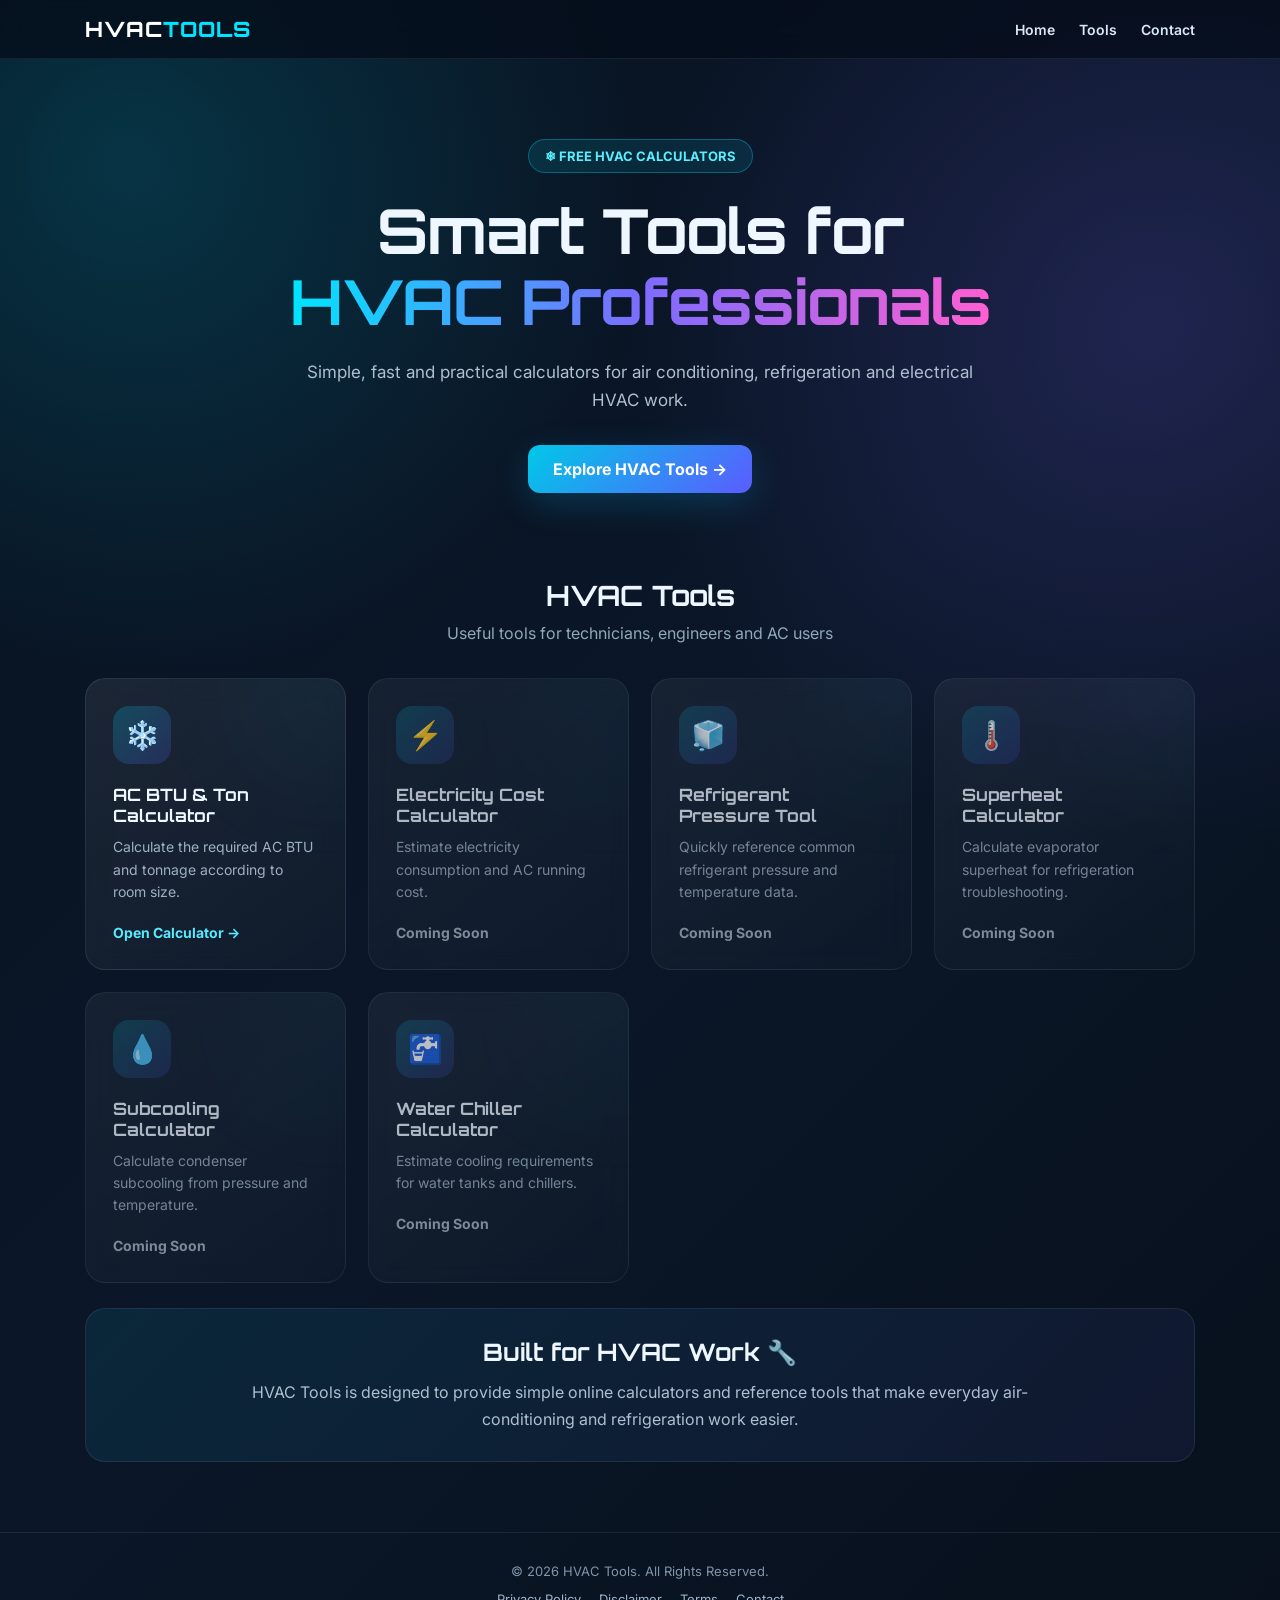
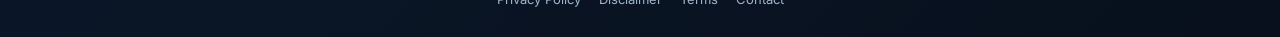
==== index.html @ 63aaee51 "Update index.html" ====
<!DOCTYPE html>
<html lang="en">
<head>
  <meta charset="UTF-8">
  <meta name="viewport" content="width=device-width, initial-scale=1.0">

  <title>HVAC Tools | Free AC & HVAC Calculators</title>
  <meta name="description" content="Free HVAC tools and AC calculators for BTU, tonnage, electricity cost and refrigeration calculations.">
  <meta name="keywords" content="HVAC tools, AC calculator, BTU calculator, ton calculator, refrigeration calculator">
  <meta name="author" content="HVAC Tools">

  <link rel="preconnect" href="https://fonts.googleapis.com">
  <link rel="preconnect" href="https://fonts.gstatic.com" crossorigin>
  <link href="https://fonts.googleapis.com/css2?family=Orbitron:wght@500;600;700;800&family=Inter:wght@400;500;600;700&display=swap" rel="stylesheet">

  <style>
    * {
      box-sizing: border-box;
      margin: 0;
      padding: 0;
    }

    body {
      font-family: "Inter", sans-serif;
      background:
        radial-gradient(circle at 10% 10%, rgba(0, 229, 255, .16), transparent 28%),
        radial-gradient(circle at 90% 20%, rgba(123, 97, 255, .18), transparent 30%),
        linear-gradient(135deg, #07111f, #0b1729 50%, #07101c);
      color: #eef7ff;
      min-height: 100vh;
    }

    /* NAVBAR */
    nav {
      position: sticky;
      top: 0;
      z-index: 100;
      backdrop-filter: blur(16px);
      background: rgba(5, 14, 27, .82);
      border-bottom: 1px solid rgba(255,255,255,.08);
    }

    .nav-container {
      max-width: 1150px;
      margin: auto;
      padding: 16px 20px;
      display: flex;
      align-items: center;
      justify-content: space-between;
    }

    .logo {
      font-family: "Orbitron", sans-serif;
      font-size: 21px;
      font-weight: 800;
      letter-spacing: 1px;
      color: #ffffff;
    }

    .logo span {
      color: #00e5ff;
    }

    nav a {
      color: #d9e8f5;
      text-decoration: none;
      margin-left: 20px;
      font-size: 14px;
      font-weight: 600;
      transition: .3s;
    }

    nav a:hover {
      color: #00e5ff;
    }

    /* HERO */
    .hero {
      max-width: 1150px;
      margin: auto;
      padding: 80px 20px 60px;
      text-align: center;
    }

    .hero-badge {
      display: inline-block;
      padding: 8px 16px;
      border-radius: 50px;
      background: rgba(0,229,255,.1);
      border: 1px solid rgba(0,229,255,.3);
      color: #5ceeff;
      font-size: 13px;
      font-weight: 700;
      margin-bottom: 22px;
    }

    .hero h1 {
      font-family: "Orbitron", sans-serif;
      font-size: clamp(32px, 6vw, 62px);
      line-height: 1.15;
      margin-bottom: 20px;
      letter-spacing: -1px;
    }

    .hero h1 span {
      background: linear-gradient(90deg, #00e5ff, #7c6cff, #ff5fd2);
      -webkit-background-clip: text;
      -webkit-text-fill-color: transparent;
    }

    .hero p {
      max-width: 680px;
      margin: auto;
      color: #aebfd0;
      font-size: 17px;
      line-height: 1.7;
    }

    .hero-buttons {
      margin-top: 30px;
    }

    .primary-btn {
      display: inline-block;
      padding: 14px 25px;
      border-radius: 12px;
      background: linear-gradient(135deg, #00c8e8, #5b5cff);
      color: white;
      text-decoration: none;
      font-weight: 700;
      box-shadow: 0 10px 35px rgba(0,190,255,.2);
      transition: .3s;
    }

    .primary-btn:hover {
      transform: translateY(-3px);
      box-shadow: 0 15px 40px rgba(0,190,255,.35);
    }

    /* SECTION */
    .section {
      max-width: 1150px;
      margin: auto;
      padding: 25px 20px 70px;
    }

    .section-title {
      text-align: center;
      margin-bottom: 35px;
    }

    .section-title h2 {
      font-family: "Orbitron", sans-serif;
      font-size: 28px;
      margin-bottom: 10px;
    }

    .section-title p {
      color: #91a7ba;
    }

    /* CARDS */
    .tools-grid {
      display: grid;
      grid-template-columns: repeat(auto-fit, minmax(250px, 1fr));
      gap: 22px;
    }

    .tool-card {
      position: relative;
      overflow: hidden;
      padding: 27px;
      border-radius: 20px;
      background: linear-gradient(
        145deg,
        rgba(255,255,255,.08),
        rgba(255,255,255,.025)
      );
      border: 1px solid rgba(255,255,255,.09);
      backdrop-filter: blur(12px);
      transition: .35s;
    }

    .tool-card::before {
      content: "";
      position: absolute;
      width: 120px;
      height: 120px;
      background: #00e5ff;
      filter: blur(70px);
      opacity: .08;
      top: -40px;
      right: -40px;
    }

    .tool-card:hover {
      transform: translateY(-7px);
      border-color: rgba(0,229,255,.4);
      box-shadow: 0 15px 40px rgba(0,0,0,.25);
    }

    .icon {
      width: 58px;
      height: 58px;
      display: flex;
      align-items: center;
      justify-content: center;
      border-radius: 16px;
      font-size: 28px;
      margin-bottom: 20px;
      background: linear-gradient(135deg, rgba(0,229,255,.2), rgba(91,92,255,.2));
    }

    .tool-card h3 {
      font-family: "Orbitron", sans-serif;
      font-size: 17px;
      margin-bottom: 10px;
    }

    .tool-card p {
      color: #9eb1c3;
      font-size: 14px;
      line-height: 1.6;
      min-height: 45px;
    }

    .card-btn {
      display: inline-block;
      margin-top: 20px;
      color: #55eaff;
      text-decoration: none;
      font-weight: 700;
      font-size: 14px;
    }

    .coming {
      opacity: .72;
    }

    .coming .card-btn {
      color: #aeb7c2;
    }

    /* INFO */
    .info-box {
      margin-top: 25px;
      padding: 28px;
      border-radius: 20px;
      background: linear-gradient(
        135deg,
        rgba(0,229,255,.08),
        rgba(124,108,255,.08)
      );
      border: 1px solid rgba(255,255,255,.08);
      text-align: center;
    }

    .info-box h2 {
      font-family: "Orbitron", sans-serif;
      margin-bottom: 12px;
    }

    .info-box p {
      color: #aebfd0;
      line-height: 1.7;
      max-width: 800px;
      margin: auto;
    }

    /* FOOTER */
    footer {
      border-top: 1px solid rgba(255,255,255,.08);
      padding: 30px 20px;
      text-align: center;
      color: #8195a8;
      font-size: 13px;
    }

    footer a {
      color: #9db4c8;
      text-decoration: none;
      margin: 0 7px;
    }

    footer a:hover {
      color: #00e5ff;
    }

    /* MOBILE */
    @media (max-width: 650px) {
      .nav-container {
        flex-direction: column;
        gap: 12px;
      }

      nav a {
        margin: 0 6px;
        font-size: 12px;
      }

      .hero {
        padding-top: 55px;
      }

      .hero p {
        font-size: 15px;
      }

      .tools-grid {
        grid-template-columns: 1fr;
      }

      .tool-card {
        padding: 23px;
      }
    }
  </style>
</head>

<body>

  <!-- NAVIGATION -->
  <nav>
    <div class="nav-container">
      <div class="logo">HVAC<span>TOOLS</span></div>

      <div>
        <a href="index.html">Home</a>
        <a href="#tools">Tools</a>
        <a href="contact.html">Contact</a>
      </div>
    </div>
  </nav>

  <!-- HERO -->
  <header class="hero">
    <div class="hero-badge">❄ FREE HVAC CALCULATORS</div>

    <h1>
      Smart Tools for<br>
      <span>HVAC Professionals</span>
    </h1>

    <p>
      Simple, fast and practical calculators for air conditioning,
      refrigeration and electrical HVAC work.
    </p>

    <div class="hero-buttons">
      <a href="#tools" class="primary-btn">Explore HVAC Tools →</a>
    </div>
  </header>

  <!-- TOOLS -->
  <section class="section" id="tools">

    <div class="section-title">
      <h2>HVAC Tools</h2>
      <p>Useful tools for technicians, engineers and AC users</p>
    </div>

    <div class="tools-grid">

      <!-- AC BTU -->
      <div class="tool-card">
        <div class="icon">❄️</div>
        <h3>AC BTU & Ton Calculator</h3>
        <p>
          Calculate the required AC BTU and tonnage according to room size.
        </p>
        <a href="ac-btu-calculator.html" class="card-btn">
          Open Calculator →
        </a>
      </div>

      <!-- ELECTRICITY -->
      <div class="tool-card coming">
        <div class="icon">⚡</div>
        <h3>Electricity Cost Calculator</h3>
        <p>
          Estimate electricity consumption and AC running cost.
        </p>
        <span class="card-btn">Coming Soon</span>
      </div>

      <!-- REFRIGERANT -->
      <div class="tool-card coming">
        <div class="icon">🧊</div>
        <h3>Refrigerant Pressure Tool</h3>
        <p>
          Quickly reference common refrigerant pressure and temperature data.
        </p>
        <span class="card-btn">Coming Soon</span>
      </div>

      <!-- SUPERHEAT -->
      <div class="tool-card coming">
        <div class="icon">🌡️</div>
        <h3>Superheat Calculator</h3>
        <p>
          Calculate evaporator superheat for refrigeration troubleshooting.
        </p>
        <span class="card-btn">Coming Soon</span>
      </div>

      <!-- SUBCOOLING -->
      <div class="tool-card coming">
        <div class="icon">💧</div>
        <h3>Subcooling Calculator</h3>
        <p>
          Calculate condenser subcooling from pressure and temperature.
        </p>
        <span class="card-btn">Coming Soon</span>
      </div>

      <!-- WATER CHILLER -->
      <div class="tool-card coming">
        <div class="icon">🚰</div>
        <h3>Water Chiller Calculator</h3>
        <p>
          Estimate cooling requirements for water tanks and chillers.
        </p>
        <span class="card-btn">Coming Soon</span>
      </div>

    </div>

    <div class="info-box">
      <h2>Built for HVAC Work 🔧</h2>
      <p>
        HVAC Tools is designed to provide simple online calculators
        and reference tools that make everyday air-conditioning and
        refrigeration work easier.
      </p>
    </div>

  </section>

  <!-- FOOTER -->
  <footer>
    <p>© 2026 HVAC Tools. All Rights Reserved.</p>

    <p style="margin-top:12px;">
      <a href="Privacy.html">Privacy Policy</a>
      <a href="Disclaimer.html">Disclaimer</a>
      <a href="Terms.html">Terms</a>
      <a href="contact.html">Contact</a>
    </p>
  </footer>

</body>
</html>
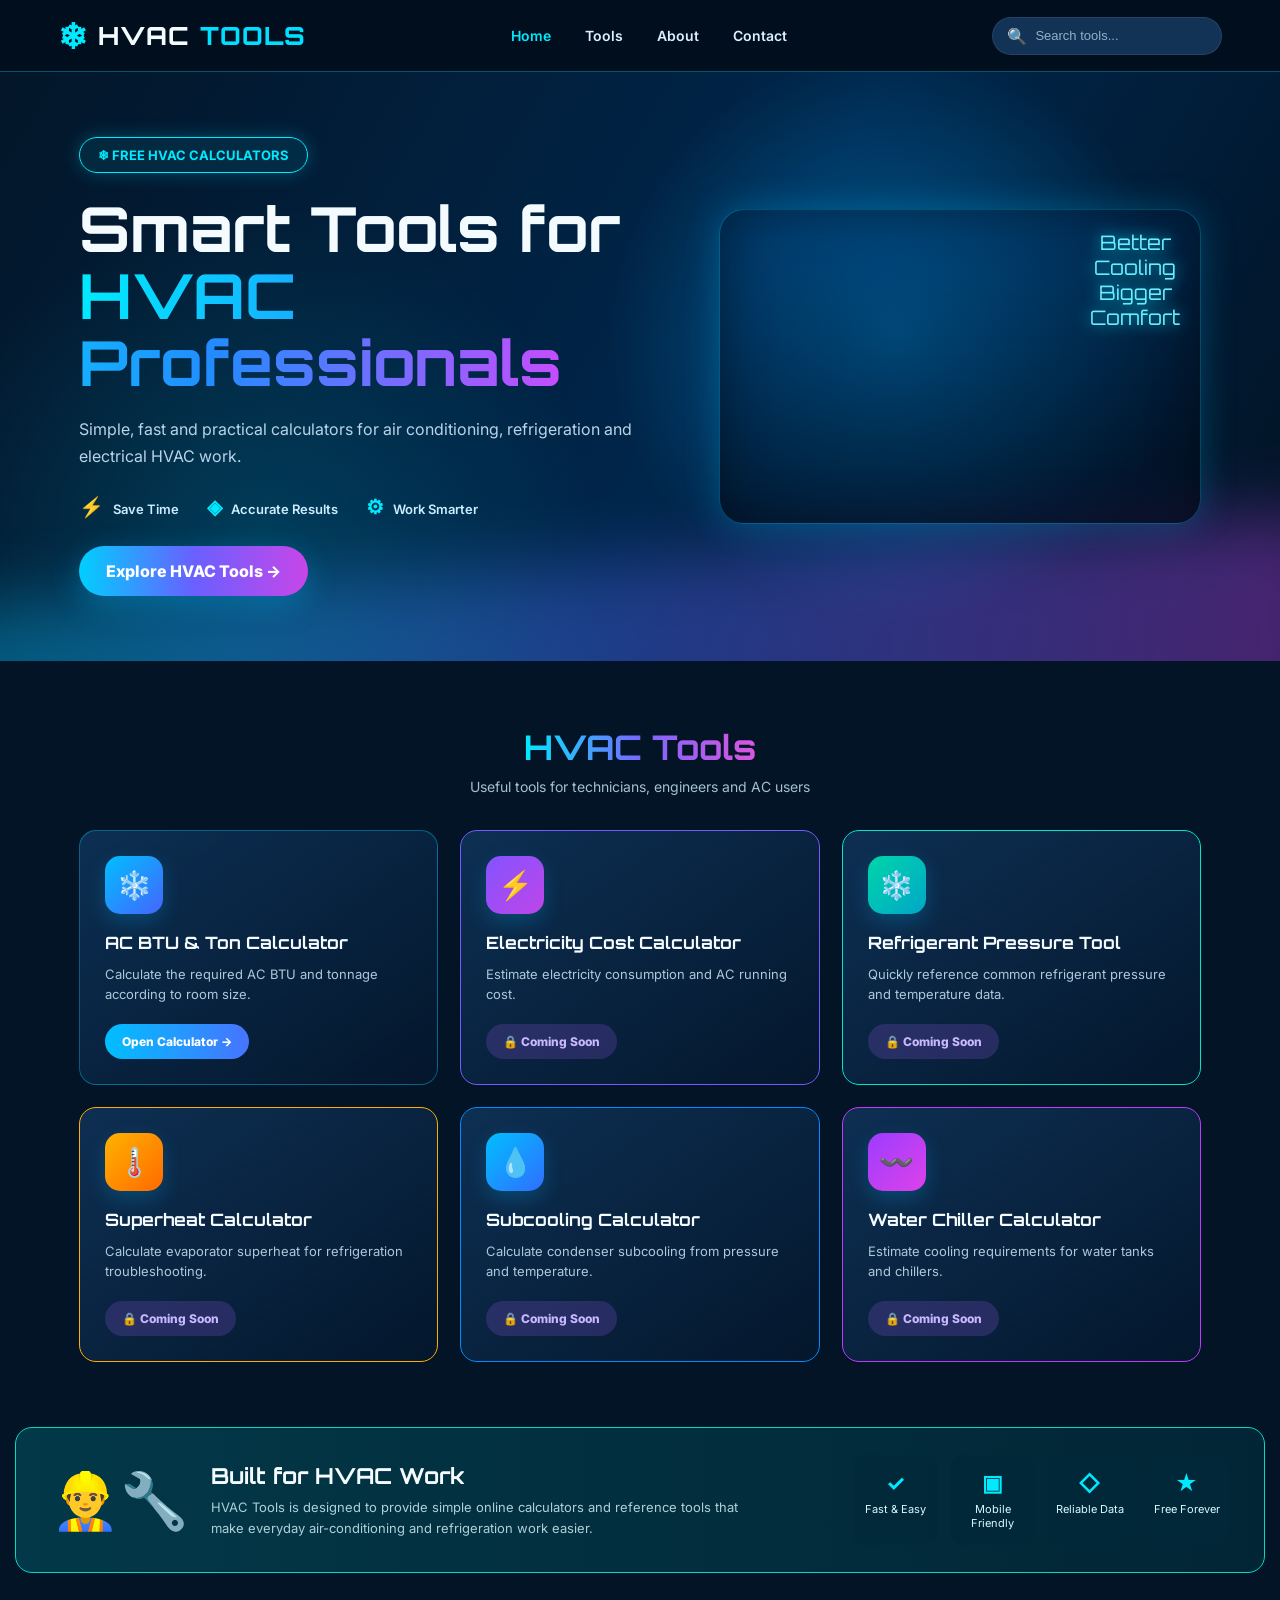
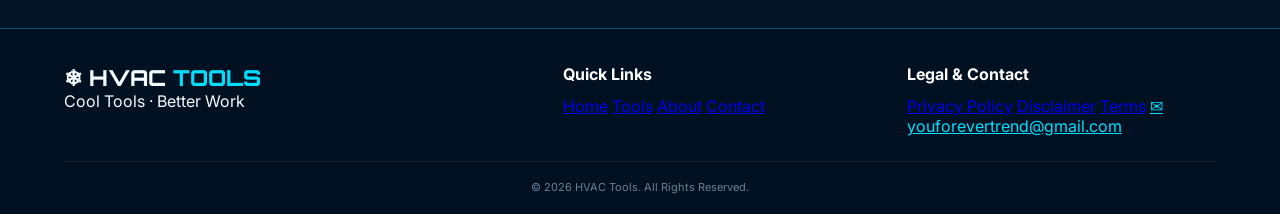
==== commit 979f6514: "Update index.html" ====
--- a/index.html
+++ b/index.html
@@ -1,452 +1,1011 @@
 <!DOCTYPE html>
 <html lang="en">
 <head>
-  <meta charset="UTF-8">
-  <meta name="viewport" content="width=device-width, initial-scale=1.0">
-
-  <title>HVAC Tools | Free AC & HVAC Calculators</title>
-  <meta name="description" content="Free HVAC tools and AC calculators for BTU, tonnage, electricity cost and refrigeration calculations.">
-  <meta name="keywords" content="HVAC tools, AC calculator, BTU calculator, ton calculator, refrigeration calculator">
-  <meta name="author" content="HVAC Tools">
-
-  <link rel="preconnect" href="https://fonts.googleapis.com">
-  <link rel="preconnect" href="https://fonts.gstatic.com" crossorigin>
-  <link href="https://fonts.googleapis.com/css2?family=Orbitron:wght@500;600;700;800&family=Inter:wght@400;500;600;700&display=swap" rel="stylesheet">
-
-  <style>
-    * {
-      box-sizing: border-box;
-      margin: 0;
-      padding: 0;
-    }
-
-    body {
-      font-family: "Inter", sans-serif;
-      background:
-        radial-gradient(circle at 10% 10%, rgba(0, 229, 255, .16), transparent 28%),
-        radial-gradient(circle at 90% 20%, rgba(123, 97, 255, .18), transparent 30%),
-        linear-gradient(135deg, #07111f, #0b1729 50%, #07101c);
-      color: #eef7ff;
-      min-height: 100vh;
-    }
-
-    /* NAVBAR */
-    nav {
-      position: sticky;
-      top: 0;
-      z-index: 100;
-      backdrop-filter: blur(16px);
-      background: rgba(5, 14, 27, .82);
-      border-bottom: 1px solid rgba(255,255,255,.08);
-    }
-
-    .nav-container {
-      max-width: 1150px;
-      margin: auto;
-      padding: 16px 20px;
-      display: flex;
-      align-items: center;
-      justify-content: space-between;
-    }
-
-    .logo {
-      font-family: "Orbitron", sans-serif;
-      font-size: 21px;
-      font-weight: 800;
-      letter-spacing: 1px;
-      color: #ffffff;
-    }
-
-    .logo span {
-      color: #00e5ff;
-    }
-
-    nav a {
-      color: #d9e8f5;
-      text-decoration: none;
-      margin-left: 20px;
-      font-size: 14px;
-      font-weight: 600;
-      transition: .3s;
-    }
-
-    nav a:hover {
-      color: #00e5ff;
-    }
-
-    /* HERO */
-    .hero {
-      max-width: 1150px;
-      margin: auto;
-      padding: 80px 20px 60px;
-      text-align: center;
-    }
-
-    .hero-badge {
-      display: inline-block;
-      padding: 8px 16px;
-      border-radius: 50px;
-      background: rgba(0,229,255,.1);
-      border: 1px solid rgba(0,229,255,.3);
-      color: #5ceeff;
-      font-size: 13px;
-      font-weight: 700;
-      margin-bottom: 22px;
-    }
-
-    .hero h1 {
-      font-family: "Orbitron", sans-serif;
-      font-size: clamp(32px, 6vw, 62px);
-      line-height: 1.15;
-      margin-bottom: 20px;
-      letter-spacing: -1px;
-    }
-
-    .hero h1 span {
-      background: linear-gradient(90deg, #00e5ff, #7c6cff, #ff5fd2);
-      -webkit-background-clip: text;
-      -webkit-text-fill-color: transparent;
-    }
-
-    .hero p {
-      max-width: 680px;
-      margin: auto;
-      color: #aebfd0;
-      font-size: 17px;
-      line-height: 1.7;
-    }
-
-    .hero-buttons {
-      margin-top: 30px;
-    }
-
-    .primary-btn {
-      display: inline-block;
-      padding: 14px 25px;
-      border-radius: 12px;
-      background: linear-gradient(135deg, #00c8e8, #5b5cff);
-      color: white;
-      text-decoration: none;
-      font-weight: 700;
-      box-shadow: 0 10px 35px rgba(0,190,255,.2);
-      transition: .3s;
-    }
-
-    .primary-btn:hover {
-      transform: translateY(-3px);
-      box-shadow: 0 15px 40px rgba(0,190,255,.35);
-    }
-
-    /* SECTION */
-    .section {
-      max-width: 1150px;
-      margin: auto;
-      padding: 25px 20px 70px;
-    }
-
-    .section-title {
-      text-align: center;
-      margin-bottom: 35px;
-    }
-
-    .section-title h2 {
-      font-family: "Orbitron", sans-serif;
-      font-size: 28px;
-      margin-bottom: 10px;
-    }
-
-    .section-title p {
-      color: #91a7ba;
-    }
-
-    /* CARDS */
-    .tools-grid {
-      display: grid;
-      grid-template-columns: repeat(auto-fit, minmax(250px, 1fr));
-      gap: 22px;
-    }
-
-    .tool-card {
-      position: relative;
-      overflow: hidden;
-      padding: 27px;
-      border-radius: 20px;
-      background: linear-gradient(
-        145deg,
-        rgba(255,255,255,.08),
-        rgba(255,255,255,.025)
-      );
-      border: 1px solid rgba(255,255,255,.09);
-      backdrop-filter: blur(12px);
-      transition: .35s;
-    }
-
-    .tool-card::before {
-      content: "";
-      position: absolute;
-      width: 120px;
-      height: 120px;
-      background: #00e5ff;
-      filter: blur(70px);
-      opacity: .08;
-      top: -40px;
-      right: -40px;
-    }
-
-    .tool-card:hover {
-      transform: translateY(-7px);
-      border-color: rgba(0,229,255,.4);
-      box-shadow: 0 15px 40px rgba(0,0,0,.25);
-    }
-
-    .icon {
-      width: 58px;
-      height: 58px;
-      display: flex;
-      align-items: center;
-      justify-content: center;
-      border-radius: 16px;
-      font-size: 28px;
-      margin-bottom: 20px;
-      background: linear-gradient(135deg, rgba(0,229,255,.2), rgba(91,92,255,.2));
-    }
-
-    .tool-card h3 {
-      font-family: "Orbitron", sans-serif;
-      font-size: 17px;
-      margin-bottom: 10px;
-    }
-
-    .tool-card p {
-      color: #9eb1c3;
-      font-size: 14px;
-      line-height: 1.6;
-      min-height: 45px;
-    }
-
-    .card-btn {
-      display: inline-block;
-      margin-top: 20px;
-      color: #55eaff;
-      text-decoration: none;
-      font-weight: 700;
-      font-size: 14px;
-    }
-
-    .coming {
-      opacity: .72;
-    }
-
-    .coming .card-btn {
-      color: #aeb7c2;
-    }
-
-    /* INFO */
-    .info-box {
-      margin-top: 25px;
-      padding: 28px;
-      border-radius: 20px;
-      background: linear-gradient(
-        135deg,
-        rgba(0,229,255,.08),
-        rgba(124,108,255,.08)
-      );
-      border: 1px solid rgba(255,255,255,.08);
-      text-align: center;
-    }
-
-    .info-box h2 {
-      font-family: "Orbitron", sans-serif;
-      margin-bottom: 12px;
-    }
-
-    .info-box p {
-      color: #aebfd0;
-      line-height: 1.7;
-      max-width: 800px;
-      margin: auto;
-    }
-
-    /* FOOTER */
-    footer {
-      border-top: 1px solid rgba(255,255,255,.08);
-      padding: 30px 20px;
-      text-align: center;
-      color: #8195a8;
-      font-size: 13px;
-    }
-
-    footer a {
-      color: #9db4c8;
-      text-decoration: none;
-      margin: 0 7px;
-    }
-
-    footer a:hover {
-      color: #00e5ff;
-    }
-
-    /* MOBILE */
-    @media (max-width: 650px) {
-      .nav-container {
-        flex-direction: column;
-        gap: 12px;
-      }
-
-      nav a {
-        margin: 0 6px;
-        font-size: 12px;
-      }
-
-      .hero {
-        padding-top: 55px;
-      }
-
-      .hero p {
-        font-size: 15px;
-      }
-
-      .tools-grid {
-        grid-template-columns: 1fr;
-      }
-
-      .tool-card {
-        padding: 23px;
-      }
-    }
-  </style>
+<meta charset="UTF-8">
+<meta name="viewport" content="width=device-width, initial-scale=1.0">
+
+<title>HVAC Tools | Free AC & HVAC Calculators</title>
+
+<meta name="description" content="Free HVAC tools and calculators for AC technicians, engineers and refrigeration professionals.">
+<meta name="keywords" content="HVAC tools, AC calculator, BTU calculator, refrigeration calculator, HVAC calculator">
+<meta name="author" content="HVAC Tools">
+
+<link rel="preconnect" href="https://fonts.googleapis.com">
+<link rel="preconnect" href="https://fonts.gstatic.com" crossorigin>
+
+<link href="https://fonts.googleapis.com/css2?family=Orbitron:wght@500;600;700;800&family=Inter:wght@400;500;600;700;800&display=swap" rel="stylesheet">
+
+<style>
+
+*{
+    margin:0;
+    padding:0;
+    box-sizing:border-box;
+}
+
+html{
+    scroll-behavior:smooth;
+}
+
+body{
+    font-family:"Inter",sans-serif;
+    color:#f4fbff;
+    background:#031426;
+    overflow-x:hidden;
+}
+
+/* ================= NAVBAR ================= */
+
+.navbar{
+    height:72px;
+    display:flex;
+    align-items:center;
+    justify-content:space-between;
+    padding:0 4.5%;
+    background:rgba(2,14,29,.94);
+    border-bottom:1px solid rgba(0,220,255,.35);
+    position:sticky;
+    top:0;
+    z-index:1000;
+    backdrop-filter:blur(15px);
+}
+
+.logo{
+    display:flex;
+    align-items:center;
+    gap:10px;
+    font-family:"Orbitron",sans-serif;
+    font-size:25px;
+    font-weight:800;
+    letter-spacing:1px;
+}
+
+.logo-icon{
+    font-size:35px;
+    color:#00eaff;
+}
+
+.logo span{
+    color:#00dfff;
+}
+
+.nav-links{
+    display:flex;
+    gap:34px;
+    align-items:center;
+}
+
+.nav-links a{
+    color:#dceeff;
+    text-decoration:none;
+    font-size:14px;
+    font-weight:600;
+    transition:.3s;
+}
+
+.nav-links a:hover,
+.nav-links a.active{
+    color:#00eaff;
+}
+
+.search{
+    width:230px;
+    height:38px;
+    border-radius:20px;
+    background:rgba(28,69,112,.7);
+    border:1px solid rgba(255,255,255,.08);
+    display:flex;
+    align-items:center;
+    padding:0 14px;
+    gap:8px;
+}
+
+.search input{
+    width:100%;
+    border:none;
+    outline:none;
+    color:white;
+    background:transparent;
+    font-size:13px;
+}
+
+.search input::placeholder{
+    color:#91b1ca;
+}
+
+/* ================= HERO ================= */
+
+.hero{
+    min-height:465px;
+    position:relative;
+    overflow:hidden;
+    background:
+        radial-gradient(circle at 70% 45%,rgba(0,168,255,.42),transparent 30%),
+        radial-gradient(circle at 20% 80%,rgba(0,230,255,.15),transparent 30%),
+        linear-gradient(120deg,#031629,#00264b 55%,#021222);
+}
+
+.hero:after{
+    content:"";
+    position:absolute;
+    left:-5%;
+    bottom:-120px;
+    width:110%;
+    height:220px;
+    background:linear-gradient(90deg,#00cfff,#5967ff,#cf42ff);
+    filter:blur(35px);
+    opacity:.35;
+    transform:rotate(-4deg);
+}
+
+.hero-content{
+    max-width:1250px;
+    min-height:465px;
+    margin:auto;
+    padding:65px 5%;
+    display:flex;
+    align-items:center;
+    justify-content:space-between;
+    position:relative;
+    z-index:2;
+}
+
+.hero-left{
+    width:54%;
+}
+
+.badge{
+    display:inline-flex;
+    align-items:center;
+    gap:8px;
+    padding:9px 18px;
+    border:1px solid #00eaff;
+    border-radius:30px;
+    color:#00eaff;
+    background:rgba(0,225,255,.08);
+    box-shadow:0 0 18px rgba(0,225,255,.25);
+    font-size:13px;
+    font-weight:700;
+    margin-bottom:22px;
+}
+
+.hero h1{
+    font-family:"Orbitron",sans-serif;
+    font-size:clamp(35px,5vw,62px);
+    line-height:1.08;
+    margin-bottom:20px;
+}
+
+.hero h1 span{
+    background:linear-gradient(90deg,#00eaff,#228cff,#c64dff);
+    -webkit-background-clip:text;
+    -webkit-text-fill-color:transparent;
+}
+
+.hero-text{
+    color:#b9d4e8;
+    font-size:16px;
+    line-height:1.7;
+    max-width:650px;
+}
+
+.hero-features{
+    display:flex;
+    gap:28px;
+    margin-top:25px;
+    flex-wrap:wrap;
+}
+
+.hero-features div{
+    color:#ccecff;
+    font-size:13px;
+    font-weight:600;
+}
+
+.hero-features span{
+    color:#00eaff;
+    font-size:20px;
+    margin-right:6px;
+}
+
+.hero-button{
+    display:inline-flex;
+    align-items:center;
+    gap:10px;
+    margin-top:27px;
+    padding:15px 27px;
+    border-radius:30px;
+    background:linear-gradient(90deg,#00cfff,#6960ff,#c846e9);
+    color:white;
+    text-decoration:none;
+    font-weight:800;
+    box-shadow:0 10px 30px rgba(0,185,255,.3);
+    transition:.3s;
+}
+
+.hero-button:hover{
+    transform:translateY(-3px) scale(1.02);
+}
+
+/* HVAC IMAGE */
+
+.hero-image{
+    width:43%;
+    display:flex;
+    justify-content:center;
+    align-items:center;
+}
+
+.hvac-equipment{
+    width:100%;
+    max-width:520px;
+    height:315px;
+    border-radius:25px;
+    position:relative;
+    overflow:hidden;
+    background:
+        linear-gradient(rgba(0,65,130,.25),rgba(0,10,25,.5)),
+        url("https://images.unsplash.com/photo-1631545806609-0c2e7c2c2b0b?auto=format&fit=crop&w=1000&q=85")
+        center/cover;
+    box-shadow:
+        0 0 35px rgba(0,190,255,.25),
+        inset 0 0 50px rgba(0,0,0,.4);
+    border:1px solid rgba(0,220,255,.25);
+}
+
+.hvac-label{
+    position:absolute;
+    right:20px;
+    top:20px;
+    font-family:"Orbitron",sans-serif;
+    color:#6beeff;
+    font-size:20px;
+    text-align:center;
+    text-shadow:0 0 15px #00dfff;
+}
+
+/* ================= TOOLS ================= */
+
+.tools-section{
+    max-width:1250px;
+    margin:auto;
+    padding:65px 5%;
+}
+
+.section-heading{
+    text-align:center;
+    margin-bottom:35px;
+}
+
+.section-heading h2{
+    font-family:"Orbitron",sans-serif;
+    font-size:34px;
+}
+
+.section-heading h2 span{
+    background:linear-gradient(90deg,#00eaff,#7867ff,#db55df);
+    -webkit-background-clip:text;
+    -webkit-text-fill-color:transparent;
+}
+
+.section-heading p{
+    color:#a5bfd3;
+    margin-top:10px;
+    font-size:14px;
+}
+
+.tools-grid{
+    display:grid;
+    grid-template-columns:repeat(3,1fr);
+    gap:22px;
+}
+
+/* CARD */
+
+.tool-card{
+    min-height:255px;
+    padding:25px;
+    border-radius:17px;
+    position:relative;
+    overflow:hidden;
+    background:linear-gradient(145deg,rgba(17,58,100,.72),rgba(4,23,45,.88));
+    border:1px solid rgba(0,200,255,.4);
+    transition:.35s;
+}
+
+.tool-card:hover{
+    transform:translateY(-8px);
+    box-shadow:0 15px 40px rgba(0,180,255,.18);
+}
+
+.tool-card:nth-child(2){
+    border-color:#7659ff;
+}
+
+.tool-card:nth-child(3){
+    border-color:#00e5c5;
+}
+
+.tool-card:nth-child(4){
+    border-color:#ffae00;
+}
+
+.tool-card:nth-child(5){
+    border-color:#008cff;
+}
+
+.tool-card:nth-child(6){
+    border-color:#bf39ff;
+}
+
+.tool-icon{
+    width:58px;
+    height:58px;
+    border-radius:15px;
+    display:flex;
+    align-items:center;
+    justify-content:center;
+    font-size:28px;
+    background:linear-gradient(135deg,#00bfff,#4565ff);
+    margin-bottom:18px;
+    box-shadow:0 8px 20px rgba(0,180,255,.22);
+}
+
+.tool-card:nth-child(2) .tool-icon{
+    background:linear-gradient(135deg,#8354ff,#be45e9);
+}
+
+.tool-card:nth-child(3) .tool-icon{
+    background:linear-gradient(135deg,#00d5aa,#00a7c7);
+}
+
+.tool-card:nth-child(4) .tool-icon{
+    background:linear-gradient(135deg,#ffb300,#ff6900);
+}
+
+.tool-card:nth-child(5) .tool-icon{
+    background:linear-gradient(135deg,#00bfff,#316eff);
+}
+
+.tool-card:nth-child(6) .tool-icon{
+    background:linear-gradient(135deg,#9c3cff,#dd42e9);
+}
+
+.tool-card h3{
+    font-family:"Orbitron",sans-serif;
+    font-size:17px;
+    margin-bottom:11px;
+}
+
+.tool-card p{
+    color:#aec8db;
+    line-height:1.55;
+    font-size:13px;
+    min-height:42px;
+}
+
+.card-button{
+    display:inline-flex;
+    align-items:center;
+    gap:7px;
+    margin-top:18px;
+    padding:10px 17px;
+    border-radius:22px;
+    color:white;
+    background:linear-gradient(90deg,#00bfff,#4774ff);
+    text-decoration:none;
+    font-size:12px;
+    font-weight:800;
+}
+
+.coming{
+    color:#c7b8ff;
+    background:rgba(91,66,160,.38);
+}
+
+/* ================= FEATURE BOX ================= */
+
+.feature-box{
+    max-width:1250px;
+    margin:0 auto 55px;
+    padding:27px 35px;
+    border:1px solid #00dbc8;
+    border-radius:17px;
+    background:linear-gradient(90deg,rgba(0,164,175,.25),rgba(0,70,80,.35));
+    display:flex;
+    align-items:center;
+    justify-content:space-between;
+    gap:25px;
+}
+
+.feature-main{
+    display:flex;
+    align-items:center;
+    gap:22px;
+}
+
+.feature-icon{
+    font-size:55px;
+}
+
+.feature-main h2{
+    font-family:"Orbitron",sans-serif;
+    margin-bottom:8px;
+    font-size:22px;
+}
+
+.feature-main p{
+    color:#afd0d8;
+    font-size:13px;
+    line-height:1.6;
+    max-width:550px;
+}
+
+.feature-points{
+    display:flex;
+    gap:12px;
+}
+
+.feature-point{
+    width:85px;
+    padding:15px 8px;
+    text-align:center;
+    border-radius:13px;
+    background:rgba(1,40,58,.7);
+    color:#d8f9ff;
+    font-size:11px;
+}
+
+.feature-point b{
+    display:block;
+    color:#00eaff;
+    font-size:22px;
+    margin-bottom:6px;
+}
+
+/* ================= FOOTER ================= */
+
+footer{
+    border-top:1px solid rgba(0,200,255,.35);
+    background:#021121;
+    padding:35px 5% 20px;
+}
+
+.footer-container{
+    max-width:1250px;
+    margin:auto;
+    display:grid;
+    grid-template-columns:1.5fr 1fr 1fr;
+    gap:35px;
+}
+
+.footer-logo{
+    font-family:"Orbitron",sans-serif;
+    font-size:22px;
+    font-weight:800;
+}
+
+.footer-logo span{
+    color:#00dfff;
+}
+
+.footer p{
+    color:#829eb4;
+    font-size:12px;
+    margin-top:8px;
+}
+
+.footer-title{
+    color:white;
+    font-weight:700;
+    margin-bottom:12px;
+}
+
+.footer a{
+    display:block;
+    color:#88aec6;
+    text-decoration:none;
+    font-size:12px;
+    margin:8px 0;
+}
+
+.footer a:hover{
+    color:#00eaff;
+}
+
+.email{
+    color:#00dfff!important;
+}
+
+.copyright{
+    max-width:1250px;
+    margin:25px auto 0;
+    padding-top:18px;
+    border-top:1px solid rgba(255,255,255,.07);
+    text-align:center;
+    color:#668096;
+    font-size:11px;
+}
+
+/* ================= MOBILE ================= */
+
+@media(max-width:900px){
+
+    .nav-links{
+        gap:14px;
+    }
+
+    .search{
+        display:none;
+    }
+
+    .hero-content{
+        flex-direction:column;
+        text-align:center;
+    }
+
+    .hero-left{
+        width:100%;
+    }
+
+    .hero-features{
+        justify-content:center;
+    }
+
+    .hero-image{
+        width:100%;
+        margin-top:35px;
+    }
+
+    .tools-grid{
+        grid-template-columns:repeat(2,1fr);
+    }
+
+    .feature-box{
+        flex-direction:column;
+        text-align:center;
+    }
+
+    .feature-main{
+        flex-direction:column;
+    }
+}
+
+@media(max-width:600px){
+
+    .navbar{
+        height:auto;
+        padding:13px 15px;
+        flex-direction:column;
+        gap:12px;
+    }
+
+    .logo{
+        font-size:20px;
+    }
+
+    .logo-icon{
+        font-size:28px;
+    }
+
+    .nav-links{
+        gap:13px;
+    }
+
+    .nav-links a{
+        font-size:12px;
+    }
+
+    .hero-content{
+        padding:50px 20px;
+    }
+
+    .hero h1{
+        font-size:34px;
+    }
+
+    .hero-text{
+        font-size:14px;
+    }
+
+    .hvac-equipment{
+        height:230px;
+    }
+
+    .tools-section{
+        padding:50px 18px;
+    }
+
+    .section-heading h2{
+        font-size:27px;
+    }
+
+    .tools-grid{
+        grid-template-columns:1fr;
+    }
+
+    .feature-box{
+        margin:0 18px 45px;
+        padding:25px 18px;
+    }
+
+    .feature-points{
+        flex-wrap:wrap;
+        justify-content:center;
+    }
+
+    .footer-container{
+        grid-template-columns:1fr;
+        text-align:center;
+    }
+}
+
+</style>
 </head>
 
 <body>
 
-  <!-- NAVIGATION -->
-  <nav>
-    <div class="nav-container">
-      <div class="logo">HVAC<span>TOOLS</span></div>
-
-      <div>
-        <a href="index.html">Home</a>
+<!-- ================= NAVBAR ================= -->
+
+<nav class="navbar">
+
+    <div class="logo">
+        <div class="logo-icon">❄</div>
+        HVAC <span>TOOLS</span>
+    </div>
+
+    <div class="nav-links">
+        <a href="index.html" class="active">Home</a>
         <a href="#tools">Tools</a>
+        <a href="#about">About</a>
         <a href="contact.html">Contact</a>
-      </div>
     </div>
-  </nav>
-
-  <!-- HERO -->
-  <header class="hero">
-    <div class="hero-badge">❄ FREE HVAC CALCULATORS</div>
-
-    <h1>
-      Smart Tools for<br>
-      <span>HVAC Professionals</span>
-    </h1>
-
-    <p>
-      Simple, fast and practical calculators for air conditioning,
-      refrigeration and electrical HVAC work.
-    </p>
-
-    <div class="hero-buttons">
-      <a href="#tools" class="primary-btn">Explore HVAC Tools →</a>
+
+    <div class="search">
+        🔍
+        <input type="text" id="searchInput" placeholder="Search tools...">
     </div>
-  </header>
-
-  <!-- TOOLS -->
-  <section class="section" id="tools">
-
-    <div class="section-title">
-      <h2>HVAC Tools</h2>
-      <p>Useful tools for technicians, engineers and AC users</p>
+
+</nav>
+
+
+<!-- ================= HERO ================= -->
+
+<section class="hero">
+
+    <div class="hero-content">
+
+        <div class="hero-left">
+
+            <div class="badge">
+                ❄ FREE HVAC CALCULATORS
+            </div>
+
+            <h1>
+                Smart Tools for<br>
+                <span>HVAC Professionals</span>
+            </h1>
+
+            <p class="hero-text">
+                Simple, fast and practical calculators for air conditioning,
+                refrigeration and electrical HVAC work.
+            </p>
+
+            <div class="hero-features">
+
+                <div>
+                    <span>⚡</span>
+                    Save Time
+                </div>
+
+                <div>
+                    <span>◈</span>
+                    Accurate Results
+                </div>
+
+                <div>
+                    <span>⚙</span>
+                    Work Smarter
+                </div>
+
+            </div>
+
+            <a href="#tools" class="hero-button">
+                Explore HVAC Tools →
+            </a>
+
+        </div>
+
+
+        <div class="hero-image">
+
+            <div class="hvac-equipment">
+
+                <div class="hvac-label">
+                    Better<br>
+                    Cooling<br>
+                    Bigger<br>
+                    Comfort
+                </div>
+
+            </div>
+
+        </div>
+
     </div>
 
-    <div class="tools-grid">
-
-      <!-- AC BTU -->
-      <div class="tool-card">
-        <div class="icon">❄️</div>
-        <h3>AC BTU & Ton Calculator</h3>
+</section>
+
+
+<!-- ================= TOOLS ================= -->
+
+<section class="tools-section" id="tools">
+
+    <div class="section-heading">
+
+        <h2>
+            <span>HVAC Tools</span>
+        </h2>
+
         <p>
-          Calculate the required AC BTU and tonnage according to room size.
+            Useful tools for technicians, engineers and AC users
         </p>
-        <a href="ac-btu-calculator.html" class="card-btn">
-          Open Calculator →
-        </a>
-      </div>
-
-      <!-- ELECTRICITY -->
-      <div class="tool-card coming">
-        <div class="icon">⚡</div>
-        <h3>Electricity Cost Calculator</h3>
-        <p>
-          Estimate electricity consumption and AC running cost.
-        </p>
-        <span class="card-btn">Coming Soon</span>
-      </div>
-
-      <!-- REFRIGERANT -->
-      <div class="tool-card coming">
-        <div class="icon">🧊</div>
-        <h3>Refrigerant Pressure Tool</h3>
-        <p>
-          Quickly reference common refrigerant pressure and temperature data.
-        </p>
-        <span class="card-btn">Coming Soon</span>
-      </div>
-
-      <!-- SUPERHEAT -->
-      <div class="tool-card coming">
-        <div class="icon">🌡️</div>
-        <h3>Superheat Calculator</h3>
-        <p>
-          Calculate evaporator superheat for refrigeration troubleshooting.
-        </p>
-        <span class="card-btn">Coming Soon</span>
-      </div>
-
-      <!-- SUBCOOLING -->
-      <div class="tool-card coming">
-        <div class="icon">💧</div>
-        <h3>Subcooling Calculator</h3>
-        <p>
-          Calculate condenser subcooling from pressure and temperature.
-        </p>
-        <span class="card-btn">Coming Soon</span>
-      </div>
-
-      <!-- WATER CHILLER -->
-      <div class="tool-card coming">
-        <div class="icon">🚰</div>
-        <h3>Water Chiller Calculator</h3>
-        <p>
-          Estimate cooling requirements for water tanks and chillers.
-        </p>
-        <span class="card-btn">Coming Soon</span>
-      </div>
 
     </div>
 
-    <div class="info-box">
-      <h2>Built for HVAC Work 🔧</h2>
-      <p>
-        HVAC Tools is designed to provide simple online calculators
-        and reference tools that make everyday air-conditioning and
-        refrigeration work easier.
-      </p>
+
+    <div class="tools-grid" id="toolsGrid">
+
+
+        <!-- BTU -->
+
+        <div class="tool-card">
+
+            <div class="tool-icon">❄️</div>
+
+            <h3>AC BTU & Ton Calculator</h3>
+
+            <p>
+                Calculate the required AC BTU and tonnage according to room size.
+            </p>
+
+            <a href="ac-btu-calculator.html" class="card-button">
+                Open Calculator →
+            </a>
+
+        </div>
+
+
+        <!-- ELECTRICITY -->
+
+        <div class="tool-card">
+
+            <div class="tool-icon">⚡</div>
+
+            <h3>Electricity Cost Calculator</h3>
+
+            <p>
+                Estimate electricity consumption and AC running cost.
+            </p>
+
+            <span class="card-button coming">
+                🔒 Coming Soon
+            </span>
+
+        </div>
+
+
+        <!-- REFRIGERANT -->
+
+        <div class="tool-card">
+
+            <div class="tool-icon">❄️</div>
+
+            <h3>Refrigerant Pressure Tool</h3>
+
+            <p>
+                Quickly reference common refrigerant pressure and temperature data.
+            </p>
+
+            <span class="card-button coming">
+                🔒 Coming Soon
+            </span>
+
+        </div>
+
+
+        <!-- SUPERHEAT -->
+
+        <div class="tool-card">
+
+            <div class="tool-icon">🌡️</div>
+
+            <h3>Superheat Calculator</h3>
+
+            <p>
+                Calculate evaporator superheat for refrigeration troubleshooting.
+            </p>
+
+            <span class="card-button coming">
+                🔒 Coming Soon
+            </span>
+
+        </div>
+
+
+        <!-- SUBCOOLING -->
+
+        <div class="tool-card">
+
+            <div class="tool-icon">💧</div>
+
+            <h3>Subcooling Calculator</h3>
+
+            <p>
+                Calculate condenser subcooling from pressure and temperature.
+            </p>
+
+            <span class="card-button coming">
+                🔒 Coming Soon
+            </span>
+
+        </div>
+
+
+        <!-- WATER CHILLER -->
+
+        <div class="tool-card">
+
+            <div class="tool-icon">〰️</div>
+
+            <h3>Water Chiller Calculator</h3>
+
+            <p>
+                Estimate cooling requirements for water tanks and chillers.
+            </p>
+
+            <span class="card-button coming">
+                🔒 Coming Soon
+            </span>
+
+        </div>
+
     </div>
 
-  </section>
-
-  <!-- FOOTER -->
-  <footer>
-    <p>© 2026 HVAC Tools. All Rights Reserved.</p>
-
-    <p style="margin-top:12px;">
-      <a href="Privacy.html">Privacy Policy</a>
-      <a href="Disclaimer.html">Disclaimer</a>
-      <a href="Terms.html">Terms</a>
-      <a href="contact.html">Contact</a>
-    </p>
-  </footer>
+</section>
+
+
+<!-- ================= ABOUT / FEATURE ================= -->
+
+<section id="about" class="feature-box">
+
+    <div class="feature-main">
+
+        <div class="feature-icon">👷‍♂️🔧</div>
+
+        <div>
+
+            <h2>Built for HVAC Work</h2>
+
+            <p>
+                HVAC Tools is designed to provide simple online calculators
+                and reference tools that make everyday air-conditioning
+                and refrigeration work easier.
+            </p>
+
+        </div>
+
+    </div>
+
+
+    <div class="feature-points">
+
+        <div class="feature-point">
+            <b>✓</b>
+            Fast & Easy
+        </div>
+
+        <div class="feature-point">
+            <b>▣</b>
+            Mobile Friendly
+        </div>
+
+        <div class="feature-point">
+            <b>◇</b>
+            Reliable Data
+        </div>
+
+        <div class="feature-point">
+            <b>★</b>
+            Free Forever
+        </div>
+
+    </div>
+
+</section>
+
+
+<!-- ================= FOOTER ================= -->
+
+<footer>
+
+    <div class="footer-container">
+
+        <div>
+
+            <div class="footer-logo">
+                ❄ HVAC <span>TOOLS</span>
+            </div>
+
+            <p>
+                Cool Tools · Better Work
+            </p>
+
+        </div>
+
+
+        <div>
+
+            <div class="footer-title">Quick Links</div>
+
+            <a href="index.html">Home</a>
+            <a href="#tools">Tools</a>
+            <a href="#about">About</a>
+            <a href="contact.html">Contact</a>
+
+        </div>
+
+
+        <div>
+
+            <div class="footer-title">Legal & Contact</div>
+
+            <a href="Privacy.html">Privacy Policy</a>
+            <a href="Disclaimer.html">Disclaimer</a>
+            <a href="Terms.html">Terms</a>
+
+            <a class="email" href="mailto:youforevertrend@gmail.com">
+                ✉ youforevertrend@gmail.com
+            </a>
+
+        </div>
+
+    </div>
+
+
+    <div class="copyright">
+        © 2026 HVAC Tools. All Rights Reserved.
+    </div>
+
+</footer>
+
+
+<!-- ================= SEARCH ================= -->
+
+<script>
+
+const searchInput = document.getElementById("searchInput");
+const cards = document.querySelectorAll(".tool-card");
+
+searchInput.addEventListener("input", function(){
+
+    const search = this.value.toLowerCase();
+
+    cards.forEach(card => {
+
+        const text = card.innerText.toLowerCase();
+
+        if(text.includes(search)){
+            card.style.display = "";
+        }else{
+            card.style.display = "none";
+        }
+
+    });
+
+});
+
+</script>
 
 </body>
 </html>
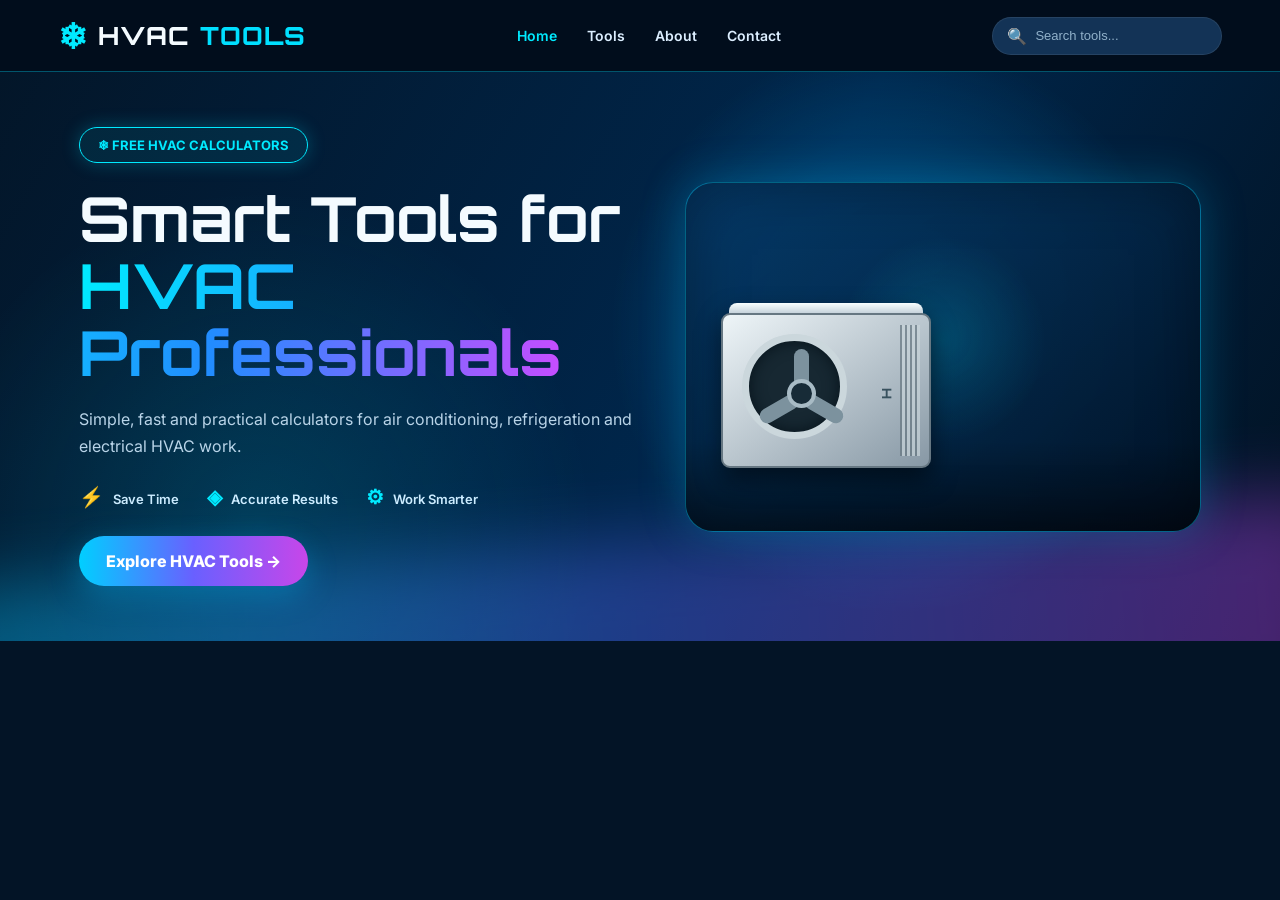
==== commit 8e4e2711: "Update index.html" ====
--- a/index.html
+++ b/index.html
@@ -12,7 +12,6 @@
 
 <link rel="preconnect" href="https://fonts.googleapis.com">
 <link rel="preconnect" href="https://fonts.gstatic.com" crossorigin>
-
 <link href="https://fonts.googleapis.com/css2?family=Orbitron:wght@500;600;700;800&family=Inter:wght@400;500;600;700;800&display=swap" rel="stylesheet">
 
 <style>
@@ -37,12 +36,12 @@
 /* ================= NAVBAR ================= */
 
 .navbar{
-    height:72px;
+    min-height:72px;
     display:flex;
     align-items:center;
     justify-content:space-between;
-    padding:0 4.5%;
-    background:rgba(2,14,29,.94);
+    padding:13px 4.5%;
+    background:rgba(2,14,29,.96);
     border-bottom:1px solid rgba(0,220,255,.35);
     position:sticky;
     top:0;
@@ -71,7 +70,7 @@
 
 .nav-links{
     display:flex;
-    gap:34px;
+    gap:30px;
     align-items:center;
 }
 
@@ -116,7 +115,7 @@
 /* ================= HERO ================= */
 
 .hero{
-    min-height:465px;
+    min-height:520px;
     position:relative;
     overflow:hidden;
     background:
@@ -140,9 +139,9 @@
 
 .hero-content{
     max-width:1250px;
-    min-height:465px;
+    min-height:520px;
     margin:auto;
-    padding:65px 5%;
+    padding:55px 5%;
     display:flex;
     align-items:center;
     justify-content:space-between;
@@ -151,7 +150,7 @@
 }
 
 .hero-left{
-    width:54%;
+    width:52%;
 }
 
 .badge{
@@ -227,30 +226,379 @@
     transform:translateY(-3px) scale(1.02);
 }
 
-/* HVAC IMAGE */
+/* ================= CSS HVAC SCENE ================= */
 
 .hero-image{
-    width:43%;
+    width:46%;
     display:flex;
     justify-content:center;
     align-items:center;
 }
 
-.hvac-equipment{
-    width:100%;
-    max-width:520px;
-    height:315px;
-    border-radius:25px;
+.hvac-scene{
+    width:540px;
+    max-width:100%;
+    height:350px;
     position:relative;
+    border-radius:28px;
     overflow:hidden;
     background:
-        linear-gradient(rgba(0,65,130,.25),rgba(0,10,25,.5)),
-        url("https://images.unsplash.com/photo-1631545806609-0c2e7c2c2b0b?auto=format&fit=crop&w=1000&q=85")
-        center/cover;
+        radial-gradient(circle at 50% 45%,rgba(0,220,255,.18),transparent 32%),
+        linear-gradient(145deg,rgba(5,58,105,.9),rgba(1,18,37,.95));
+    border:1px solid rgba(0,220,255,.35);
     box-shadow:
-        0 0 35px rgba(0,190,255,.25),
-        inset 0 0 50px rgba(0,0,0,.4);
-    border:1px solid rgba(0,220,255,.25);
+        0 0 45px rgba(0,200,255,.25),
+        inset 0 0 60px rgba(0,0,0,.35);
+}
+
+/* FLOOR */
+
+.hvac-scene:before{
+    content:"";
+    position:absolute;
+    bottom:0;
+    left:0;
+    width:100%;
+    height:90px;
+    background:linear-gradient(180deg,transparent,rgba(0,0,0,.45));
+}
+
+/* OUTDOOR UNIT */
+
+.outdoor-unit{
+    position:absolute;
+    left:35px;
+    bottom:58px;
+    width:210px;
+    height:170px;
+    filter:drop-shadow(0 12px 12px rgba(0,0,0,.5));
+}
+
+.unit-top{
+    position:absolute;
+    top:0;
+    left:8px;
+    width:194px;
+    height:15px;
+    border-radius:8px 8px 2px 2px;
+    background:linear-gradient(180deg,#f8ffff,#aebdca);
+}
+
+.unit-body{
+    position:absolute;
+    top:10px;
+    width:210px;
+    height:155px;
+    border-radius:9px;
+    background:linear-gradient(145deg,#eef5f8,#8798a5);
+    border:2px solid #667782;
+    overflow:hidden;
+}
+
+.unit-body:after{
+    content:"";
+    position:absolute;
+    right:9px;
+    top:10px;
+    bottom:10px;
+    width:20px;
+    background:repeating-linear-gradient(
+        90deg,
+        #63747e 0px,
+        #63747e 2px,
+        #c8d4d9 2px,
+        #c8d4d9 5px
+    );
+    opacity:.7;
+}
+
+.fan{
+    position:absolute;
+    left:19px;
+    top:19px;
+    width:105px;
+    height:105px;
+    border-radius:50%;
+    background:radial-gradient(circle,#263c48 0 8%,#172832 9% 100%);
+    border:7px solid #cbd7dc;
+    box-shadow:inset 0 0 15px #07131b;
+}
+
+.fan-blade{
+    position:absolute;
+    left:45px;
+    top:8px;
+    width:15px;
+    height:42px;
+    border-radius:12px;
+    background:#7c929e;
+    transform-origin:50% 47px;
+}
+
+.b1{transform:rotate(0deg);}
+.b2{transform:rotate(120deg);}
+.b3{transform:rotate(240deg);}
+
+.fan-center{
+    position:absolute;
+    left:38px;
+    top:38px;
+    width:29px;
+    height:29px;
+    border-radius:50%;
+    background:#172b37;
+    border:4px solid #a8bbc5;
+}
+
+.unit-brand{
+    position:absolute;
+    right:37px;
+    top:70px;
+    font-family:"Orbitron",sans-serif;
+    font-size:13px;
+    font-weight:800;
+    color:#38515e;
+    transform:rotate(90deg);
+}
+
+.unit-lines{
+    position:absolute;
+    bottom:12px;
+    left:10px;
+    width:185px;
+    height:7px;
+    background:repeating-linear-gradient(
+        90deg,
+        #63747d 0 3px,
+        transparent 3px 8px
+    );
+}
+
+.unit-feet{
+    position:absolute;
+    bottom:-8px;
+    left:18px;
+    width:170px;
+    height:12px;
+    border-radius:5px;
+    background:#263b47;
+}
+
+/* CYLINDER */
+
+.gas-cylinder{
+    position:absolute;
+    right:92px;
+    bottom:55px;
+    width:78px;
+    height:170px;
+    filter:drop-shadow(0 12px 10px rgba(0,0,0,.45));
+}
+
+.cylinder-body{
+    position:absolute;
+    bottom:0;
+    width:78px;
+    height:145px;
+    border-radius:25px 25px 13px 13px;
+    background:
+        linear-gradient(90deg,#6d0808,#e32222 30%,#a70d0d 72%,#560606);
+    border:2px solid #ff4a4a;
+}
+
+.cylinder-ring{
+    position:absolute;
+    top:12px;
+    left:7px;
+    width:60px;
+    height:7px;
+    border-radius:5px;
+    background:#520505;
+}
+
+.cylinder-label{
+    position:absolute;
+    top:55px;
+    left:8px;
+    width:58px;
+    padding:7px 3px;
+    text-align:center;
+    border-radius:4px;
+    background:#f4f7f7;
+    color:#202b31;
+    font-family:"Orbitron",sans-serif;
+    font-size:12px;
+    font-weight:800;
+}
+
+.cylinder-label small{
+    display:block;
+    font-family:"Inter",sans-serif;
+    font-size:5px;
+    margin-top:3px;
+}
+
+.cylinder-valve{
+    position:absolute;
+    top:0;
+    left:25px;
+    width:28px;
+    height:34px;
+}
+
+.valve-neck{
+    position:absolute;
+    bottom:0;
+    left:7px;
+    width:14px;
+    height:23px;
+    background:#9aa8ad;
+    border-radius:3px;
+}
+
+.valve-top{
+    position:absolute;
+    top:0;
+    left:2px;
+    width:24px;
+    height:10px;
+    border-radius:4px;
+    background:#d4dfe2;
+}
+
+/* MANIFOLD */
+
+.manifold{
+    position:absolute;
+    left:265px;
+    bottom:35px;
+    width:190px;
+    height:230px;
+    transform:rotate(-7deg);
+}
+
+.gauge{
+    position:absolute;
+    width:82px;
+    height:82px;
+    border-radius:50%;
+    background:#dce5e8;
+    border:7px solid #364952;
+    box-shadow:0 7px 15px rgba(0,0,0,.4);
+}
+
+.red-gauge{
+    right:0;
+    top:0;
+    border-color:#b72c35;
+}
+
+.blue-gauge{
+    left:0;
+    top:0;
+    border-color:#2463a0;
+}
+
+.gauge-face{
+    position:absolute;
+    inset:7px;
+    border-radius:50%;
+    background:#f8faf9;
+    color:#27343a;
+    text-align:center;
+    padding-top:20px;
+    font-size:9px;
+}
+
+.gauge-face span{
+    display:block;
+    font-size:7px;
+    font-weight:800;
+}
+
+.gauge-face b{
+    font-size:13px;
+}
+
+.needle{
+    position:absolute;
+    left:38px;
+    top:17px;
+    width:2px;
+    height:30px;
+    background:#111;
+    transform:rotate(35deg);
+    transform-origin:bottom;
+}
+
+.manifold-body{
+    position:absolute;
+    top:83px;
+    left:63px;
+    width:64px;
+    height:75px;
+    border-radius:8px;
+    background:linear-gradient(90deg,#aab7bb,#e0e7e8,#89989d);
+    border:2px solid #63757b;
+}
+
+.knob{
+    position:absolute;
+    width:30px;
+    height:30px;
+    border-radius:50%;
+    top:20px;
+    border:4px solid #26373e;
+}
+
+.red-knob{
+    right:-20px;
+    background:#d92832;
+}
+
+.blue-knob{
+    left:-20px;
+    background:#2372c2;
+}
+
+.hose{
+    position:absolute;
+    width:5px;
+    height:80px;
+    border-radius:5px;
+    top:145px;
+    transform-origin:top;
+}
+
+.red-hose{
+    right:38px;
+    background:#e8323a;
+    transform:rotate(18deg);
+}
+
+.blue-hose{
+    left:38px;
+    background:#2980d9;
+    transform:rotate(-18deg);
+}
+
+/* COOLING EFFECT */
+
+.cooling-effect{
+    position:absolute;
+    left:85px;
+    top:42px;
+    color:#7cf4ff;
+    font-size:25px;
+    letter-spacing:8px;
+    opacity:.75;
+    text-shadow:0 0 15px #00eaff;
+    animation:floatCooling 3s ease-in-out infinite;
+}
+
+@keyframes floatCooling{
+    0%,100%{transform:translateY(0);opacity:.55;}
+    50%{transform:translateY(-10px);opacity:1;}
 }
 
 .hvac-label{
@@ -259,9 +607,14 @@
     top:20px;
     font-family:"Orbitron",sans-serif;
     color:#6beeff;
-    font-size:20px;
+    font-size:15px;
+    line-height:1.35;
     text-align:center;
     text-shadow:0 0 15px #00dfff;
+}
+
+.hvac-label span{
+    color:white;
 }
 
 /* ================= TOOLS ================= */
@@ -299,8 +652,6 @@
     grid-template-columns:repeat(3,1fr);
     gap:22px;
 }
-
-/* CARD */
 
 .tool-card{
     min-height:255px;
@@ -318,25 +669,11 @@
     box-shadow:0 15px 40px rgba(0,180,255,.18);
 }
 
-.tool-card:nth-child(2){
-    border-color:#7659ff;
-}
-
-.tool-card:nth-child(3){
-    border-color:#00e5c5;
-}
-
-.tool-card:nth-child(4){
-    border-color:#ffae00;
-}
-
-.tool-card:nth-child(5){
-    border-color:#008cff;
-}
-
-.tool-card:nth-child(6){
-    border-color:#bf39ff;
-}
+.tool-card:nth-child(2){border-color:#7659ff;}
+.tool-card:nth-child(3){border-color:#00e5c5;}
+.tool-card:nth-child(4){border-color:#ffae00;}
+.tool-card:nth-child(5){border-color:#008cff;}
+.tool-card:nth-child(6){border-color:#bf39ff;}
 
 .tool-icon{
     width:58px;
@@ -403,7 +740,7 @@
     background:rgba(91,66,160,.38);
 }
 
-/* ================= FEATURE BOX ================= */
+/* ================= FEATURE ================= */
 
 .feature-box{
     max-width:1250px;
@@ -596,8 +933,13 @@
         font-size:12px;
     }
 
+    .hero{
+        min-height:auto;
+    }
+
     .hero-content{
         padding:50px 20px;
+        min-height:auto;
     }
 
     .hero h1{
@@ -608,8 +950,36 @@
         font-size:14px;
     }
 
-    .hvac-equipment{
-        height:230px;
+    .hero-image{
+        margin-top:35px;
+    }
+
+    .hvac-scene{
+        height:310px;
+        transform:scale(.9);
+        transform-origin:center;
+    }
+
+    .outdoor-unit{
+        left:12px;
+        transform:scale(.78);
+        transform-origin:bottom left;
+    }
+
+    .gas-cylinder{
+        right:28px;
+        transform:scale(.75);
+        transform-origin:bottom right;
+    }
+
+    .manifold{
+        left:150px;
+        transform:scale(.7);
+        transform-origin:bottom left;
+    }
+
+    .cooling-effect{
+        left:45px;
     }
 
     .tools-section{
@@ -717,295 +1087,23 @@
         </div>
 
 
+        <!-- CSS HVAC EQUIPMENT -->
+
         <div class="hero-image">
 
-            <div class="hvac-equipment">
-
-                <div class="hvac-label">
-                    Better<br>
-                    Cooling<br>
-                    Bigger<br>
-                    Comfort
-                </div>
-
-            </div>
-
-        </div>
-
-    </div>
-
-</section>
-
-
-<!-- ================= TOOLS ================= -->
-
-<section class="tools-section" id="tools">
-
-    <div class="section-heading">
-
-        <h2>
-            <span>HVAC Tools</span>
-        </h2>
-
-        <p>
-            Useful tools for technicians, engineers and AC users
-        </p>
-
-    </div>
-
-
-    <div class="tools-grid" id="toolsGrid">
-
-
-        <!-- BTU -->
-
-        <div class="tool-card">
-
-            <div class="tool-icon">❄️</div>
-
-            <h3>AC BTU & Ton Calculator</h3>
-
-            <p>
-                Calculate the required AC BTU and tonnage according to room size.
-            </p>
-
-            <a href="ac-btu-calculator.html" class="card-button">
-                Open Calculator →
-            </a>
-
-        </div>
-
-
-        <!-- ELECTRICITY -->
-
-        <div class="tool-card">
-
-            <div class="tool-icon">⚡</div>
-
-            <h3>Electricity Cost Calculator</h3>
-
-            <p>
-                Estimate electricity consumption and AC running cost.
-            </p>
-
-            <span class="card-button coming">
-                🔒 Coming Soon
-            </span>
-
-        </div>
-
-
-        <!-- REFRIGERANT -->
-
-        <div class="tool-card">
-
-            <div class="tool-icon">❄️</div>
-
-            <h3>Refrigerant Pressure Tool</h3>
-
-            <p>
-                Quickly reference common refrigerant pressure and temperature data.
-            </p>
-
-            <span class="card-button coming">
-                🔒 Coming Soon
-            </span>
-
-        </div>
-
-
-        <!-- SUPERHEAT -->
-
-        <div class="tool-card">
-
-            <div class="tool-icon">🌡️</div>
-
-            <h3>Superheat Calculator</h3>
-
-            <p>
-                Calculate evaporator superheat for refrigeration troubleshooting.
-            </p>
-
-            <span class="card-button coming">
-                🔒 Coming Soon
-            </span>
-
-        </div>
-
-
-        <!-- SUBCOOLING -->
-
-        <div class="tool-card">
-
-            <div class="tool-icon">💧</div>
-
-            <h3>Subcooling Calculator</h3>
-
-            <p>
-                Calculate condenser subcooling from pressure and temperature.
-            </p>
-
-            <span class="card-button coming">
-                🔒 Coming Soon
-            </span>
-
-        </div>
-
-
-        <!-- WATER CHILLER -->
-
-        <div class="tool-card">
-
-            <div class="tool-icon">〰️</div>
-
-            <h3>Water Chiller Calculator</h3>
-
-            <p>
-                Estimate cooling requirements for water tanks and chillers.
-            </p>
-
-            <span class="card-button coming">
-                🔒 Coming Soon
-            </span>
-
-        </div>
-
-    </div>
-
-</section>
-
-
-<!-- ================= ABOUT / FEATURE ================= -->
-
-<section id="about" class="feature-box">
-
-    <div class="feature-main">
-
-        <div class="feature-icon">👷‍♂️🔧</div>
-
-        <div>
-
-            <h2>Built for HVAC Work</h2>
-
-            <p>
-                HVAC Tools is designed to provide simple online calculators
-                and reference tools that make everyday air-conditioning
-                and refrigeration work easier.
-            </p>
-
-        </div>
-
-    </div>
-
-
-    <div class="feature-points">
-
-        <div class="feature-point">
-            <b>✓</b>
-            Fast & Easy
-        </div>
-
-        <div class="feature-point">
-            <b>▣</b>
-            Mobile Friendly
-        </div>
-
-        <div class="feature-point">
-            <b>◇</b>
-            Reliable Data
-        </div>
-
-        <div class="feature-point">
-            <b>★</b>
-            Free Forever
-        </div>
-
-    </div>
-
-</section>
-
-
-<!-- ================= FOOTER ================= -->
-
-<footer>
-
-    <div class="footer-container">
-
-        <div>
-
-            <div class="footer-logo">
-                ❄ HVAC <span>TOOLS</span>
-            </div>
-
-            <p>
-                Cool Tools · Better Work
-            </p>
-
-        </div>
-
-
-        <div>
-
-            <div class="footer-title">Quick Links</div>
-
-            <a href="index.html">Home</a>
-            <a href="#tools">Tools</a>
-            <a href="#about">About</a>
-            <a href="contact.html">Contact</a>
-
-        </div>
-
-
-        <div>
-
-            <div class="footer-title">Legal & Contact</div>
-
-            <a href="Privacy.html">Privacy Policy</a>
-            <a href="Disclaimer.html">Disclaimer</a>
-            <a href="Terms.html">Terms</a>
-
-            <a class="email" href="mailto:youforevertrend@gmail.com">
-                ✉ youforevertrend@gmail.com
-            </a>
-
-        </div>
-
-    </div>
-
-
-    <div class="copyright">
-        © 2026 HVAC Tools. All Rights Reserved.
-    </div>
-
-</footer>
-
-
-<!-- ================= SEARCH ================= -->
-
-<script>
-
-const searchInput = document.getElementById("searchInput");
-const cards = document.querySelectorAll(".tool-card");
-
-searchInput.addEventListener("input", function(){
-
-    const search = this.value.toLowerCase();
-
-    cards.forEach(card => {
-
-        const text = card.innerText.toLowerCase();
-
-        if(text.includes(search)){
-            card.style.display = "";
-        }else{
-            card.style.display = "none";
-        }
-
-    });
-
-});
-
-</script>
-
-</body>
-</html>
+            <div class="hvac-scene">
+
+                <div class="outdoor-unit">
+
+                    <div class="unit-top"></div>
+
+                    <div class="unit-body">
+
+                        <div class="fan">
+                            <div class="fan-blade b1"></div>
+                            <div class="fan-blade b2"></div>
+                            <div class="fan-blade b3"></div>
+                            <div class="fan-center"></div>
+                        </div>
+
+                        <div class="unit-brand">H
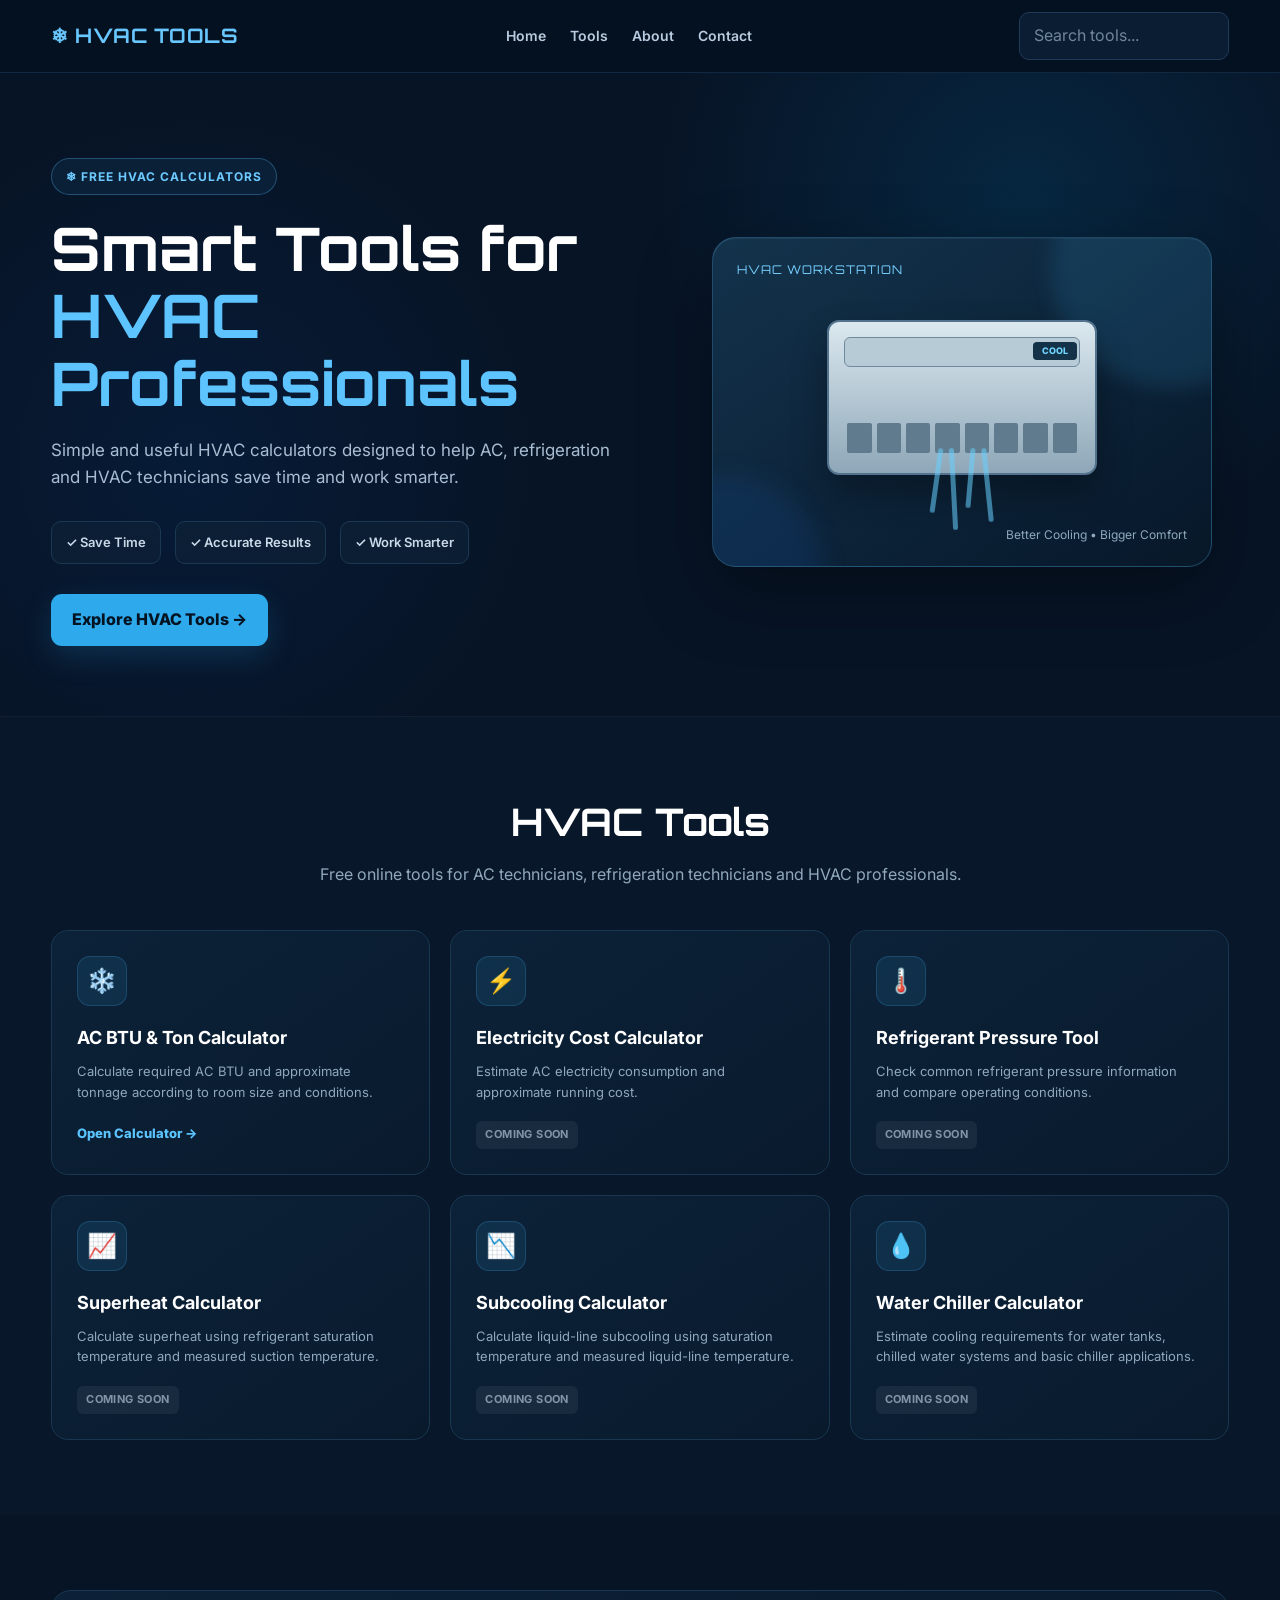
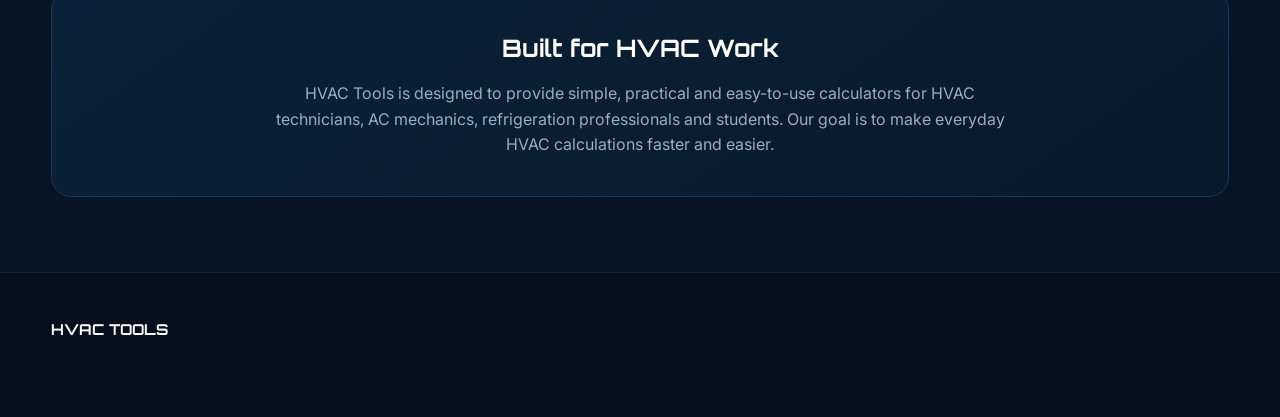
==== commit 31873a7a: "Update index.html" ====
--- a/index.html
+++ b/index.html
@@ -1,1109 +1,997 @@
-<!DOCTYPE html>
+<!doctype html>
 <html lang="en">
 <head>
-<meta charset="UTF-8">
-<meta name="viewport" content="width=device-width, initial-scale=1.0">
-
-<title>HVAC Tools | Free AC & HVAC Calculators</title>
-
-<meta name="description" content="Free HVAC tools and calculators for AC technicians, engineers and refrigeration professionals.">
-<meta name="keywords" content="HVAC tools, AC calculator, BTU calculator, refrigeration calculator, HVAC calculator">
-<meta name="author" content="HVAC Tools">
-
-<link rel="preconnect" href="https://fonts.googleapis.com">
-<link rel="preconnect" href="https://fonts.gstatic.com" crossorigin>
-<link href="https://fonts.googleapis.com/css2?family=Orbitron:wght@500;600;700;800&family=Inter:wght@400;500;600;700;800&display=swap" rel="stylesheet">
-
-<style>
-
-*{
-    margin:0;
-    padding:0;
-    box-sizing:border-box;
-}
-
-html{
-    scroll-behavior:smooth;
-}
-
-body{
-    font-family:"Inter",sans-serif;
-    color:#f4fbff;
-    background:#031426;
-    overflow-x:hidden;
-}
-
-/* ================= NAVBAR ================= */
-
-.navbar{
-    min-height:72px;
-    display:flex;
-    align-items:center;
-    justify-content:space-between;
-    padding:13px 4.5%;
-    background:rgba(2,14,29,.96);
-    border-bottom:1px solid rgba(0,220,255,.35);
-    position:sticky;
-    top:0;
-    z-index:1000;
-    backdrop-filter:blur(15px);
-}
-
-.logo{
-    display:flex;
-    align-items:center;
-    gap:10px;
-    font-family:"Orbitron",sans-serif;
-    font-size:25px;
-    font-weight:800;
-    letter-spacing:1px;
-}
-
-.logo-icon{
-    font-size:35px;
-    color:#00eaff;
-}
-
-.logo span{
-    color:#00dfff;
-}
-
-.nav-links{
-    display:flex;
-    gap:30px;
-    align-items:center;
-}
-
-.nav-links a{
-    color:#dceeff;
-    text-decoration:none;
-    font-size:14px;
-    font-weight:600;
-    transition:.3s;
-}
-
-.nav-links a:hover,
-.nav-links a.active{
-    color:#00eaff;
-}
-
-.search{
-    width:230px;
-    height:38px;
-    border-radius:20px;
-    background:rgba(28,69,112,.7);
-    border:1px solid rgba(255,255,255,.08);
-    display:flex;
-    align-items:center;
-    padding:0 14px;
-    gap:8px;
-}
-
-.search input{
-    width:100%;
-    border:none;
-    outline:none;
-    color:white;
-    background:transparent;
-    font-size:13px;
-}
-
-.search input::placeholder{
-    color:#91b1ca;
-}
-
-/* ================= HERO ================= */
-
-.hero{
-    min-height:520px;
-    position:relative;
-    overflow:hidden;
-    background:
-        radial-gradient(circle at 70% 45%,rgba(0,168,255,.42),transparent 30%),
-        radial-gradient(circle at 20% 80%,rgba(0,230,255,.15),transparent 30%),
-        linear-gradient(120deg,#031629,#00264b 55%,#021222);
-}
-
-.hero:after{
-    content:"";
-    position:absolute;
-    left:-5%;
-    bottom:-120px;
-    width:110%;
-    height:220px;
-    background:linear-gradient(90deg,#00cfff,#5967ff,#cf42ff);
-    filter:blur(35px);
-    opacity:.35;
-    transform:rotate(-4deg);
-}
-
-.hero-content{
-    max-width:1250px;
-    min-height:520px;
-    margin:auto;
-    padding:55px 5%;
-    display:flex;
-    align-items:center;
-    justify-content:space-between;
-    position:relative;
-    z-index:2;
-}
-
-.hero-left{
-    width:52%;
-}
-
-.badge{
-    display:inline-flex;
-    align-items:center;
-    gap:8px;
-    padding:9px 18px;
-    border:1px solid #00eaff;
-    border-radius:30px;
-    color:#00eaff;
-    background:rgba(0,225,255,.08);
-    box-shadow:0 0 18px rgba(0,225,255,.25);
-    font-size:13px;
-    font-weight:700;
-    margin-bottom:22px;
-}
-
-.hero h1{
-    font-family:"Orbitron",sans-serif;
-    font-size:clamp(35px,5vw,62px);
-    line-height:1.08;
-    margin-bottom:20px;
-}
-
-.hero h1 span{
-    background:linear-gradient(90deg,#00eaff,#228cff,#c64dff);
-    -webkit-background-clip:text;
-    -webkit-text-fill-color:transparent;
-}
-
-.hero-text{
-    color:#b9d4e8;
-    font-size:16px;
-    line-height:1.7;
-    max-width:650px;
-}
-
-.hero-features{
-    display:flex;
-    gap:28px;
-    margin-top:25px;
-    flex-wrap:wrap;
-}
-
-.hero-features div{
-    color:#ccecff;
-    font-size:13px;
-    font-weight:600;
-}
-
-.hero-features span{
-    color:#00eaff;
-    font-size:20px;
-    margin-right:6px;
-}
-
-.hero-button{
-    display:inline-flex;
-    align-items:center;
-    gap:10px;
-    margin-top:27px;
-    padding:15px 27px;
-    border-radius:30px;
-    background:linear-gradient(90deg,#00cfff,#6960ff,#c846e9);
-    color:white;
-    text-decoration:none;
-    font-weight:800;
-    box-shadow:0 10px 30px rgba(0,185,255,.3);
-    transition:.3s;
-}
-
-.hero-button:hover{
-    transform:translateY(-3px) scale(1.02);
-}
-
-/* ================= CSS HVAC SCENE ================= */
-
-.hero-image{
-    width:46%;
-    display:flex;
-    justify-content:center;
-    align-items:center;
-}
-
-.hvac-scene{
-    width:540px;
-    max-width:100%;
-    height:350px;
-    position:relative;
-    border-radius:28px;
-    overflow:hidden;
-    background:
-        radial-gradient(circle at 50% 45%,rgba(0,220,255,.18),transparent 32%),
-        linear-gradient(145deg,rgba(5,58,105,.9),rgba(1,18,37,.95));
-    border:1px solid rgba(0,220,255,.35);
-    box-shadow:
-        0 0 45px rgba(0,200,255,.25),
-        inset 0 0 60px rgba(0,0,0,.35);
-}
-
-/* FLOOR */
-
-.hvac-scene:before{
-    content:"";
-    position:absolute;
-    bottom:0;
-    left:0;
-    width:100%;
-    height:90px;
-    background:linear-gradient(180deg,transparent,rgba(0,0,0,.45));
-}
-
-/* OUTDOOR UNIT */
-
-.outdoor-unit{
-    position:absolute;
-    left:35px;
-    bottom:58px;
-    width:210px;
-    height:170px;
-    filter:drop-shadow(0 12px 12px rgba(0,0,0,.5));
-}
-
-.unit-top{
-    position:absolute;
-    top:0;
-    left:8px;
-    width:194px;
-    height:15px;
-    border-radius:8px 8px 2px 2px;
-    background:linear-gradient(180deg,#f8ffff,#aebdca);
-}
-
-.unit-body{
-    position:absolute;
-    top:10px;
-    width:210px;
-    height:155px;
-    border-radius:9px;
-    background:linear-gradient(145deg,#eef5f8,#8798a5);
-    border:2px solid #667782;
-    overflow:hidden;
-}
-
-.unit-body:after{
-    content:"";
-    position:absolute;
-    right:9px;
-    top:10px;
-    bottom:10px;
-    width:20px;
-    background:repeating-linear-gradient(
-        90deg,
-        #63747e 0px,
-        #63747e 2px,
-        #c8d4d9 2px,
-        #c8d4d9 5px
-    );
-    opacity:.7;
-}
-
-.fan{
-    position:absolute;
-    left:19px;
-    top:19px;
-    width:105px;
-    height:105px;
-    border-radius:50%;
-    background:radial-gradient(circle,#263c48 0 8%,#172832 9% 100%);
-    border:7px solid #cbd7dc;
-    box-shadow:inset 0 0 15px #07131b;
-}
-
-.fan-blade{
-    position:absolute;
-    left:45px;
-    top:8px;
-    width:15px;
-    height:42px;
-    border-radius:12px;
-    background:#7c929e;
-    transform-origin:50% 47px;
-}
-
-.b1{transform:rotate(0deg);}
-.b2{transform:rotate(120deg);}
-.b3{transform:rotate(240deg);}
-
-.fan-center{
-    position:absolute;
-    left:38px;
-    top:38px;
-    width:29px;
-    height:29px;
-    border-radius:50%;
-    background:#172b37;
-    border:4px solid #a8bbc5;
-}
-
-.unit-brand{
-    position:absolute;
-    right:37px;
-    top:70px;
-    font-family:"Orbitron",sans-serif;
-    font-size:13px;
-    font-weight:800;
-    color:#38515e;
-    transform:rotate(90deg);
-}
-
-.unit-lines{
-    position:absolute;
-    bottom:12px;
-    left:10px;
-    width:185px;
-    height:7px;
-    background:repeating-linear-gradient(
-        90deg,
-        #63747d 0 3px,
-        transparent 3px 8px
-    );
-}
-
-.unit-feet{
-    position:absolute;
-    bottom:-8px;
-    left:18px;
-    width:170px;
-    height:12px;
-    border-radius:5px;
-    background:#263b47;
-}
-
-/* CYLINDER */
-
-.gas-cylinder{
-    position:absolute;
-    right:92px;
-    bottom:55px;
-    width:78px;
-    height:170px;
-    filter:drop-shadow(0 12px 10px rgba(0,0,0,.45));
-}
-
-.cylinder-body{
-    position:absolute;
-    bottom:0;
-    width:78px;
-    height:145px;
-    border-radius:25px 25px 13px 13px;
-    background:
-        linear-gradient(90deg,#6d0808,#e32222 30%,#a70d0d 72%,#560606);
-    border:2px solid #ff4a4a;
-}
-
-.cylinder-ring{
-    position:absolute;
-    top:12px;
-    left:7px;
-    width:60px;
-    height:7px;
-    border-radius:5px;
-    background:#520505;
-}
-
-.cylinder-label{
-    position:absolute;
-    top:55px;
-    left:8px;
-    width:58px;
-    padding:7px 3px;
-    text-align:center;
-    border-radius:4px;
-    background:#f4f7f7;
-    color:#202b31;
-    font-family:"Orbitron",sans-serif;
-    font-size:12px;
-    font-weight:800;
-}
-
-.cylinder-label small{
-    display:block;
-    font-family:"Inter",sans-serif;
-    font-size:5px;
-    margin-top:3px;
-}
-
-.cylinder-valve{
-    position:absolute;
-    top:0;
-    left:25px;
-    width:28px;
-    height:34px;
-}
-
-.valve-neck{
-    position:absolute;
-    bottom:0;
-    left:7px;
-    width:14px;
-    height:23px;
-    background:#9aa8ad;
-    border-radius:3px;
-}
-
-.valve-top{
-    position:absolute;
-    top:0;
-    left:2px;
-    width:24px;
-    height:10px;
-    border-radius:4px;
-    background:#d4dfe2;
-}
-
-/* MANIFOLD */
-
-.manifold{
-    position:absolute;
-    left:265px;
-    bottom:35px;
-    width:190px;
-    height:230px;
-    transform:rotate(-7deg);
-}
-
-.gauge{
-    position:absolute;
-    width:82px;
-    height:82px;
-    border-radius:50%;
-    background:#dce5e8;
-    border:7px solid #364952;
-    box-shadow:0 7px 15px rgba(0,0,0,.4);
-}
-
-.red-gauge{
-    right:0;
-    top:0;
-    border-color:#b72c35;
-}
-
-.blue-gauge{
-    left:0;
-    top:0;
-    border-color:#2463a0;
-}
-
-.gauge-face{
-    position:absolute;
-    inset:7px;
-    border-radius:50%;
-    background:#f8faf9;
-    color:#27343a;
-    text-align:center;
-    padding-top:20px;
-    font-size:9px;
-}
-
-.gauge-face span{
-    display:block;
-    font-size:7px;
-    font-weight:800;
-}
-
-.gauge-face b{
-    font-size:13px;
-}
-
-.needle{
-    position:absolute;
-    left:38px;
-    top:17px;
-    width:2px;
-    height:30px;
-    background:#111;
-    transform:rotate(35deg);
-    transform-origin:bottom;
-}
-
-.manifold-body{
-    position:absolute;
-    top:83px;
-    left:63px;
-    width:64px;
-    height:75px;
-    border-radius:8px;
-    background:linear-gradient(90deg,#aab7bb,#e0e7e8,#89989d);
-    border:2px solid #63757b;
-}
-
-.knob{
-    position:absolute;
-    width:30px;
-    height:30px;
-    border-radius:50%;
-    top:20px;
-    border:4px solid #26373e;
-}
-
-.red-knob{
-    right:-20px;
-    background:#d92832;
-}
-
-.blue-knob{
-    left:-20px;
-    background:#2372c2;
-}
-
-.hose{
-    position:absolute;
-    width:5px;
-    height:80px;
-    border-radius:5px;
-    top:145px;
-    transform-origin:top;
-}
-
-.red-hose{
-    right:38px;
-    background:#e8323a;
-    transform:rotate(18deg);
-}
-
-.blue-hose{
-    left:38px;
-    background:#2980d9;
-    transform:rotate(-18deg);
-}
-
-/* COOLING EFFECT */
-
-.cooling-effect{
-    position:absolute;
-    left:85px;
-    top:42px;
-    color:#7cf4ff;
-    font-size:25px;
-    letter-spacing:8px;
-    opacity:.75;
-    text-shadow:0 0 15px #00eaff;
-    animation:floatCooling 3s ease-in-out infinite;
-}
-
-@keyframes floatCooling{
-    0%,100%{transform:translateY(0);opacity:.55;}
-    50%{transform:translateY(-10px);opacity:1;}
-}
-
-.hvac-label{
-    position:absolute;
-    right:20px;
-    top:20px;
-    font-family:"Orbitron",sans-serif;
-    color:#6beeff;
-    font-size:15px;
-    line-height:1.35;
-    text-align:center;
-    text-shadow:0 0 15px #00dfff;
-}
-
-.hvac-label span{
-    color:white;
-}
-
-/* ================= TOOLS ================= */
-
-.tools-section{
-    max-width:1250px;
-    margin:auto;
-    padding:65px 5%;
-}
-
-.section-heading{
-    text-align:center;
-    margin-bottom:35px;
-}
-
-.section-heading h2{
-    font-family:"Orbitron",sans-serif;
-    font-size:34px;
-}
-
-.section-heading h2 span{
-    background:linear-gradient(90deg,#00eaff,#7867ff,#db55df);
-    -webkit-background-clip:text;
-    -webkit-text-fill-color:transparent;
-}
-
-.section-heading p{
-    color:#a5bfd3;
-    margin-top:10px;
-    font-size:14px;
-}
-
-.tools-grid{
-    display:grid;
-    grid-template-columns:repeat(3,1fr);
-    gap:22px;
-}
-
-.tool-card{
-    min-height:255px;
-    padding:25px;
-    border-radius:17px;
-    position:relative;
-    overflow:hidden;
-    background:linear-gradient(145deg,rgba(17,58,100,.72),rgba(4,23,45,.88));
-    border:1px solid rgba(0,200,255,.4);
-    transition:.35s;
-}
-
-.tool-card:hover{
-    transform:translateY(-8px);
-    box-shadow:0 15px 40px rgba(0,180,255,.18);
-}
-
-.tool-card:nth-child(2){border-color:#7659ff;}
-.tool-card:nth-child(3){border-color:#00e5c5;}
-.tool-card:nth-child(4){border-color:#ffae00;}
-.tool-card:nth-child(5){border-color:#008cff;}
-.tool-card:nth-child(6){border-color:#bf39ff;}
-
-.tool-icon{
-    width:58px;
-    height:58px;
-    border-radius:15px;
-    display:flex;
-    align-items:center;
-    justify-content:center;
-    font-size:28px;
-    background:linear-gradient(135deg,#00bfff,#4565ff);
-    margin-bottom:18px;
-    box-shadow:0 8px 20px rgba(0,180,255,.22);
-}
-
-.tool-card:nth-child(2) .tool-icon{
-    background:linear-gradient(135deg,#8354ff,#be45e9);
-}
-
-.tool-card:nth-child(3) .tool-icon{
-    background:linear-gradient(135deg,#00d5aa,#00a7c7);
-}
-
-.tool-card:nth-child(4) .tool-icon{
-    background:linear-gradient(135deg,#ffb300,#ff6900);
-}
-
-.tool-card:nth-child(5) .tool-icon{
-    background:linear-gradient(135deg,#00bfff,#316eff);
-}
-
-.tool-card:nth-child(6) .tool-icon{
-    background:linear-gradient(135deg,#9c3cff,#dd42e9);
-}
-
-.tool-card h3{
-    font-family:"Orbitron",sans-serif;
-    font-size:17px;
-    margin-bottom:11px;
-}
-
-.tool-card p{
-    color:#aec8db;
-    line-height:1.55;
-    font-size:13px;
-    min-height:42px;
-}
-
-.card-button{
-    display:inline-flex;
-    align-items:center;
-    gap:7px;
-    margin-top:18px;
-    padding:10px 17px;
-    border-radius:22px;
-    color:white;
-    background:linear-gradient(90deg,#00bfff,#4774ff);
-    text-decoration:none;
-    font-size:12px;
-    font-weight:800;
-}
-
-.coming{
-    color:#c7b8ff;
-    background:rgba(91,66,160,.38);
-}
-
-/* ================= FEATURE ================= */
-
-.feature-box{
-    max-width:1250px;
-    margin:0 auto 55px;
-    padding:27px 35px;
-    border:1px solid #00dbc8;
-    border-radius:17px;
-    background:linear-gradient(90deg,rgba(0,164,175,.25),rgba(0,70,80,.35));
-    display:flex;
-    align-items:center;
-    justify-content:space-between;
-    gap:25px;
-}
-
-.feature-main{
-    display:flex;
-    align-items:center;
-    gap:22px;
-}
-
-.feature-icon{
-    font-size:55px;
-}
-
-.feature-main h2{
-    font-family:"Orbitron",sans-serif;
-    margin-bottom:8px;
-    font-size:22px;
-}
-
-.feature-main p{
-    color:#afd0d8;
-    font-size:13px;
-    line-height:1.6;
-    max-width:550px;
-}
-
-.feature-points{
-    display:flex;
-    gap:12px;
-}
-
-.feature-point{
-    width:85px;
-    padding:15px 8px;
-    text-align:center;
-    border-radius:13px;
-    background:rgba(1,40,58,.7);
-    color:#d8f9ff;
-    font-size:11px;
-}
-
-.feature-point b{
-    display:block;
-    color:#00eaff;
-    font-size:22px;
-    margin-bottom:6px;
-}
-
-/* ================= FOOTER ================= */
-
-footer{
-    border-top:1px solid rgba(0,200,255,.35);
-    background:#021121;
-    padding:35px 5% 20px;
-}
-
-.footer-container{
-    max-width:1250px;
-    margin:auto;
-    display:grid;
-    grid-template-columns:1.5fr 1fr 1fr;
-    gap:35px;
-}
-
-.footer-logo{
-    font-family:"Orbitron",sans-serif;
-    font-size:22px;
-    font-weight:800;
-}
-
-.footer-logo span{
-    color:#00dfff;
-}
-
-.footer p{
-    color:#829eb4;
-    font-size:12px;
-    margin-top:8px;
-}
-
-.footer-title{
-    color:white;
-    font-weight:700;
-    margin-bottom:12px;
-}
-
-.footer a{
-    display:block;
-    color:#88aec6;
-    text-decoration:none;
-    font-size:12px;
-    margin:8px 0;
-}
-
-.footer a:hover{
-    color:#00eaff;
-}
-
-.email{
-    color:#00dfff!important;
-}
-
-.copyright{
-    max-width:1250px;
-    margin:25px auto 0;
-    padding-top:18px;
-    border-top:1px solid rgba(255,255,255,.07);
-    text-align:center;
-    color:#668096;
-    font-size:11px;
-}
-
-/* ================= MOBILE ================= */
-
-@media(max-width:900px){
-
-    .nav-links{
-        gap:14px;
-    }
-
-    .search{
-        display:none;
-    }
-
-    .hero-content{
-        flex-direction:column;
-        text-align:center;
-    }
-
-    .hero-left{
-        width:100%;
-    }
-
-    .hero-features{
-        justify-content:center;
-    }
-
-    .hero-image{
-        width:100%;
-        margin-top:35px;
-    }
-
-    .tools-grid{
-        grid-template-columns:repeat(2,1fr);
-    }
-
-    .feature-box{
-        flex-direction:column;
-        text-align:center;
-    }
-
-    .feature-main{
-        flex-direction:column;
-    }
-}
-
-@media(max-width:600px){
-
-    .navbar{
-        height:auto;
-        padding:13px 15px;
-        flex-direction:column;
-        gap:12px;
-    }
-
-    .logo{
-        font-size:20px;
-    }
-
-    .logo-icon{
-        font-size:28px;
-    }
-
-    .nav-links{
-        gap:13px;
-    }
-
-    .nav-links a{
-        font-size:12px;
-    }
-
-    .hero{
-        min-height:auto;
-    }
-
-    .hero-content{
-        padding:50px 20px;
-        min-height:auto;
-    }
-
-    .hero h1{
-        font-size:34px;
-    }
-
-    .hero-text{
-        font-size:14px;
-    }
-
-    .hero-image{
-        margin-top:35px;
-    }
-
-    .hvac-scene{
-        height:310px;
-        transform:scale(.9);
-        transform-origin:center;
-    }
-
-    .outdoor-unit{
-        left:12px;
-        transform:scale(.78);
-        transform-origin:bottom left;
-    }
-
-    .gas-cylinder{
-        right:28px;
-        transform:scale(.75);
-        transform-origin:bottom right;
-    }
-
-    .manifold{
-        left:150px;
-        transform:scale(.7);
-        transform-origin:bottom left;
-    }
-
-    .cooling-effect{
-        left:45px;
-    }
-
-    .tools-section{
-        padding:50px 18px;
-    }
-
-    .section-heading h2{
-        font-size:27px;
-    }
-
-    .tools-grid{
-        grid-template-columns:1fr;
-    }
-
-    .feature-box{
-        margin:0 18px 45px;
-        padding:25px 18px;
-    }
-
-    .feature-points{
-        flex-wrap:wrap;
-        justify-content:center;
-    }
-
-    .footer-container{
-        grid-template-columns:1fr;
-        text-align:center;
-    }
-}
-
-</style>
+  <meta charset="utf-8">
+  <meta name="viewport" content="width=device-width, initial-scale=1">
+
+  <title>HVAC Tools | Free AC & HVAC Calculators</title>
+
+  <meta name="description" content="Free HVAC tools and calculators for AC technicians, refrigeration technicians and HVAC professionals. Calculate BTU, AC tonnage and more.">
+  <meta name="keywords" content="HVAC tools, AC calculator, BTU calculator, AC ton calculator, refrigeration tools, HVAC calculator">
+  <meta name="author" content="HVAC Tools">
+
+  <meta name="theme-color" content="#071426">
+
+  <link rel="preconnect" href="https://fonts.googleapis.com">
+  <link rel="preconnect" href="https://fonts.gstatic.com" crossorigin>
+  <link href="https://fonts.googleapis.com/css2?family=Inter:wght@400;500;600;700;800&family=Orbitron:wght@500;600;700&display=swap" rel="stylesheet">
+
+  <style>
+    * {
+      box-sizing: border-box;
+      margin: 0;
+      padding: 0;
+    }
+
+    html {
+      scroll-behavior: smooth;
+    }
+
+    body {
+      font-family: "Inter", Arial, sans-serif;
+      background: #071426;
+      color: #eaf4ff;
+      line-height: 1.6;
+    }
+
+    a {
+      color: inherit;
+      text-decoration: none;
+    }
+
+    button,
+    input {
+      font: inherit;
+    }
+
+    .container {
+      width: min(1180px, 92%);
+      margin: auto;
+    }
+
+    /* =========================
+       NAVBAR
+    ========================== */
+
+    nav {
+      position: sticky;
+      top: 0;
+      z-index: 1000;
+      background: rgba(5, 17, 32, 0.95);
+      border-bottom: 1px solid rgba(91, 183, 255, 0.15);
+      backdrop-filter: blur(12px);
+    }
+
+    .nav-inner {
+      min-height: 72px;
+      display: flex;
+      align-items: center;
+      justify-content: space-between;
+      gap: 20px;
+    }
+
+    .logo {
+      font-family: "Orbitron", sans-serif;
+      font-size: 20px;
+      font-weight: 700;
+      color: #69c7ff;
+      letter-spacing: 0.5px;
+      white-space: nowrap;
+    }
+
+    .nav-links {
+      display: flex;
+      align-items: center;
+      gap: 24px;
+    }
+
+    .nav-links a {
+      color: #b8cbe0;
+      font-size: 14px;
+      font-weight: 600;
+      transition: 0.2s ease;
+    }
+
+    .nav-links a:hover {
+      color: #69c7ff;
+    }
+
+    .search-box {
+      width: 210px;
+    }
+
+    .search-box input {
+      width: 100%;
+      padding: 10px 14px;
+      border: 1px solid #203b57;
+      border-radius: 10px;
+      outline: none;
+      background: #0b1d32;
+      color: #ffffff;
+    }
+
+    .search-box input::placeholder {
+      color: #70869d;
+    }
+
+    .search-box input:focus {
+      border-color: #3aaef5;
+      box-shadow: 0 0 0 3px rgba(58, 174, 245, 0.12);
+    }
+
+    /* =========================
+       HERO
+    ========================== */
+
+    .hero {
+      padding: 85px 0 70px;
+      background:
+        radial-gradient(circle at 80% 20%, rgba(0, 174, 255, 0.12), transparent 32%),
+        radial-gradient(circle at 15% 60%, rgba(0, 111, 255, 0.08), transparent 30%),
+        #071426;
+    }
+
+    .hero-grid {
+      display: grid;
+      grid-template-columns: 1.05fr 0.95fr;
+      align-items: center;
+      gap: 55px;
+    }
+
+    .badge {
+      display: inline-block;
+      margin-bottom: 20px;
+      padding: 8px 14px;
+      border: 1px solid rgba(89, 195, 255, 0.3);
+      border-radius: 999px;
+      background: rgba(52, 167, 232, 0.08);
+      color: #6dcaff;
+      font-size: 12px;
+      font-weight: 700;
+      letter-spacing: 1px;
+    }
+
+    .hero h1 {
+      font-family: "Orbitron", sans-serif;
+      font-size: clamp(34px, 5vw, 60px);
+      line-height: 1.12;
+      margin-bottom: 20px;
+      color: #ffffff;
+    }
+
+    .hero h1 span {
+      color: #5ec4ff;
+    }
+
+    .hero p {
+      max-width: 650px;
+      color: #a9bdd2;
+      font-size: 17px;
+      margin-bottom: 30px;
+    }
+
+    .hero-features {
+      display: flex;
+      flex-wrap: wrap;
+      gap: 14px;
+      margin-bottom: 30px;
+    }
+
+    .feature {
+      padding: 10px 14px;
+      border: 1px solid #1b3853;
+      border-radius: 10px;
+      background: rgba(13, 34, 55, 0.7);
+      color: #c9d9e8;
+      font-size: 13px;
+      font-weight: 600;
+    }
+
+    .primary-btn {
+      display: inline-flex;
+      align-items: center;
+      justify-content: center;
+      padding: 13px 21px;
+      border-radius: 11px;
+      background: #2da9ec;
+      color: #041321;
+      font-weight: 800;
+      transition: 0.2s ease;
+      box-shadow: 0 10px 30px rgba(45, 169, 236, 0.18);
+    }
+
+    .primary-btn:hover {
+      transform: translateY(-2px);
+      background: #58c2ff;
+    }
+
+    /* =========================
+       HERO VISUAL
+    ========================== */
+
+    .hero-visual {
+      position: relative;
+      min-height: 380px;
+      display: flex;
+      align-items: center;
+      justify-content: center;
+    }
+
+    .hvac-card {
+      width: min(100%, 500px);
+      min-height: 330px;
+      position: relative;
+      overflow: hidden;
+      border: 1px solid rgba(94, 196, 255, 0.25);
+      border-radius: 24px;
+      background:
+        linear-gradient(145deg, rgba(20, 52, 78, 0.96), rgba(7, 24, 41, 0.98));
+      box-shadow:
+        0 25px 70px rgba(0, 0, 0, 0.35),
+        inset 0 1px 0 rgba(255, 255, 255, 0.05);
+    }
+
+    .hvac-card::before {
+      content: "";
+      position: absolute;
+      width: 240px;
+      height: 240px;
+      right: -80px;
+      top: -90px;
+      border-radius: 50%;
+      background: rgba(69, 188, 255, 0.12);
+      filter: blur(10px);
+    }
+
+    .hvac-card::after {
+      content: "";
+      position: absolute;
+      width: 190px;
+      height: 190px;
+      left: -80px;
+      bottom: -100px;
+      border-radius: 50%;
+      background: rgba(30, 115, 255, 0.10);
+      filter: blur(12px);
+    }
+
+    .card-label {
+      position: absolute;
+      top: 22px;
+      left: 24px;
+      z-index: 3;
+      color: #77d0ff;
+      font-family: "Orbitron", sans-serif;
+      font-size: 12px;
+      letter-spacing: 1px;
+    }
+
+    .ac-unit {
+      position: absolute;
+      width: 270px;
+      height: 155px;
+      top: 82px;
+      left: 50%;
+      transform: translateX(-50%);
+      border-radius: 12px;
+      border: 2px solid #52728d;
+      background: linear-gradient(180deg, #dbe8ef, #8ea7b8);
+      box-shadow: 0 18px 35px rgba(0, 0, 0, 0.3);
+    }
+
+    .ac-top {
+      position: absolute;
+      left: 15px;
+      right: 15px;
+      top: 15px;
+      height: 30px;
+      border-radius: 6px;
+      background: #b7cbd7;
+      border: 1px solid #708a9d;
+    }
+
+    .ac-display {
+      position: absolute;
+      right: 18px;
+      top: 20px;
+      width: 44px;
+      height: 18px;
+      border-radius: 4px;
+      background: #143348;
+      color: #70d5ff;
+      font-size: 9px;
+      display: flex;
+      align-items: center;
+      justify-content: center;
+      font-weight: 800;
+    }
+
+    .air-slots {
+      position: absolute;
+      left: 18px;
+      right: 18px;
+      bottom: 20px;
+      height: 48px;
+      display: flex;
+      gap: 5px;
+      align-items: flex-end;
+    }
+
+    .air-slots span {
+      flex: 1;
+      height: 30px;
+      border-radius: 2px;
+      background: #607b8d;
+    }
+
+    .cool-air {
+      position: absolute;
+      left: 50%;
+      transform: translateX(-50%);
+      bottom: 36px;
+      width: 300px;
+      display: flex;
+      justify-content: center;
+      gap: 12px;
+    }
+
+    .cool-air span {
+      width: 5px;
+      height: 65px;
+      border-radius: 999px;
+      background: rgba(102, 207, 255, 0.55);
+      transform: rotate(8deg);
+      filter: blur(0.5px);
+    }
+
+    .cool-air span:nth-child(2) {
+      height: 82px;
+      transform: rotate(-3deg);
+    }
+
+    .cool-air span:nth-child(3) {
+      height: 60px;
+      transform: rotate(5deg);
+    }
+
+    .cool-air span:nth-child(4) {
+      height: 74px;
+      transform: rotate(-6deg);
+    }
+
+    .visual-text {
+      position: absolute;
+      bottom: 22px;
+      right: 24px;
+      z-index: 3;
+      font-size: 12px;
+      color: #8fa9bd;
+    }
+
+    /* =========================
+       TOOLS
+    ========================== */
+
+    .tools-section {
+      padding: 75px 0;
+      background: #08182a;
+      border-top: 1px solid rgba(255, 255, 255, 0.03);
+    }
+
+    .section-heading {
+      text-align: center;
+      margin-bottom: 42px;
+    }
+
+    .section-heading h2 {
+      font-family: "Orbitron", sans-serif;
+      font-size: clamp(26px, 4vw, 38px);
+      margin-bottom: 10px;
+      color: #ffffff;
+    }
+
+    .section-heading p {
+      color: #91a8bc;
+      max-width: 650px;
+      margin: auto;
+    }
+
+    .tools-grid {
+      display: grid;
+      grid-template-columns: repeat(3, 1fr);
+      gap: 20px;
+    }
+
+    .tool-card {
+      min-height: 220px;
+      padding: 25px;
+      border: 1px solid #193751;
+      border-radius: 17px;
+      background: linear-gradient(145deg, #0c2238, #091a2d);
+      transition: 0.25s ease;
+      position: relative;
+      overflow: hidden;
+    }
+
+    .tool-card:hover {
+      transform: translateY(-5px);
+      border-color: #2c8fc6;
+      box-shadow: 0 18px 40px rgba(0, 0, 0, 0.25);
+    }
+
+    .tool-icon {
+      width: 50px;
+      height: 50px;
+      border-radius: 13px;
+      display: flex;
+      align-items: center;
+      justify-content: center;
+      margin-bottom: 18px;
+      background: rgba(60, 174, 235, 0.11);
+      border: 1px solid rgba(60, 174, 235, 0.22);
+      font-size: 24px;
+    }
+
+    .tool-card h3 {
+      color: #ffffff;
+      font-size: 18px;
+      margin-bottom: 8px;
+    }
+
+    .tool-card p {
+      color: #8fa8bc;
+      font-size: 13px;
+      margin-bottom: 18px;
+    }
+
+    .tool-link {
+      color: #5bc4ff;
+      font-size: 13px;
+      font-weight: 800;
+    }
+
+    .coming-soon {
+      display: inline-block;
+      padding: 5px 9px;
+      border-radius: 6px;
+      background: rgba(255, 255, 255, 0.06);
+      color: #8095a8;
+      font-size: 11px;
+      font-weight: 700;
+      letter-spacing: 0.4px;
+    }
+
+    /* =========================
+       ABOUT
+    ========================== */
+
+    .about-section {
+      padding: 75px 0;
+      background: #071426;
+    }
+
+    .about-box {
+      padding: 38px;
+      border: 1px solid #1a3853;
+      border-radius: 20px;
+      background: linear-gradient(145deg, #0c2137, #08192b);
+      text-align: center;
+    }
+
+    .about-box h2 {
+      font-family: "Orbitron", sans-serif;
+      color: #ffffff;
+      margin-bottom: 14px;
+    }
+
+    .about-box p {
+      max-width: 760px;
+      margin: auto;
+      color: #98aec1;
+    }
+
+    /* =========================
+       FOOTER
+    ========================== */
+
+    footer {
+      background: #04101e;
+      border-top: 1px solid rgba(91, 183, 255, 0.12);
+      padding: 45px 0 25px;
+    }
+
+    .footer-grid {
+      display: grid;
+      grid-template-columns: 1.5fr 1fr 1fr;
+      gap: 35px;
+      margin-bottom: 35px;
+    }
+
+    .footer-column h3 {
+      font-family: "Orbitron", sans-serif;
+      color: #ffffff;
+      font-size: 15px;
+      margin-bottom: 15px;
+    }
+
+    .footer-column p,
+    .footer-column a {
+      color: #8097aa;
+      font-size: 13px;
+    }
+
+    .footer-column a {
+      display: block;
+      margin-bottom: 8px;
+      transition: 0.2s ease;
+    }
+
+    .footer-column a:hover {
+      color: #5bc4ff;
+    }
+
+    .copyright {
+      padding-top: 22px;
+      border-top: 1px solid rgba(255, 255, 255, 0.06);
+      text-align: center;
+      color: #657b8d;
+      font-size: 12px;
+    }
+
+    /* =========================
+       NO RESULTS
+    ========================== */
+
+    #noResults {
+      display: none;
+      text-align: center;
+      color: #8fa8bc;
+      padding: 25px;
+      grid-column: 1 / -1;
+    }
+
+    /* =========================
+       RESPONSIVE
+    ========================== */
+
+    @media (max-width: 900px) {
+      .nav-inner {
+        flex-wrap: wrap;
+        padding: 12px 0;
+      }
+
+      .nav-links {
+        order: 3;
+        width: 100%;
+        justify-content: center;
+        gap: 18px;
+      }
+
+      .search-box {
+        width: 180px;
+      }
+
+      .hero {
+        padding-top: 60px;
+      }
+
+      .hero-grid {
+        grid-template-columns: 1fr;
+        gap: 40px;
+      }
+
+      .hero-content {
+        text-align: center;
+      }
+
+      .hero p {
+        margin-left: auto;
+        margin-right: auto;
+      }
+
+      .hero-features {
+        justify-content: center;
+      }
+
+      .tools-grid {
+        grid-template-columns: repeat(2, 1fr);
+      }
+
+      .footer-grid {
+        grid-template-columns: repeat(2, 1fr);
+      }
+    }
+
+    @media (max-width: 600px) {
+      .container {
+        width: 90%;
+      }
+
+      .logo {
+        font-size: 17px;
+      }
+
+      .search-box {
+        display: none;
+      }
+
+      .nav-inner {
+        min-height: 64px;
+      }
+
+      .nav-links {
+        gap: 13px;
+      }
+
+      .nav-links a {
+        font-size: 12px;
+      }
+
+      .hero {
+        padding: 50px 0;
+      }
+
+      .hero h1 {
+        font-size: 34px;
+      }
+
+      .hero p {
+        font-size: 15px;
+      }
+
+      .hero-visual {
+        min-height: 300px;
+      }
+
+      .hvac-card {
+        min-height: 280px;
+      }
+
+      .ac-unit {
+        width: 230px;
+        height: 135px;
+        top: 75px;
+      }
+
+      .cool-air {
+        width: 250px;
+      }
+
+      .tools-section,
+      .about-section {
+        padding: 55px 0;
+      }
+
+      .tools-grid {
+        grid-template-columns: 1fr;
+      }
+
+      .tool-card {
+        min-height: auto;
+      }
+
+      .footer-grid {
+        grid-template-columns: 1fr;
+        gap: 25px;
+      }
+
+      .about-box {
+        padding: 28px 20px;
+      }
+    }
+  </style>
 </head>
 
 <body>
 
-<!-- ================= NAVBAR ================= -->
-
-<nav class="navbar">
-
-    <div class="logo">
-        <div class="logo-icon">❄</div>
-        HVAC <span>TOOLS</span>
-    </div>
-
-    <div class="nav-links">
-        <a href="index.html" class="active">Home</a>
+  <!-- =========================
+       NAVIGATION
+  ========================== -->
+
+  <nav>
+    <div class="container nav-inner">
+
+      <a href="index.html" class="logo" aria-label="HVAC Tools Home">
+        ❄ HVAC TOOLS
+      </a>
+
+      <div class="nav-links">
+        <a href="index.html">Home</a>
         <a href="#tools">Tools</a>
         <a href="#about">About</a>
         <a href="contact.html">Contact</a>
+      </div>
+
+      <div class="search-box">
+        <input
+          type="search"
+          id="searchInput"
+          placeholder="Search tools..."
+          aria-label="Search HVAC tools"
+        >
+      </div>
+
     </div>
-
-    <div class="search">
-        🔍
-        <input type="text" id="searchInput" placeholder="Search tools...">
-    </div>
-
-</nav>
-
-
-<!-- ================= HERO ================= -->
-
-<section class="hero">
-
-    <div class="hero-content">
-
-        <div class="hero-left">
-
-            <div class="badge">
-                ❄ FREE HVAC CALCULATORS
+  </nav>
+
+
+  <!-- =========================
+       HERO
+  ========================== -->
+
+  <main>
+
+    <section class="hero">
+      <div class="container hero-grid">
+
+        <div class="hero-content">
+
+          <div class="badge">
+            ❄ FREE HVAC CALCULATORS
+          </div>
+
+          <h1>
+            Smart Tools for
+            <span>HVAC Professionals</span>
+          </h1>
+
+          <p>
+            Simple and useful HVAC calculators designed to help AC,
+            refrigeration and HVAC technicians save time and work smarter.
+          </p>
+
+          <div class="hero-features">
+            <div class="feature">✓ Save Time</div>
+            <div class="feature">✓ Accurate Results</div>
+            <div class="feature">✓ Work Smarter</div>
+          </div>
+
+          <a href="#tools" class="primary-btn">
+            Explore HVAC Tools →
+          </a>
+
+        </div>
+
+
+        <div class="hero-visual">
+
+          <div class="hvac-card">
+
+            <div class="card-label">
+              HVAC WORKSTATION
             </div>
 
-            <h1>
-                Smart Tools for<br>
-                <span>HVAC Professionals</span>
-            </h1>
-
-            <p class="hero-text">
-                Simple, fast and practical calculators for air conditioning,
-                refrigeration and electrical HVAC work.
+            <div class="ac-unit">
+
+              <div class="ac-top"></div>
+
+              <div class="ac-display">
+                COOL
+              </div>
+
+              <div class="air-slots">
+                <span></span>
+                <span></span>
+                <span></span>
+                <span></span>
+                <span></span>
+                <span></span>
+                <span></span>
+                <span></span>
+              </div>
+
+            </div>
+
+            <div class="cool-air">
+              <span></span>
+              <span></span>
+              <span></span>
+              <span></span>
+            </div>
+
+            <div class="visual-text">
+              Better Cooling • Bigger Comfort
+            </div>
+
+          </div>
+
+        </div>
+
+      </div>
+    </section>
+
+
+    <!-- =========================
+         HVAC TOOLS
+    ========================== -->
+
+    <section class="tools-section" id="tools">
+
+      <div class="container">
+
+        <div class="section-heading">
+          <h2>HVAC Tools</h2>
+          <p>
+            Free online tools for AC technicians, refrigeration technicians
+            and HVAC professionals.
+          </p>
+        </div>
+
+
+        <div class="tools-grid" id="toolsGrid">
+
+          <!-- TOOL 1 -->
+
+          <div class="tool-card">
+
+            <div class="tool-icon">❄️</div>
+
+            <h3>AC BTU &amp; Ton Calculator</h3>
+
+            <p>
+              Calculate required AC BTU and approximate tonnage
+              according to room size and conditions.
             </p>
 
-            <div class="hero-features">
-
-                <div>
-                    <span>⚡</span>
-                    Save Time
-                </div>
-
-                <div>
-                    <span>◈</span>
-                    Accurate Results
-                </div>
-
-                <div>
-                    <span>⚙</span>
-                    Work Smarter
-                </div>
-
-            </div>
-
-            <a href="#tools" class="hero-button">
-                Explore HVAC Tools →
+            <a href="ac-btu-calculator.html" class="tool-link">
+              Open Calculator →
             </a>
 
+          </div>
+
+
+          <!-- TOOL 2 -->
+
+          <div class="tool-card">
+
+            <div class="tool-icon">⚡</div>
+
+            <h3>Electricity Cost Calculator</h3>
+
+            <p>
+              Estimate AC electricity consumption and approximate
+              running cost.
+            </p>
+
+            <span class="coming-soon">
+              COMING SOON
+            </span>
+
+          </div>
+
+
+          <!-- TOOL 3 -->
+
+          <div class="tool-card">
+
+            <div class="tool-icon">🌡️</div>
+
+            <h3>Refrigerant Pressure Tool</h3>
+
+            <p>
+              Check common refrigerant pressure information and
+              compare operating conditions.
+            </p>
+
+            <span class="coming-soon">
+              COMING SOON
+            </span>
+
+          </div>
+
+
+          <!-- TOOL 4 -->
+
+          <div class="tool-card">
+
+            <div class="tool-icon">📈</div>
+
+            <h3>Superheat Calculator</h3>
+
+            <p>
+              Calculate superheat using refrigerant saturation
+              temperature and measured suction temperature.
+            </p>
+
+            <span class="coming-soon">
+              COMING SOON
+            </span>
+
+          </div>
+
+
+          <!-- TOOL 5 -->
+
+          <div class="tool-card">
+
+            <div class="tool-icon">📉</div>
+
+            <h3>Subcooling Calculator</h3>
+
+            <p>
+              Calculate liquid-line subcooling using saturation
+              temperature and measured liquid-line temperature.
+            </p>
+
+            <span class="coming-soon">
+              COMING SOON
+            </span>
+
+          </div>
+
+
+          <!-- TOOL 6 -->
+
+          <div class="tool-card">
+
+            <div class="tool-icon">💧</div>
+
+            <h3>Water Chiller Calculator</h3>
+
+            <p>
+              Estimate cooling requirements for water tanks,
+              chilled water systems and basic chiller applications.
+            </p>
+
+            <span class="coming-soon">
+              COMING SOON
+            </span>
+
+          </div>
+
+
+          <div id="noResults">
+            No HVAC tools found.
+          </div>
+
         </div>
 
-
-        <!-- CSS HVAC EQUIPMENT -->
-
-        <div class="hero-image">
-
-            <div class="hvac-scene">
-
-                <div class="outdoor-unit">
-
-                    <div class="unit-top"></div>
-
-                    <div class="unit-body">
-
-                        <div class="fan">
-                            <div class="fan-blade b1"></div>
-                            <div class="fan-blade b2"></div>
-                            <div class="fan-blade b3"></div>
-                            <div class="fan-center"></div>
-                        </div>
-
-                        <div class="unit-brand">H
+      </div>
+
+    </section>
+
+
+    <!-- =========================
+         ABOUT
+    ========================== -->
+
+    <section class="about-section" id="about">
+
+      <div class="container">
+
+        <div class="about-box">
+
+          <h2>Built for HVAC Work</h2>
+
+          <p>
+            HVAC Tools is designed to provide simple, practical and
+            easy-to-use calculators for HVAC technicians, AC mechanics,
+            refrigeration professionals and students. Our goal is to make
+            everyday HVAC calculations faster and easier.
+          </p>
+
+        </div>
+
+      </div>
+
+    </section>
+
+  </main>
+
+
+  <!-- =========================
+       FOOTER
+  ========================== -->
+
+  <footer>
+
+    <div class="container">
+
+      <div class="footer-grid">
+
+        <div class="footer-column">
+
+          <h3>HVAC TOOLS</h3>
+
+          <p>
+           
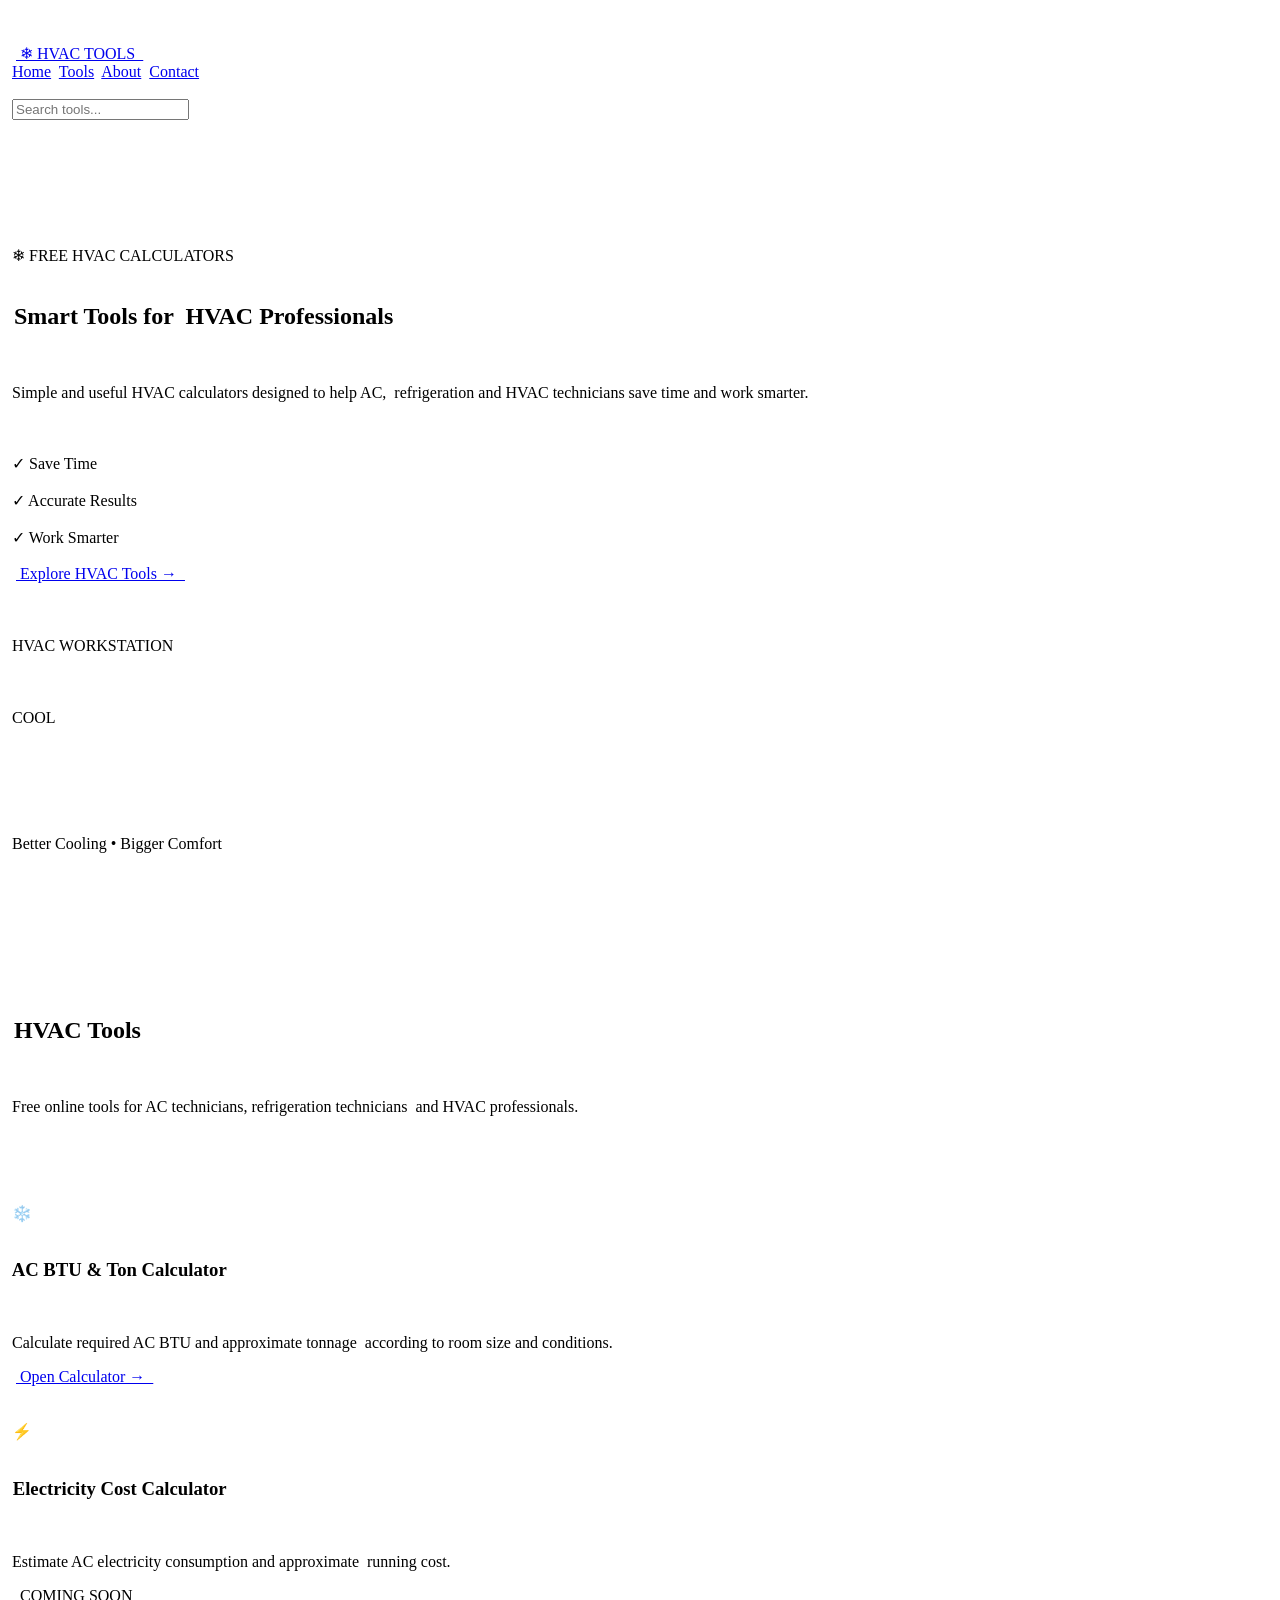
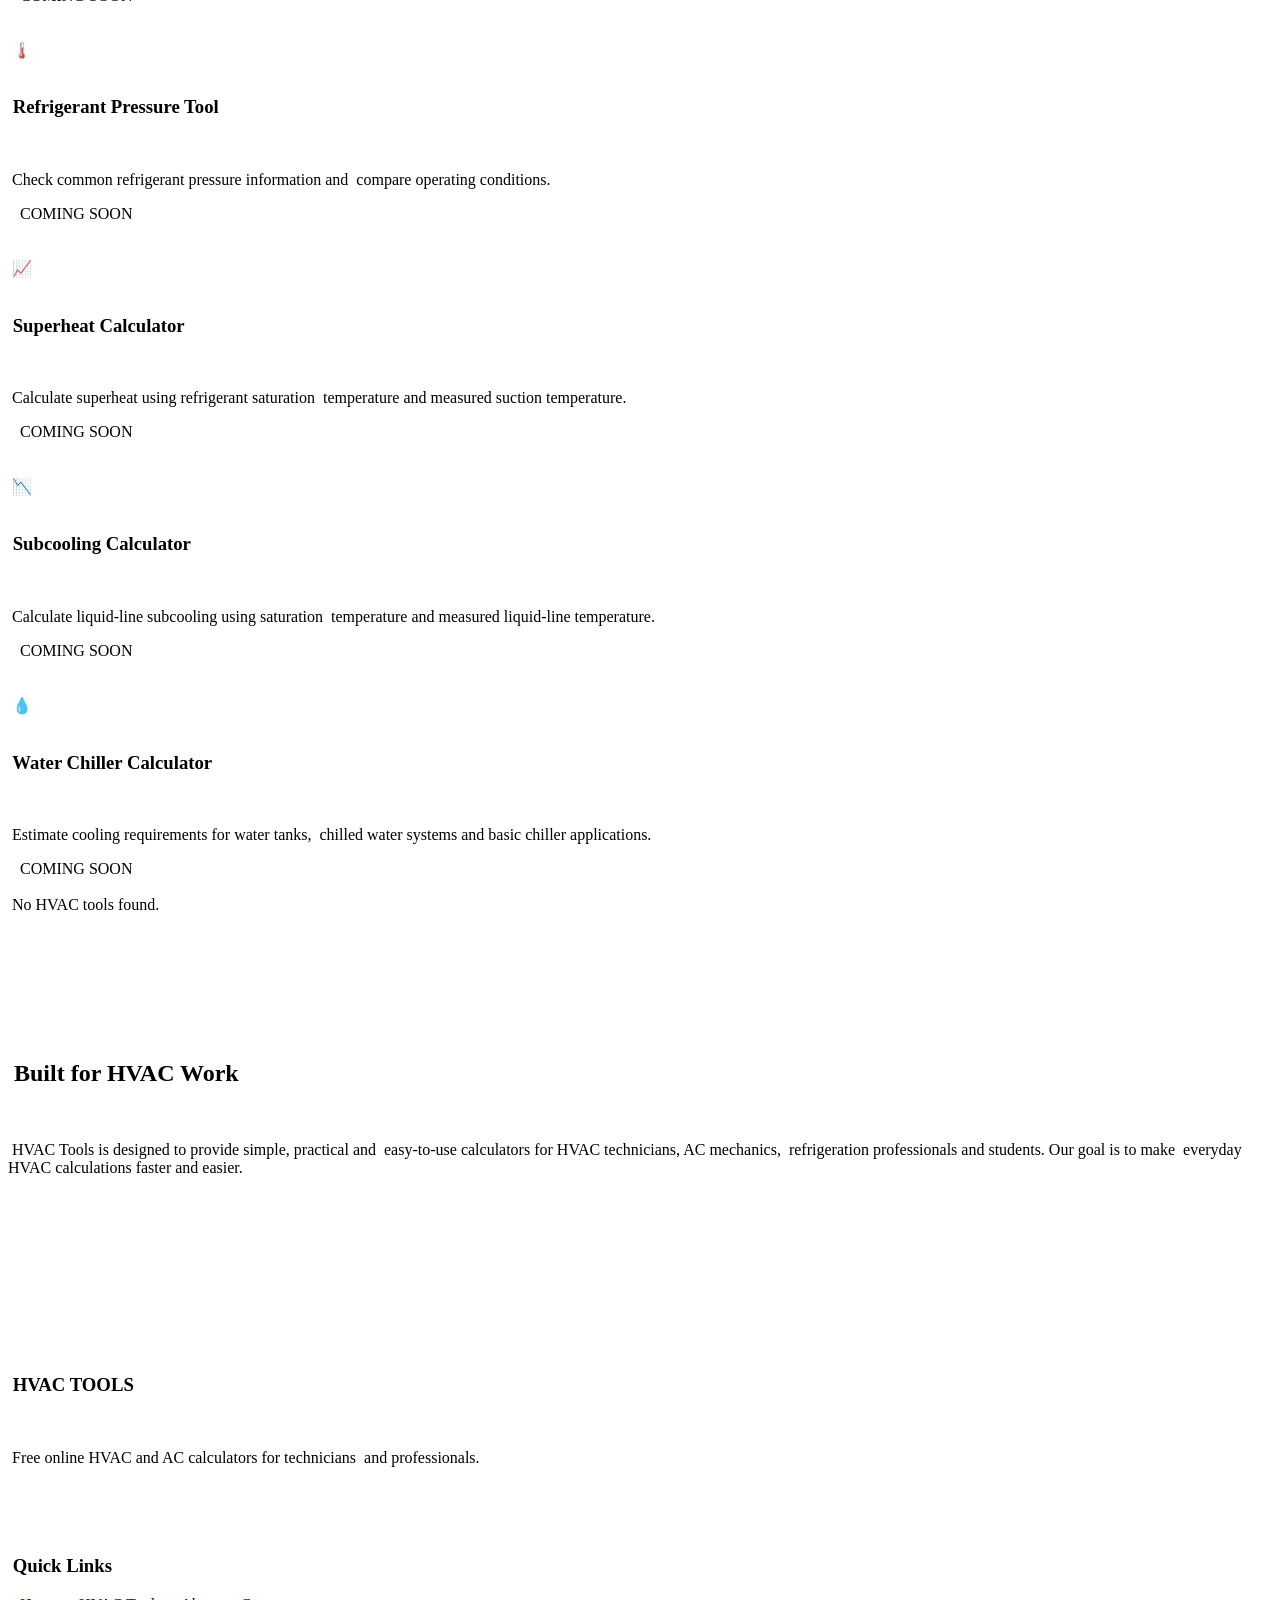
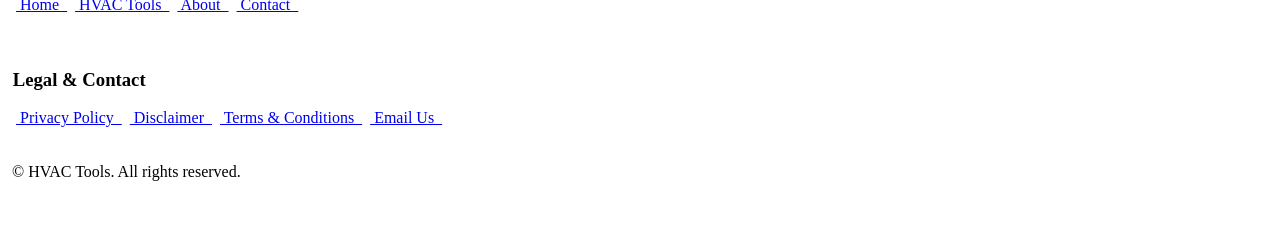
==== commit e5259127: "Update index.html" ====
--- a/index.html
+++ b/index.html
@@ -1,997 +1,1169 @@
-<!doctype html>
-<html lang="en">
-<head>
-  <meta charset="utf-8">
-  <meta name="viewport" content="width=device-width, initial-scale=1">
-
-  <title>HVAC Tools | Free AC & HVAC Calculators</title>
-
-  <meta name="description" content="Free HVAC tools and calculators for AC technicians, refrigeration technicians and HVAC professionals. Calculate BTU, AC tonnage and more.">
-  <meta name="keywords" content="HVAC tools, AC calculator, BTU calculator, AC ton calculator, refrigeration tools, HVAC calculator">
-  <meta name="author" content="HVAC Tools">
-
-  <meta name="theme-color" content="#071426">
-
-  <link rel="preconnect" href="https://fonts.googleapis.com">
-  <link rel="preconnect" href="https://fonts.gstatic.com" crossorigin>
-  <link href="https://fonts.googleapis.com/css2?family=Inter:wght@400;500;600;700;800&family=Orbitron:wght@500;600;700&display=swap" rel="stylesheet">
-
-  <style>
-    * {
-      box-sizing: border-box;
-      margin: 0;
-      padding: 0;
-    }
-
-    html {
-      scroll-behavior: smooth;
-    }
-
-    body {
-      font-family: "Inter", Arial, sans-serif;
-      background: #071426;
-      color: #eaf4ff;
-      line-height: 1.6;
-    }
-
-    a {
-      color: inherit;
-      text-decoration: none;
-    }
-
-    button,
-    input {
-      font: inherit;
-    }
-
-    .container {
-      width: min(1180px, 92%);
-      margin: auto;
-    }
-
-    /* =========================
-       NAVBAR
-    ========================== */
-
-    nav {
-      position: sticky;
-      top: 0;
-      z-index: 1000;
-      background: rgba(5, 17, 32, 0.95);
-      border-bottom: 1px solid rgba(91, 183, 255, 0.15);
-      backdrop-filter: blur(12px);
-    }
-
-    .nav-inner {
-      min-height: 72px;
-      display: flex;
-      align-items: center;
-      justify-content: space-between;
-      gap: 20px;
-    }
-
-    .logo {
-      font-family: "Orbitron", sans-serif;
-      font-size: 20px;
-      font-weight: 700;
-      color: #69c7ff;
-      letter-spacing: 0.5px;
-      white-space: nowrap;
-    }
-
-    .nav-links {
-      display: flex;
-      align-items: center;
-      gap: 24px;
-    }
-
-    .nav-links a {
-      color: #b8cbe0;
-      font-size: 14px;
-      font-weight: 600;
-      transition: 0.2s ease;
-    }
-
-    .nav-links a:hover {
-      color: #69c7ff;
-    }
-
-    .search-box {
-      width: 210px;
-    }
-
-    .search-box input {
-      width: 100%;
-      padding: 10px 14px;
-      border: 1px solid #203b57;
-      border-radius: 10px;
-      outline: none;
-      background: #0b1d32;
-      color: #ffffff;
-    }
-
-    .search-box input::placeholder {
-      color: #70869d;
-    }
-
-    .search-box input:focus {
-      border-color: #3aaef5;
-      box-shadow: 0 0 0 3px rgba(58, 174, 245, 0.12);
-    }
-
-    /* =========================
-       HERO
-    ========================== */
-
-    .hero {
-      padding: 85px 0 70px;
-      background:
-        radial-gradient(circle at 80% 20%, rgba(0, 174, 255, 0.12), transparent 32%),
-        radial-gradient(circle at 15% 60%, rgba(0, 111, 255, 0.08), transparent 30%),
-        #071426;
-    }
-
-    .hero-grid {
-      display: grid;
-      grid-template-columns: 1.05fr 0.95fr;
-      align-items: center;
-      gap: 55px;
-    }
-
-    .badge {
-      display: inline-block;
-      margin-bottom: 20px;
-      padding: 8px 14px;
-      border: 1px solid rgba(89, 195, 255, 0.3);
-      border-radius: 999px;
-      background: rgba(52, 167, 232, 0.08);
-      color: #6dcaff;
-      font-size: 12px;
-      font-weight: 700;
-      letter-spacing: 1px;
-    }
-
-    .hero h1 {
-      font-family: "Orbitron", sans-serif;
-      font-size: clamp(34px, 5vw, 60px);
-      line-height: 1.12;
-      margin-bottom: 20px;
-      color: #ffffff;
-    }
-
-    .hero h1 span {
-      color: #5ec4ff;
-    }
-
-    .hero p {
-      max-width: 650px;
-      color: #a9bdd2;
-      font-size: 17px;
-      margin-bottom: 30px;
-    }
-
-    .hero-features {
-      display: flex;
-      flex-wrap: wrap;
-      gap: 14px;
-      margin-bottom: 30px;
-    }
-
-    .feature {
-      padding: 10px 14px;
-      border: 1px solid #1b3853;
-      border-radius: 10px;
-      background: rgba(13, 34, 55, 0.7);
-      color: #c9d9e8;
-      font-size: 13px;
-      font-weight: 600;
-    }
-
-    .primary-btn {
-      display: inline-flex;
-      align-items: center;
-      justify-content: center;
-      padding: 13px 21px;
-      border-radius: 11px;
-      background: #2da9ec;
-      color: #041321;
-      font-weight: 800;
-      transition: 0.2s ease;
-      box-shadow: 0 10px 30px rgba(45, 169, 236, 0.18);
-    }
-
-    .primary-btn:hover {
-      transform: translateY(-2px);
-      background: #58c2ff;
-    }
-
-    /* =========================
-       HERO VISUAL
-    ========================== */
-
-    .hero-visual {
-      position: relative;
-      min-height: 380px;
-      display: flex;
-      align-items: center;
-      justify-content: center;
-    }
-
-    .hvac-card {
-      width: min(100%, 500px);
-      min-height: 330px;
-      position: relative;
-      overflow: hidden;
-      border: 1px solid rgba(94, 196, 255, 0.25);
-      border-radius: 24px;
-      background:
-        linear-gradient(145deg, rgba(20, 52, 78, 0.96), rgba(7, 24, 41, 0.98));
-      box-shadow:
-        0 25px 70px rgba(0, 0, 0, 0.35),
-        inset 0 1px 0 rgba(255, 255, 255, 0.05);
-    }
-
-    .hvac-card::before {
-      content: "";
-      position: absolute;
-      width: 240px;
-      height: 240px;
-      right: -80px;
-      top: -90px;
-      border-radius: 50%;
-      background: rgba(69, 188, 255, 0.12);
-      filter: blur(10px);
-    }
-
-    .hvac-card::after {
-      content: "";
-      position: absolute;
-      width: 190px;
-      height: 190px;
-      left: -80px;
-      bottom: -100px;
-      border-radius: 50%;
-      background: rgba(30, 115, 255, 0.10);
-      filter: blur(12px);
-    }
-
-    .card-label {
-      position: absolute;
-      top: 22px;
-      left: 24px;
-      z-index: 3;
-      color: #77d0ff;
-      font-family: "Orbitron", sans-serif;
-      font-size: 12px;
-      letter-spacing: 1px;
-    }
-
-    .ac-unit {
-      position: absolute;
-      width: 270px;
-      height: 155px;
-      top: 82px;
-      left: 50%;
-      transform: translateX(-50%);
-      border-radius: 12px;
-      border: 2px solid #52728d;
-      background: linear-gradient(180deg, #dbe8ef, #8ea7b8);
-      box-shadow: 0 18px 35px rgba(0, 0, 0, 0.3);
-    }
-
-    .ac-top {
-      position: absolute;
-      left: 15px;
-      right: 15px;
-      top: 15px;
-      height: 30px;
-      border-radius: 6px;
-      background: #b7cbd7;
-      border: 1px solid #708a9d;
-    }
-
-    .ac-display {
-      position: absolute;
-      right: 18px;
-      top: 20px;
-      width: 44px;
-      height: 18px;
-      border-radius: 4px;
-      background: #143348;
-      color: #70d5ff;
-      font-size: 9px;
-      display: flex;
-      align-items: center;
-      justify-content: center;
-      font-weight: 800;
-    }
-
-    .air-slots {
-      position: absolute;
-      left: 18px;
-      right: 18px;
-      bottom: 20px;
-      height: 48px;
-      display: flex;
-      gap: 5px;
-      align-items: flex-end;
-    }
-
-    .air-slots span {
-      flex: 1;
-      height: 30px;
-      border-radius: 2px;
-      background: #607b8d;
-    }
-
-    .cool-air {
-      position: absolute;
-      left: 50%;
-      transform: translateX(-50%);
-      bottom: 36px;
-      width: 300px;
-      display: flex;
-      justify-content: center;
-      gap: 12px;
-    }
-
-    .cool-air span {
-      width: 5px;
-      height: 65px;
-      border-radius: 999px;
-      background: rgba(102, 207, 255, 0.55);
-      transform: rotate(8deg);
-      filter: blur(0.5px);
-    }
-
-    .cool-air span:nth-child(2) {
-      height: 82px;
-      transform: rotate(-3deg);
-    }
-
-    .cool-air span:nth-child(3) {
-      height: 60px;
-      transform: rotate(5deg);
-    }
-
-    .cool-air span:nth-child(4) {
-      height: 74px;
-      transform: rotate(-6deg);
-    }
-
-    .visual-text {
-      position: absolute;
-      bottom: 22px;
-      right: 24px;
-      z-index: 3;
-      font-size: 12px;
-      color: #8fa9bd;
-    }
-
-    /* =========================
-       TOOLS
-    ========================== */
-
-    .tools-section {
-      padding: 75px 0;
-      background: #08182a;
-      border-top: 1px solid rgba(255, 255, 255, 0.03);
-    }
-
-    .section-heading {
-      text-align: center;
-      margin-bottom: 42px;
-    }
-
-    .section-heading h2 {
-      font-family: "Orbitron", sans-serif;
-      font-size: clamp(26px, 4vw, 38px);
-      margin-bottom: 10px;
-      color: #ffffff;
-    }
-
-    .section-heading p {
-      color: #91a8bc;
-      max-width: 650px;
-      margin: auto;
-    }
-
-    .tools-grid {
-      display: grid;
-      grid-template-columns: repeat(3, 1fr);
-      gap: 20px;
-    }
-
-    .tool-card {
-      min-height: 220px;
-      padding: 25px;
-      border: 1px solid #193751;
-      border-radius: 17px;
-      background: linear-gradient(145deg, #0c2238, #091a2d);
-      transition: 0.25s ease;
-      position: relative;
-      overflow: hidden;
-    }
-
-    .tool-card:hover {
-      transform: translateY(-5px);
-      border-color: #2c8fc6;
-      box-shadow: 0 18px 40px rgba(0, 0, 0, 0.25);
-    }
-
-    .tool-icon {
-      width: 50px;
-      height: 50px;
-      border-radius: 13px;
-      display: flex;
-      align-items: center;
-      justify-content: center;
-      margin-bottom: 18px;
-      background: rgba(60, 174, 235, 0.11);
-      border: 1px solid rgba(60, 174, 235, 0.22);
-      font-size: 24px;
-    }
-
-    .tool-card h3 {
-      color: #ffffff;
-      font-size: 18px;
-      margin-bottom: 8px;
-    }
-
-    .tool-card p {
-      color: #8fa8bc;
-      font-size: 13px;
-      margin-bottom: 18px;
-    }
-
-    .tool-link {
-      color: #5bc4ff;
-      font-size: 13px;
-      font-weight: 800;
-    }
-
-    .coming-soon {
-      display: inline-block;
-      padding: 5px 9px;
-      border-radius: 6px;
-      background: rgba(255, 255, 255, 0.06);
-      color: #8095a8;
-      font-size: 11px;
-      font-weight: 700;
-      letter-spacing: 0.4px;
-    }
-
-    /* =========================
-       ABOUT
-    ========================== */
-
-    .about-section {
-      padding: 75px 0;
-      background: #071426;
-    }
-
-    .about-box {
-      padding: 38px;
-      border: 1px solid #1a3853;
-      border-radius: 20px;
-      background: linear-gradient(145deg, #0c2137, #08192b);
-      text-align: center;
-    }
-
-    .about-box h2 {
-      font-family: "Orbitron", sans-serif;
-      color: #ffffff;
-      margin-bottom: 14px;
-    }
-
-    .about-box p {
-      max-width: 760px;
-      margin: auto;
-      color: #98aec1;
-    }
-
-    /* =========================
-       FOOTER
-    ========================== */
-
-    footer {
-      background: #04101e;
-      border-top: 1px solid rgba(91, 183, 255, 0.12);
-      padding: 45px 0 25px;
-    }
-
-    .footer-grid {
-      display: grid;
-      grid-template-columns: 1.5fr 1fr 1fr;
-      gap: 35px;
-      margin-bottom: 35px;
-    }
-
-    .footer-column h3 {
-      font-family: "Orbitron", sans-serif;
-      color: #ffffff;
-      font-size: 15px;
-      margin-bottom: 15px;
-    }
-
-    .footer-column p,
-    .footer-column a {
-      color: #8097aa;
-      font-size: 13px;
-    }
-
-    .footer-column a {
-      display: block;
-      margin-bottom: 8px;
-      transition: 0.2s ease;
-    }
-
-    .footer-column a:hover {
-      color: #5bc4ff;
-    }
-
-    .copyright {
-      padding-top: 22px;
-      border-top: 1px solid rgba(255, 255, 255, 0.06);
-      text-align: center;
-      color: #657b8d;
-      font-size: 12px;
-    }
-
-    /* =========================
-       NO RESULTS
-    ========================== */
-
-    #noResults {
-      display: none;
-      text-align: center;
-      color: #8fa8bc;
-      padding: 25px;
-      grid-column: 1 / -1;
-    }
-
-    /* =========================
-       RESPONSIVE
-    ========================== */
-
-    @media (max-width: 900px) {
-      .nav-inner {
-        flex-wrap: wrap;
-        padding: 12px 0;
-      }
-
-      .nav-links {
-        order: 3;
-        width: 100%;
-        justify-content: center;
-        gap: 18px;
-      }
-
-      .search-box {
-        width: 180px;
-      }
-
-      .hero {
-        padding-top: 60px;
-      }
-
-      .hero-grid {
-        grid-template-columns: 1fr;
-        gap: 40px;
-      }
-
-      .hero-content {
-        text-align: center;
-      }
-
-      .hero p {
-        margin-left: auto;
-        margin-right: auto;
-      }
-
-      .hero-features {
-        justify-content: center;
-      }
-
-      .tools-grid {
-        grid-template-columns: repeat(2, 1fr);
-      }
-
-      .footer-grid {
-        grid-template-columns: repeat(2, 1fr);
-      }
-    }
-
-    @media (max-width: 600px) {
-      .container {
-        width: 90%;
-      }
-
-      .logo {
-        font-size: 17px;
-      }
-
-      .search-box {
-        display: none;
-      }
-
-      .nav-inner {
-        min-height: 64px;
-      }
-
-      .nav-links {
-        gap: 13px;
-      }
-
-      .nav-links a {
-        font-size: 12px;
-      }
-
-      .hero {
-        padding: 50px 0;
-      }
-
-      .hero h1 {
-        font-size: 34px;
-      }
-
-      .hero p {
-        font-size: 15px;
-      }
-
-      .hero-visual {
-        min-height: 300px;
-      }
-
-      .hvac-card {
-        min-height: 280px;
-      }
-
-      .ac-unit {
-        width: 230px;
-        height: 135px;
-        top: 75px;
-      }
-
-      .cool-air {
-        width: 250px;
-      }
-
-      .tools-section,
-      .about-section {
-        padding: 55px 0;
-      }
-
-      .tools-grid {
-        grid-template-columns: 1fr;
-      }
-
-      .tool-card {
-        min-height: auto;
-      }
-
-      .footer-grid {
-        grid-template-columns: 1fr;
-        gap: 25px;
-      }
-
-      .about-box {
-        padding: 28px 20px;
-      }
-    }
-  </style>
-</head>
-
-<body>
-
-  <!-- =========================
-       NAVIGATION
-  ========================== -->
-
-  <nav>
-    <div class="container nav-inner">
-
-      <a href="index.html" class="logo" aria-label="HVAC Tools Home">
-        ❄ HVAC TOOLS
-      </a>
-
-      <div class="nav-links">
-        <a href="index.html">Home</a>
-        <a href="#tools">Tools</a>
-        <a href="#about">About</a>
-        <a href="contact.html">Contact</a>
-      </div>
-
-      <div class="search-box">
-        <input
-          type="search"
-          id="searchInput"
-          placeholder="Search tools..."
-          aria-label="Search HVAC tools"
-        >
-      </div>
-
-    </div>
-  </nav>
-
-
-  <!-- =========================
-       HERO
-  ========================== -->
-
-  <main>
-
-    <section class="hero">
-      <div class="container hero-grid">
-
-        <div class="hero-content">
-
-          <div class="badge">
-            ❄ FREE HVAC CALCULATORS
-          </div>
-
-          <h1>
-            Smart Tools for
-            <span>HVAC Professionals</span>
-          </h1>
-
-          <p>
-            Simple and useful HVAC calculators designed to help AC,
-            refrigeration and HVAC technicians save time and work smarter.
-          </p>
-
-          <div class="hero-features">
-            <div class="feature">✓ Save Time</div>
-            <div class="feature">✓ Accurate Results</div>
-            <div class="feature">✓ Work Smarter</div>
-          </div>
-
-          <a href="#tools" class="primary-btn">
-            Explore HVAC Tools →
-          </a>
-
-        </div>
-
-
-        <div class="hero-visual">
-
-          <div class="hvac-card">
-
-            <div class="card-label">
-              HVAC WORKSTATION
-            </div>
-
-            <div class="ac-unit">
-
-              <div class="ac-top"></div>
-
-              <div class="ac-display">
-                COOL
-              </div>
-
-              <div class="air-slots">
-                <span></span>
-                <span></span>
-                <span></span>
-                <span></span>
-                <span></span>
-                <span></span>
-                <span></span>
-                <span></span>
-              </div>
-
-            </div>
-
-            <div class="cool-air">
-              <span></span>
-              <span></span>
-              <span></span>
-              <span></span>
-            </div>
-
-            <div class="visual-text">
-              Better Cooling • Bigger Comfort
-            </div>
-
-          </div>
-
-        </div>
-
-      </div>
-    </section>
-
-
-    <!-- =========================
-         HVAC TOOLS
-    ========================== -->
-
-    <section class="tools-section" id="tools">
-
-      <div class="container">
-
-        <div class="section-heading">
-          <h2>HVAC Tools</h2>
-          <p>
-            Free online tools for AC technicians, refrigeration technicians
-            and HVAC professionals.
-          </p>
-        </div>
-
-
-        <div class="tools-grid" id="toolsGrid">
-
-          <!-- TOOL 1 -->
-
-          <div class="tool-card">
-
-            <div class="tool-icon">❄️</div>
-
-            <h3>AC BTU &amp; Ton Calculator</h3>
-
-            <p>
-              Calculate required AC BTU and approximate tonnage
-              according to room size and conditions.
-            </p>
-
-            <a href="ac-btu-calculator.html" class="tool-link">
-              Open Calculator →
-            </a>
-
-          </div>
-
-
-          <!-- TOOL 2 -->
-
-          <div class="tool-card">
-
-            <div class="tool-icon">⚡</div>
-
-            <h3>Electricity Cost Calculator</h3>
-
-            <p>
-              Estimate AC electricity consumption and approximate
-              running cost.
-            </p>
-
-            <span class="coming-soon">
-              COMING SOON
-            </span>
-
-          </div>
-
-
-          <!-- TOOL 3 -->
-
-          <div class="tool-card">
-
-            <div class="tool-icon">🌡️</div>
-
-            <h3>Refrigerant Pressure Tool</h3>
-
-            <p>
-              Check common refrigerant pressure information and
-              compare operating conditions.
-            </p>
-
-            <span class="coming-soon">
-              COMING SOON
-            </span>
-
-          </div>
-
-
-          <!-- TOOL 4 -->
-
-          <div class="tool-card">
-
-            <div class="tool-icon">📈</div>
-
-            <h3>Superheat Calculator</h3>
-
-            <p>
-              Calculate superheat using refrigerant saturation
-              temperature and measured suction temperature.
-            </p>
-
-            <span class="coming-soon">
-              COMING SOON
-            </span>
-
-          </div>
-
-
-          <!-- TOOL 5 -->
-
-          <div class="tool-card">
-
-            <div class="tool-icon">📉</div>
-
-            <h3>Subcooling Calculator</h3>
-
-            <p>
-              Calculate liquid-line subcooling using saturation
-              temperature and measured liquid-line temperature.
-            </p>
-
-            <span class="coming-soon">
-              COMING SOON
-            </span>
-
-          </div>
-
-
-          <!-- TOOL 6 -->
-
-          <div class="tool-card">
-
-            <div class="tool-icon">💧</div>
-
-            <h3>Water Chiller Calculator</h3>
-
-            <p>
-              Estimate cooling requirements for water tanks,
-              chilled water systems and basic chiller applications.
-            </p>
-
-            <span class="coming-soon">
-              COMING SOON
-            </span>
-
-          </div>
-
-
-          <div id="noResults">
-            No HVAC tools found.
-          </div>
-
-        </div>
-
-      </div>
-
-    </section>
-
-
-    <!-- =========================
-         ABOUT
-    ========================== -->
-
-    <section class="about-section" id="about">
-
-      <div class="container">
-
-        <div class="about-box">
-
-          <h2>Built for HVAC Work</h2>
-
-          <p>
-            HVAC Tools is designed to provide simple, practical and
-            easy-to-use calculators for HVAC technicians, AC mechanics,
-            refrigeration professionals and students. Our goal is to make
-            everyday HVAC calculations faster and easier.
-          </p>
-
-        </div>
-
-      </div>
-
-    </section>
-
-  </main>
-
-
-  <!-- =========================
-       FOOTER
-  ========================== -->
-
-  <footer>
-
-    <div class="container">
-
-      <div class="footer-grid">
-
-        <div class="footer-column">
-
-          <h3>HVAC TOOLS</h3>
-
-          <p>
-           
+‎<!DOCTYPE html>
+‎<html lang="en">
+‎<head>
+‎<meta charset="UTF-8">
+‎<meta name="viewport" content="width=device-width, initial-scale=1.0">
+‎
+‎<title>HVAC Tools | Free AC & HVAC Calculators</title>
+‎
+‎<meta name="description" content="Free HVAC tools and calculators for AC technicians, refrigeration technicians and HVAC professionals. Calculate BTU, AC tonnage and more.">
+‎<meta name="keywords" content="HVAC tools, AC calculator, BTU calculator, AC ton calculator, refrigeration tools, HVAC calculator">
+‎<meta name="author" content="HVAC Tools">
+‎
+‎<meta name="theme-color" content="#071426">
+‎
+‎<link rel="preconnect" href="https://fonts.googleapis.com">
+‎<link rel="preconnect" href="https://fonts.gstatic.com" crossorigin>
+‎<link href="https://fonts.googleapis.com/css2?family=Inter:wght@400;500;600;700;800&family=Orbitron:wght@500;600;700&display=swap" rel="stylesheet">
+‎
+‎<style>
+‎
+‎* {
+‎  box-sizing: border-box;
+‎  margin: 0;
+‎  padding: 0;
+‎}
+‎
+‎html {
+‎  scroll-behavior: smooth;
+‎}
+‎
+‎body {
+‎  font-family: "Inter", Arial, sans-serif;
+‎  background: #071426;
+‎  color: #eaf4ff;
+‎  line-height: 1.6;
+‎}
+‎
+‎a {
+‎  color: inherit;
+‎  text-decoration: none;
+‎}
+‎
+‎button,
+‎input {
+‎  font: inherit;
+‎}
+‎
+‎.container {
+‎  width: min(1180px, 92%);
+‎  margin: auto;
+‎}
+‎
+‎
+‎/* NAVBAR */
+‎
+‎nav {
+‎  position: sticky;
+‎  top: 0;
+‎  z-index: 1000;
+‎  background: rgba(5, 17, 32, 0.95);
+‎  border-bottom: 1px solid rgba(91, 183, 255, 0.15);
+‎  backdrop-filter: blur(12px);
+‎}
+‎
+‎.nav-inner {
+‎  min-height: 72px;
+‎  display: flex;
+‎  align-items: center;
+‎  justify-content: space-between;
+‎  gap: 20px;
+‎}
+‎
+‎.logo {
+‎  font-family: "Orbitron", sans-serif;
+‎  font-size: 20px;
+‎  font-weight: 700;
+‎  color: #69c7ff;
+‎  letter-spacing: 0.5px;
+‎  white-space: nowrap;
+‎}
+‎
+‎.nav-links {
+‎  display: flex;
+‎  align-items: center;
+‎  gap: 24px;
+‎}
+‎
+‎.nav-links a {
+‎  color: #b8cbe0;
+‎  font-size: 14px;
+‎  font-weight: 600;
+‎  transition: 0.2s ease;
+‎}
+‎
+‎.nav-links a:hover {
+‎  color: #69c7ff;
+‎}
+‎
+‎.search-box {
+‎  width: 210px;
+‎}
+‎
+‎.search-box input {
+‎  width: 100%;
+‎  padding: 10px 14px;
+‎  border: 1px solid #203b57;
+‎  border-radius: 10px;
+‎  outline: none;
+‎  background: #0b1d32;
+‎  color: #ffffff;
+‎}
+‎
+‎.search-box input::placeholder {
+‎  color: #70869d;
+‎}
+‎
+‎.search-box input:focus {
+‎  border-color: #3aaef5;
+‎  box-shadow: 0 0 0 3px rgba(58, 174, 245, 0.12);
+‎}
+‎
+‎
+‎/* HERO */
+‎
+‎.hero {
+‎  padding: 85px 0 70px;
+‎  background:
+‎    radial-gradient(circle at 80% 20%, rgba(0, 174, 255, 0.12), transparent 32%),
+‎    radial-gradient(circle at 15% 60%, rgba(0, 111, 255, 0.08), transparent 30%),
+‎    #071426;
+‎}
+‎
+‎.hero-grid {
+‎  display: grid;
+‎  grid-template-columns: 1.05fr 0.95fr;
+‎  align-items: center;
+‎  gap: 55px;
+‎}
+‎
+‎.badge {
+‎  display: inline-block;
+‎  margin-bottom: 20px;
+‎  padding: 8px 14px;
+‎  border: 1px solid rgba(89, 195, 255, 0.3);
+‎  border-radius: 999px;
+‎  background: rgba(52, 167, 232, 0.08);
+‎  color: #6dcaff;
+‎  font-size: 12px;
+‎  font-weight: 700;
+‎  letter-spacing: 1px;
+‎}
+‎
+‎.hero h1 {
+‎  font-family: "Orbitron", sans-serif;
+‎  font-size: clamp(34px, 5vw, 60px);
+‎  line-height: 1.12;
+‎  margin-bottom: 20px;
+‎  color: #ffffff;
+‎}
+‎
+‎.hero h1 span {
+‎  color: #5ec4ff;
+‎}
+‎
+‎.hero p {
+‎  max-width: 650px;
+‎  color: #a9bdd2;
+‎  font-size: 17px;
+‎  margin-bottom: 30px;
+‎}
+‎
+‎.hero-features {
+‎  display: flex;
+‎  flex-wrap: wrap;
+‎  gap: 14px;
+‎  margin-bottom: 30px;
+‎}
+‎
+‎.feature {
+‎  padding: 10px 14px;
+‎  border: 1px solid #1b3853;
+‎  border-radius: 10px;
+‎  background: rgba(13, 34, 55, 0.7);
+‎  color: #c9d9e8;
+‎  font-size: 13px;
+‎  font-weight: 600;
+‎}
+‎
+‎.primary-btn {
+‎  display: inline-flex;
+‎  align-items: center;
+‎  justify-content: center;
+‎  padding: 13px 21px;
+‎  border-radius: 11px;
+‎  background: #2da9ec;
+‎  color: #041321;
+‎  font-weight: 800;
+‎  transition: 0.2s ease;
+‎  box-shadow: 0 10px 30px rgba(45, 169, 236, 0.18);
+‎}
+‎
+‎.primary-btn:hover {
+‎  transform: translateY(-2px);
+‎  background: #58c2ff;
+‎}
+‎
+‎
+‎/* HERO VISUAL */
+‎
+‎.hero-visual {
+‎  position: relative;
+‎  min-height: 380px;
+‎  display: flex;
+‎  align-items: center;
+‎  justify-content: center;
+‎}
+‎
+‎.hvac-card {
+‎  width: min(100%, 500px);
+‎  min-height: 330px;
+‎  position: relative;
+‎  overflow: hidden;
+‎  border: 1px solid rgba(94, 196, 255, 0.25);
+‎  border-radius: 24px;
+‎  background:
+‎    linear-gradient(145deg, rgba(20, 52, 78, 0.96), rgba(7, 24, 41, 0.98));
+‎  box-shadow:
+‎    0 25px 70px rgba(0, 0, 0, 0.35),
+‎    inset 0 1px 0 rgba(255, 255, 255, 0.05);
+‎}
+‎
+‎.hvac-card::before {
+‎  content: "";
+‎  position: absolute;
+‎  width: 240px;
+‎  height: 240px;
+‎  right: -80px;
+‎  top: -90px;
+‎  border-radius: 50%;
+‎  background: rgba(69, 188, 255, 0.12);
+‎  filter: blur(10px);
+‎}
+‎
+‎.hvac-card::after {
+‎  content: "";
+‎  position: absolute;
+‎  width: 190px;
+‎  height: 190px;
+‎  left: -80px;
+‎  bottom: -100px;
+‎  border-radius: 50%;
+‎  background: rgba(30, 115, 255, 0.10);
+‎  filter: blur(12px);
+‎}
+‎
+‎.card-label {
+‎  position: absolute;
+‎  top: 22px;
+‎  left: 24px;
+‎  z-index: 3;
+‎  color: #77d0ff;
+‎  font-family: "Orbitron", sans-serif;
+‎  font-size: 12px;
+‎  letter-spacing: 1px;
+‎}
+‎
+‎.ac-unit {
+‎  position: absolute;
+‎  width: 270px;
+‎  height: 155px;
+‎  top: 82px;
+‎  left: 50%;
+‎  transform: translateX(-50%);
+‎  border-radius: 12px;
+‎  border: 2px solid #52728d;
+‎  background: linear-gradient(180deg, #dbe8ef, #8ea7b8);
+‎  box-shadow: 0 18px 35px rgba(0, 0, 0, 0.3);
+‎}
+‎
+‎.ac-top {
+‎  position: absolute;
+‎  left: 15px;
+‎  right: 15px;
+‎  top: 15px;
+‎  height: 30px;
+‎  border-radius: 6px;
+‎  background: #b7cbd7;
+‎  border: 1px solid #708a9d;
+‎}
+‎
+‎.ac-display {
+‎  position: absolute;
+‎  right: 18px;
+‎  top: 20px;
+‎  width: 44px;
+‎  height: 18px;
+‎  border-radius: 4px;
+‎  background: #143348;
+‎  color: #70d5ff;
+‎  font-size: 9px;
+‎  display: flex;
+‎  align-items: center;
+‎  justify-content: center;
+‎  font-weight: 800;
+‎}
+‎
+‎.air-slots {
+‎  position: absolute;
+‎  left: 18px;
+‎  right: 18px;
+‎  bottom: 20px;
+‎  height: 48px;
+‎  display: flex;
+‎  gap: 5px;
+‎  align-items: flex-end;
+‎}
+‎
+‎.air-slots span {
+‎  flex: 1;
+‎  height: 30px;
+‎  border-radius: 2px;
+‎  background: #607b8d;
+‎}
+‎
+‎.cool-air {
+‎  position: absolute;
+‎  left: 50%;
+‎  transform: translateX(-50%);
+‎  bottom: 36px;
+‎  width: 300px;
+‎  display: flex;
+‎  justify-content: center;
+‎  gap: 12px;
+‎}
+‎
+‎.cool-air span {
+‎  width: 5px;
+‎  height: 65px;
+‎  border-radius: 999px;
+‎  background: rgba(102, 207, 255, 0.55);
+‎  transform: rotate(8deg);
+‎  filter: blur(0.5px);
+‎}
+‎
+‎.cool-air span:nth-child(2) {
+‎  height: 82px;
+‎  transform: rotate(-3deg);
+‎}
+‎
+‎.cool-air span:nth-child(3) {
+‎  height: 60px;
+‎  transform: rotate(5deg);
+‎}
+‎
+‎.cool-air span:nth-child(4) {
+‎  height: 74px;
+‎  transform: rotate(-6deg);
+‎}
+‎
+‎.visual-text {
+‎  position: absolute;
+‎  bottom: 22px;
+‎  right: 24px;
+‎  z-index: 3;
+‎  font-size: 12px;
+‎  color: #8fa9bd;
+‎}
+‎
+‎
+‎/* TOOLS */
+‎
+‎.tools-section {
+‎  padding: 75px 0;
+‎  background: #08182a;
+‎  border-top: 1px solid rgba(255, 255, 255, 0.03);
+‎}
+‎
+‎.section-heading {
+‎  text-align: center;
+‎  margin-bottom: 42px;
+‎}
+‎
+‎.section-heading h2 {
+‎  font-family: "Orbitron", sans-serif;
+‎  font-size: clamp(26px, 4vw, 38px);
+‎  margin-bottom: 10px;
+‎  color: #ffffff;
+‎}
+‎
+‎.section-heading p {
+‎  color: #91a8bc;
+‎  max-width: 650px;
+‎  margin: auto;
+‎}
+‎
+‎.tools-grid {
+‎  display: grid;
+‎  grid-template-columns: repeat(3, 1fr);
+‎  gap: 20px;
+‎}
+‎
+‎.tool-card {
+‎  min-height: 220px;
+‎  padding: 25px;
+‎  border: 1px solid #193751;
+‎  border-radius: 17px;
+‎  background: linear-gradient(145deg, #0c2238, #091a2d);
+‎  transition: 0.25s ease;
+‎  position: relative;
+‎  overflow: hidden;
+‎}
+‎
+‎.tool-card:hover {
+‎  transform: translateY(-5px);
+‎  border-color: #2c8fc6;
+‎  box-shadow: 0 18px 40px rgba(0, 0, 0, 0.25);
+‎}
+‎
+‎.tool-icon {
+‎  width: 50px;
+‎  height: 50px;
+‎  border-radius: 13px;
+‎  display: flex;
+‎  align-items: center;
+‎  justify-content: center;
+‎  margin-bottom: 18px;
+‎  background: rgba(60, 174, 235, 0.11);
+‎  border: 1px solid rgba(60, 174, 235, 0.22);
+‎  font-size: 24px;
+‎}
+‎
+‎.tool-card h3 {
+‎  color: #ffffff;
+‎  font-size: 18px;
+‎  margin-bottom: 8px;
+‎}
+‎
+‎.tool-card p {
+‎  color: #8fa8bc;
+‎  font-size: 13px;
+‎  margin-bottom: 18px;
+‎}
+‎
+‎.tool-link {
+‎  color: #5bc4ff;
+‎  font-size: 13px;
+‎  font-weight: 800;
+‎}
+‎
+‎.coming-soon {
+‎  display: inline-block;
+‎  padding: 5px 9px;
+‎  border-radius: 6px;
+‎  background: rgba(255, 255, 255, 0.06);
+‎  color: #8095a8;
+‎  font-size: 11px;
+‎  font-weight: 700;
+‎  letter-spacing: 0.4px;
+‎}
+‎
+‎
+‎/* ABOUT */
+‎
+‎.about-section {
+‎  padding: 75px 0;
+‎  background: #071426;
+‎}
+‎
+‎.about-box {
+‎  padding: 38px;
+‎  border: 1px solid #1a3853;
+‎  border-radius: 20px;
+‎  background: linear-gradient(145deg, #0c2137, #08192b);
+‎  text-align: center;
+‎}
+‎
+‎.about-box h2 {
+‎  font-family: "Orbitron", sans-serif;
+‎  color: #ffffff;
+‎  margin-bottom: 14px;
+‎}
+‎
+‎.about-box p {
+‎  max-width: 760px;
+‎  margin: auto;
+‎  color: #98aec1;
+‎}
+‎
+‎
+‎/* FOOTER */
+‎
+‎footer {
+‎  background: #04101e;
+‎  border-top: 1px solid rgba(91, 183, 255, 0.12);
+‎  padding: 45px 0 25px;
+‎}
+‎
+‎.footer-grid {
+‎  display: grid;
+‎  grid-template-columns: 1.5fr 1fr 1fr;
+‎  gap: 35px;
+‎  margin-bottom: 35px;
+‎}
+‎
+‎.footer-column h3 {
+‎  font-family: "Orbitron", sans-serif;
+‎  color: #ffffff;
+‎  font-size: 15px;
+‎  margin-bottom: 15px;
+‎}
+‎
+‎.footer-column p,
+‎.footer-column a {
+‎  color: #8097aa;
+‎  font-size: 13px;
+‎}
+‎
+‎.footer-column a {
+‎  display: block;
+‎  margin-bottom: 8px;
+‎  transition: 0.2s ease;
+‎}
+‎
+‎.footer-column a:hover {
+‎  color: #5bc4ff;
+‎}
+‎
+‎.copyright {
+‎  padding-top: 22px;
+‎  border-top: 1px solid rgba(255, 255, 255, 0.06);
+‎  text-align: center;
+‎  color: #657b8d;
+‎  font-size: 12px;
+‎}
+‎
+‎
+‎/* NO RESULTS */
+‎
+‎#noResults {
+‎  display: none;
+‎  text-align: center;
+‎  color: #8fa8bc;
+‎  padding: 25px;
+‎  grid-column: 1 / -1;
+‎}
+‎
+‎
+‎/* RESPONSIVE */
+‎
+‎@media (max-width: 900px) {
+‎
+‎  .nav-inner {
+‎    flex-wrap: wrap;
+‎    padding: 12px 0;
+‎  }
+‎
+‎  .nav-links {
+‎    order: 3;
+‎    width: 100%;
+‎    justify-content: center;
+‎    gap: 18px;
+‎  }
+‎
+‎  .search-box {
+‎    width: 180px;
+‎  }
+‎
+‎  .hero {
+‎    padding-top: 60px;
+‎  }
+‎
+‎  .hero-grid {
+‎    grid-template-columns: 1fr;
+‎    gap: 40px;
+‎  }
+‎
+‎  .hero-content {
+‎    text-align: center;
+‎  }
+‎
+‎  .hero p {
+‎    margin-left: auto;
+‎    margin-right: auto;
+‎  }
+‎
+‎  .hero-features {
+‎    justify-content: center;
+‎  }
+‎
+‎  .tools-grid {
+‎    grid-template-columns: repeat(2, 1fr);
+‎  }
+‎
+‎  .footer-grid {
+‎    grid-template-columns: repeat(2, 1fr);
+‎  }
+‎}
+‎
+‎
+‎@media (max-width: 600px) {
+‎
+‎  .container {
+‎    width: 90%;
+‎  }
+‎
+‎  .logo {
+‎    font-size: 17px;
+‎  }
+‎
+‎  .search-box {
+‎    display: none;
+‎  }
+‎
+‎  .nav-inner {
+‎    min-height: 64px;
+‎  }
+‎
+‎  .nav-links {
+‎    gap: 13px;
+‎  }
+‎
+‎  .nav-links a {
+‎    font-size: 12px;
+‎  }
+‎
+‎  .hero {
+‎    padding: 50px 0;
+‎  }
+‎
+‎  .hero h1 {
+‎    font-size: 34px;
+‎  }
+‎
+‎  .hero p {
+‎    font-size: 15px;
+‎  }
+‎
+‎  .hero-visual {
+‎    min-height: 300px;
+‎  }
+‎
+‎  .hvac-card {
+‎    min-height: 280px;
+‎  }
+‎
+‎  .ac-unit {
+‎    width: 230px;
+‎    height: 135px;
+‎    top: 75px;
+‎  }
+‎
+‎  .cool-air {
+‎    width: 250px;
+‎  }
+‎
+‎  .tools-section,
+‎  .about-section {
+‎    padding: 55px 0;
+‎  }
+‎
+‎  .tools-grid {
+‎    grid-template-columns: 1fr;
+‎  }
+‎
+‎  .tool-card {
+‎    min-height: auto;
+‎  }
+‎
+‎  .footer-grid {
+‎    grid-template-columns: 1fr;
+‎    gap: 25px;
+‎  }
+‎
+‎  .about-box {
+‎    padding: 28px 20px;
+‎  }
+‎
+‎}
+‎
+‎</style>
+‎</head>
+‎
+‎<body>
+‎
+‎
+‎<!-- NAVIGATION -->
+‎
+‎<nav>
+‎  <div class="container nav-inner">
+‎
+‎    <a href="index.html" class="logo">
+‎      ❄ HVAC TOOLS
+‎    </a>
+‎
+‎    <div class="nav-links">
+‎      <a href="index.html">Home</a>
+‎      <a href="#tools">Tools</a>
+‎      <a href="#about">About</a>
+‎      <a href="contact.html">Contact</a>
+‎    </div>
+‎
+‎    <div class="search-box">
+‎      <input
+‎        type="search"
+‎        id="searchInput"
+‎        placeholder="Search tools..."
+‎        aria-label="Search HVAC tools"
+‎      >
+‎    </div>
+‎
+‎  </div>
+‎</nav>
+‎
+‎
+‎<!-- HERO -->
+‎
+‎<main>
+‎
+‎<section class="hero">
+‎
+‎  <div class="container hero-grid">
+‎
+‎    <div class="hero-content">
+‎
+‎      <div class="badge">
+‎        ❄ FREE HVAC CALCULATORS
+‎      </div>
+‎
+‎      <h1>
+‎        Smart Tools for
+‎        <span>HVAC Professionals</span>
+‎      </h1>
+‎
+‎      <p>
+‎        Simple and useful HVAC calculators designed to help AC,
+‎        refrigeration and HVAC technicians save time and work smarter.
+‎      </p>
+‎
+‎      <div class="hero-features">
+‎
+‎        <div class="feature">
+‎          ✓ Save Time
+‎        </div>
+‎
+‎        <div class="feature">
+‎          ✓ Accurate Results
+‎        </div>
+‎
+‎        <div class="feature">
+‎          ✓ Work Smarter
+‎        </div>
+‎
+‎      </div>
+‎
+‎      <a href="#tools" class="primary-btn">
+‎        Explore HVAC Tools →
+‎      </a>
+‎
+‎    </div>
+‎
+‎
+‎    <!-- HVAC VISUAL -->
+‎
+‎    <div class="hero-visual">
+‎
+‎      <div class="hvac-card">
+‎
+‎        <div class="card-label">
+‎          HVAC WORKSTATION
+‎        </div>
+‎
+‎        <div class="ac-unit">
+‎
+‎          <div class="ac-top"></div>
+‎
+‎          <div class="ac-display">
+‎            COOL
+‎          </div>
+‎
+‎          <div class="air-slots">
+‎            <span></span>
+‎            <span></span>
+‎            <span></span>
+‎            <span></span>
+‎            <span></span>
+‎            <span></span>
+‎            <span></span>
+‎            <span></span>
+‎          </div>
+‎
+‎        </div>
+‎
+‎        <div class="cool-air">
+‎          <span></span>
+‎          <span></span>
+‎          <span></span>
+‎          <span></span>
+‎        </div>
+‎
+‎        <div class="visual-text">
+‎          Better Cooling • Bigger Comfort
+‎        </div>
+‎
+‎      </div>
+‎
+‎    </div>
+‎
+‎  </div>
+‎
+‎</section>
+‎
+‎
+‎<!-- HVAC TOOLS -->
+‎
+‎<section class="tools-section" id="tools">
+‎
+‎  <div class="container">
+‎
+‎    <div class="section-heading">
+‎
+‎      <h2>
+‎        HVAC Tools
+‎      </h2>
+‎
+‎      <p>
+‎        Free online tools for AC technicians, refrigeration technicians
+‎        and HVAC professionals.
+‎      </p>
+‎
+‎    </div>
+‎
+‎
+‎    <div class="tools-grid" id="toolsGrid">
+‎
+‎
+‎      <!-- TOOL 1 -->
+‎
+‎      <div class="tool-card">
+‎
+‎        <div class="tool-icon">
+‎          ❄️
+‎        </div>
+‎
+‎        <h3>
+‎          AC BTU &amp; Ton Calculator
+‎        </h3>
+‎
+‎        <p>
+‎          Calculate required AC BTU and approximate tonnage
+‎          according to room size and conditions.
+‎        </p>
+‎
+‎        <a href="ac-btu-calculator.html" class="tool-link">
+‎          Open Calculator →
+‎        </a>
+‎
+‎      </div>
+‎
+‎
+‎      <!-- TOOL 2 -->
+‎
+‎      <div class="tool-card">
+‎
+‎        <div class="tool-icon">
+‎          ⚡
+‎        </div>
+‎
+‎        <h3>
+‎          Electricity Cost Calculator
+‎        </h3>
+‎
+‎        <p>
+‎          Estimate AC electricity consumption and approximate
+‎          running cost.
+‎        </p>
+‎
+‎        <span class="coming-soon">
+‎          COMING SOON
+‎        </span>
+‎
+‎      </div>
+‎
+‎
+‎      <!-- TOOL 3 -->
+‎
+‎      <div class="tool-card">
+‎
+‎        <div class="tool-icon">
+‎          🌡️
+‎        </div>
+‎
+‎        <h3>
+‎          Refrigerant Pressure Tool
+‎        </h3>
+‎
+‎        <p>
+‎          Check common refrigerant pressure information and
+‎          compare operating conditions.
+‎        </p>
+‎
+‎        <span class="coming-soon">
+‎          COMING SOON
+‎        </span>
+‎
+‎      </div>
+‎
+‎
+‎      <!-- TOOL 4 -->
+‎
+‎      <div class="tool-card">
+‎
+‎        <div class="tool-icon">
+‎          📈
+‎        </div>
+‎
+‎        <h3>
+‎          Superheat Calculator
+‎        </h3>
+‎
+‎        <p>
+‎          Calculate superheat using refrigerant saturation
+‎          temperature and measured suction temperature.
+‎        </p>
+‎
+‎        <span class="coming-soon">
+‎          COMING SOON
+‎        </span>
+‎
+‎      </div>
+‎
+‎
+‎      <!-- TOOL 5 -->
+‎
+‎      <div class="tool-card">
+‎
+‎        <div class="tool-icon">
+‎          📉
+‎        </div>
+‎
+‎        <h3>
+‎          Subcooling Calculator
+‎        </h3>
+‎
+‎        <p>
+‎          Calculate liquid-line subcooling using saturation
+‎          temperature and measured liquid-line temperature.
+‎        </p>
+‎
+‎        <span class="coming-soon">
+‎          COMING SOON
+‎        </span>
+‎
+‎      </div>
+‎
+‎
+‎      <!-- TOOL 6 -->
+‎
+‎      <div class="tool-card">
+‎
+‎        <div class="tool-icon">
+‎          💧
+‎        </div>
+‎
+‎        <h3>
+‎          Water Chiller Calculator
+‎        </h3>
+‎
+‎        <p>
+‎          Estimate cooling requirements for water tanks,
+‎          chilled water systems and basic chiller applications.
+‎        </p>
+‎
+‎        <span class="coming-soon">
+‎          COMING SOON
+‎        </span>
+‎
+‎      </div>
+‎
+‎
+‎      <div id="noResults">
+‎        No HVAC tools found.
+‎      </div>
+‎
+‎    </div>
+‎
+‎  </div>
+‎
+‎</section>
+‎
+‎
+‎<!-- ABOUT -->
+‎
+‎<section class="about-section" id="about">
+‎
+‎  <div class="container">
+‎
+‎    <div class="about-box">
+‎
+‎      <h2>
+‎        Built for HVAC Work
+‎      </h2>
+‎
+‎      <p>
+‎        HVAC Tools is designed to provide simple, practical and
+‎        easy-to-use calculators for HVAC technicians, AC mechanics,
+‎        refrigeration professionals and students. Our goal is to make
+‎        everyday HVAC calculations faster and easier.
+‎      </p>
+‎
+‎    </div>
+‎
+‎  </div>
+‎
+‎</section>
+‎
+‎</main>
+‎
+‎
+‎<!-- FOOTER -->
+‎
+‎<footer>
+‎
+‎  <div class="container">
+‎
+‎    <div class="footer-grid">
+‎
+‎
+‎      <div class="footer-column">
+‎
+‎        <h3>
+‎          HVAC TOOLS
+‎        </h3>
+‎
+‎        <p>
+‎          Free online HVAC and AC calculators for technicians
+‎          and professionals.
+‎        </p>
+‎
+‎      </div>
+‎
+‎
+‎      <div class="footer-column">
+‎
+‎        <h3>
+‎          Quick Links
+‎        </h3>
+‎
+‎        <a href="index.html">
+‎          Home
+‎        </a>
+‎
+‎        <a href="#tools">
+‎          HVAC Tools
+‎        </a>
+‎
+‎        <a href="#about">
+‎          About
+‎        </a>
+‎
+‎        <a href="contact.html">
+‎          Contact
+‎        </a>
+‎
+‎      </div>
+‎
+‎
+‎      <div class="footer-column">
+‎
+‎        <h3>
+‎          Legal &amp; Contact
+‎        </h3>
+‎
+‎        <a href="Privacy.html">
+‎          Privacy Policy
+‎        </a>
+‎
+‎        <a href="Disclaimer.html">
+‎          Disclaimer
+‎        </a>
+‎
+‎        <a href="Terms.html">
+‎          Terms &amp; Conditions
+‎        </a>
+‎
+‎        <a href="mailto:youforevertrend@gmail.com">
+‎          Email Us
+‎        </a>
+‎
+‎      </div>
+‎
+‎    </div>
+‎
+‎
+‎    <div class="copyright">
+‎      © <span id="year"></span> HVAC Tools. All rights reserved.
+‎    </div>
+‎
+‎  </div>
+‎
+‎</footer>
+‎
+‎
+‎<!-- JAVASCRIPT -->
+‎
+‎<script>
+‎
+‎document.addEventListener("DOMContentLoaded", function () {
+‎
+‎  /* CURRENT YEAR */
+‎
+‎  const yearElement = document.getElementById("year");
+‎
+‎  if (yearElement) {
+‎    yearElement.textContent = new Date().getFullYear();
+‎  }
+‎
+‎
+‎  /* TOOL SEARCH */
+‎
+‎  const searchInput = document.getElementById("searchInput");
+‎  const toolCards = document.querySelectorAll(".tool-card");
+‎  const noResults = document.getElementById("noResults");
+‎
+‎  if (searchInput) {
+‎
+‎    searchInput.addEventListener("input", function () {
+‎
+‎      const searchText = this.value.toLowerCase().trim();
+‎
+‎      let visibleTools = 0;
+‎
+‎      toolCards.forEach(function (card) {
+‎
+‎        const cardText = card.textContent.toLowerCase();
+‎
+‎        if (cardText.includes(searchText)) {
+‎
+‎          card.style.display = "";
+‎          visibleTools++;
+‎
+‎        } else {
+‎
+‎          card.style.display = "none";
+‎
+‎        }
+‎
+‎      });
+‎
+‎
+‎      if (noResults) {
+‎
+‎        if (visibleTools === 0) {
+‎          noResults.style.display = "block";
+‎        } else {
+‎          noResults.style.display = "none";
+‎        }
+‎
+‎      }
+‎
+‎    });
+‎
+‎  }
+‎
+‎});
+‎
+‎</script>
+‎
+‎</body>
+‎</html>
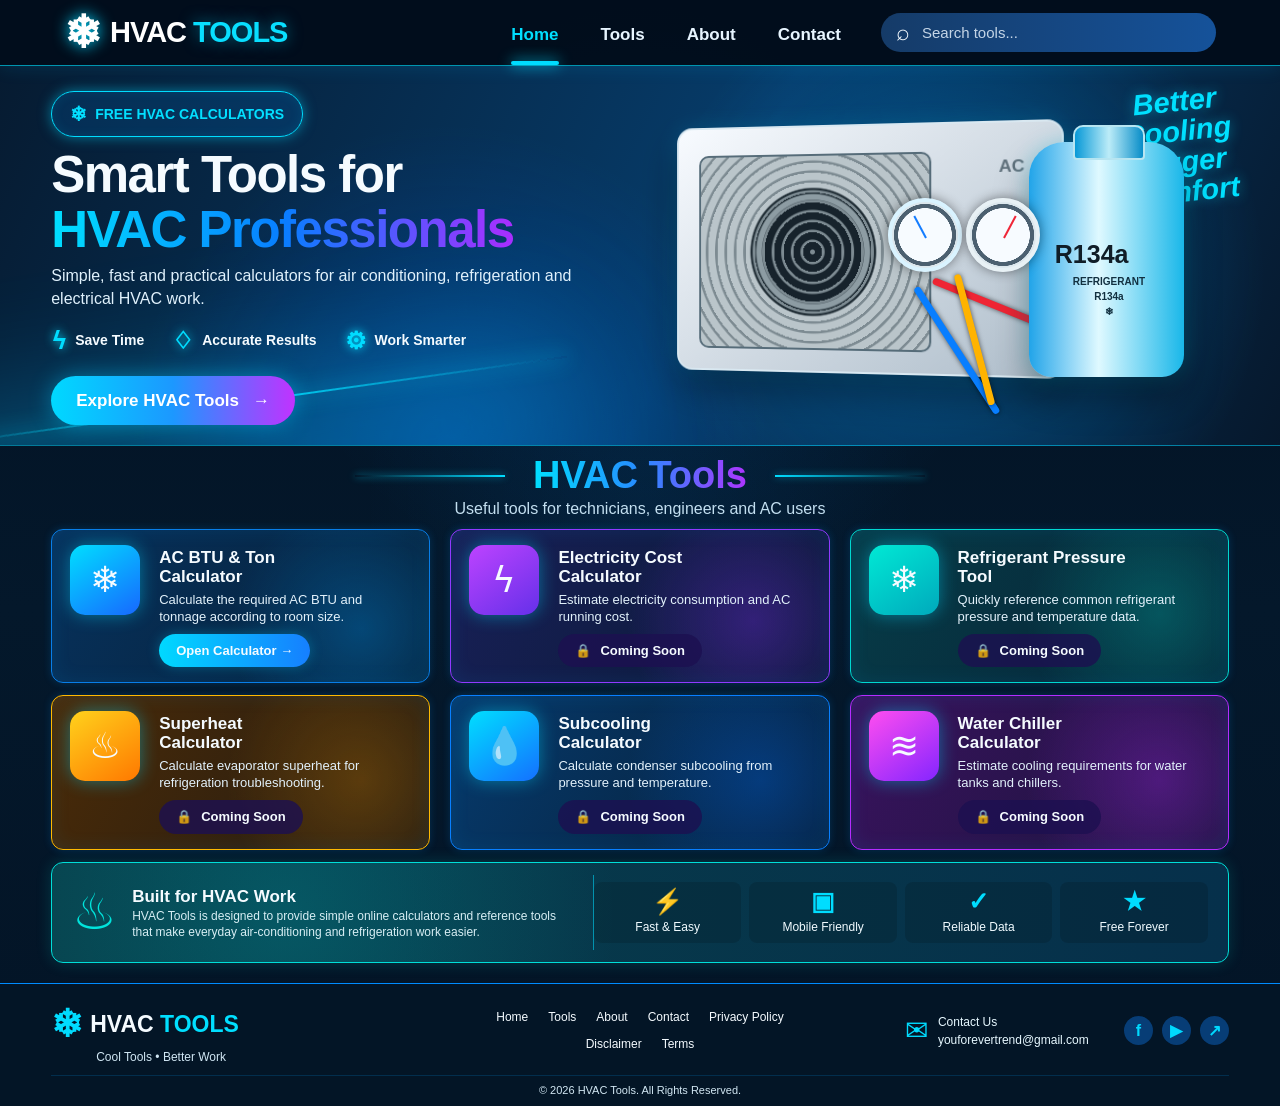
==== commit 82a2a522: "Rename index-8.html to index.html" ====
--- a/index.html
+++ b/index.html
@@ -1,1169 +1,1031 @@
-‎<!DOCTYPE html>
-‎<html lang="en">
-‎<head>
-‎<meta charset="UTF-8">
-‎<meta name="viewport" content="width=device-width, initial-scale=1.0">
-‎
-‎<title>HVAC Tools | Free AC & HVAC Calculators</title>
-‎
-‎<meta name="description" content="Free HVAC tools and calculators for AC technicians, refrigeration technicians and HVAC professionals. Calculate BTU, AC tonnage and more.">
-‎<meta name="keywords" content="HVAC tools, AC calculator, BTU calculator, AC ton calculator, refrigeration tools, HVAC calculator">
-‎<meta name="author" content="HVAC Tools">
-‎
-‎<meta name="theme-color" content="#071426">
-‎
-‎<link rel="preconnect" href="https://fonts.googleapis.com">
-‎<link rel="preconnect" href="https://fonts.gstatic.com" crossorigin>
-‎<link href="https://fonts.googleapis.com/css2?family=Inter:wght@400;500;600;700;800&family=Orbitron:wght@500;600;700&display=swap" rel="stylesheet">
-‎
-‎<style>
-‎
-‎* {
-‎  box-sizing: border-box;
-‎  margin: 0;
-‎  padding: 0;
-‎}
-‎
-‎html {
-‎  scroll-behavior: smooth;
-‎}
-‎
-‎body {
-‎  font-family: "Inter", Arial, sans-serif;
-‎  background: #071426;
-‎  color: #eaf4ff;
-‎  line-height: 1.6;
-‎}
-‎
-‎a {
-‎  color: inherit;
-‎  text-decoration: none;
-‎}
-‎
-‎button,
-‎input {
-‎  font: inherit;
-‎}
-‎
-‎.container {
-‎  width: min(1180px, 92%);
-‎  margin: auto;
-‎}
-‎
-‎
-‎/* NAVBAR */
-‎
-‎nav {
-‎  position: sticky;
-‎  top: 0;
-‎  z-index: 1000;
-‎  background: rgba(5, 17, 32, 0.95);
-‎  border-bottom: 1px solid rgba(91, 183, 255, 0.15);
-‎  backdrop-filter: blur(12px);
-‎}
-‎
-‎.nav-inner {
-‎  min-height: 72px;
-‎  display: flex;
-‎  align-items: center;
-‎  justify-content: space-between;
-‎  gap: 20px;
-‎}
-‎
-‎.logo {
-‎  font-family: "Orbitron", sans-serif;
-‎  font-size: 20px;
-‎  font-weight: 700;
-‎  color: #69c7ff;
-‎  letter-spacing: 0.5px;
-‎  white-space: nowrap;
-‎}
-‎
-‎.nav-links {
-‎  display: flex;
-‎  align-items: center;
-‎  gap: 24px;
-‎}
-‎
-‎.nav-links a {
-‎  color: #b8cbe0;
-‎  font-size: 14px;
-‎  font-weight: 600;
-‎  transition: 0.2s ease;
-‎}
-‎
-‎.nav-links a:hover {
-‎  color: #69c7ff;
-‎}
-‎
-‎.search-box {
-‎  width: 210px;
-‎}
-‎
-‎.search-box input {
-‎  width: 100%;
-‎  padding: 10px 14px;
-‎  border: 1px solid #203b57;
-‎  border-radius: 10px;
-‎  outline: none;
-‎  background: #0b1d32;
-‎  color: #ffffff;
-‎}
-‎
-‎.search-box input::placeholder {
-‎  color: #70869d;
-‎}
-‎
-‎.search-box input:focus {
-‎  border-color: #3aaef5;
-‎  box-shadow: 0 0 0 3px rgba(58, 174, 245, 0.12);
-‎}
-‎
-‎
-‎/* HERO */
-‎
-‎.hero {
-‎  padding: 85px 0 70px;
-‎  background:
-‎    radial-gradient(circle at 80% 20%, rgba(0, 174, 255, 0.12), transparent 32%),
-‎    radial-gradient(circle at 15% 60%, rgba(0, 111, 255, 0.08), transparent 30%),
-‎    #071426;
-‎}
-‎
-‎.hero-grid {
-‎  display: grid;
-‎  grid-template-columns: 1.05fr 0.95fr;
-‎  align-items: center;
-‎  gap: 55px;
-‎}
-‎
-‎.badge {
-‎  display: inline-block;
-‎  margin-bottom: 20px;
-‎  padding: 8px 14px;
-‎  border: 1px solid rgba(89, 195, 255, 0.3);
-‎  border-radius: 999px;
-‎  background: rgba(52, 167, 232, 0.08);
-‎  color: #6dcaff;
-‎  font-size: 12px;
-‎  font-weight: 700;
-‎  letter-spacing: 1px;
-‎}
-‎
-‎.hero h1 {
-‎  font-family: "Orbitron", sans-serif;
-‎  font-size: clamp(34px, 5vw, 60px);
-‎  line-height: 1.12;
-‎  margin-bottom: 20px;
-‎  color: #ffffff;
-‎}
-‎
-‎.hero h1 span {
-‎  color: #5ec4ff;
-‎}
-‎
-‎.hero p {
-‎  max-width: 650px;
-‎  color: #a9bdd2;
-‎  font-size: 17px;
-‎  margin-bottom: 30px;
-‎}
-‎
-‎.hero-features {
-‎  display: flex;
-‎  flex-wrap: wrap;
-‎  gap: 14px;
-‎  margin-bottom: 30px;
-‎}
-‎
-‎.feature {
-‎  padding: 10px 14px;
-‎  border: 1px solid #1b3853;
-‎  border-radius: 10px;
-‎  background: rgba(13, 34, 55, 0.7);
-‎  color: #c9d9e8;
-‎  font-size: 13px;
-‎  font-weight: 600;
-‎}
-‎
-‎.primary-btn {
-‎  display: inline-flex;
-‎  align-items: center;
-‎  justify-content: center;
-‎  padding: 13px 21px;
-‎  border-radius: 11px;
-‎  background: #2da9ec;
-‎  color: #041321;
-‎  font-weight: 800;
-‎  transition: 0.2s ease;
-‎  box-shadow: 0 10px 30px rgba(45, 169, 236, 0.18);
-‎}
-‎
-‎.primary-btn:hover {
-‎  transform: translateY(-2px);
-‎  background: #58c2ff;
-‎}
-‎
-‎
-‎/* HERO VISUAL */
-‎
-‎.hero-visual {
-‎  position: relative;
-‎  min-height: 380px;
-‎  display: flex;
-‎  align-items: center;
-‎  justify-content: center;
-‎}
-‎
-‎.hvac-card {
-‎  width: min(100%, 500px);
-‎  min-height: 330px;
-‎  position: relative;
-‎  overflow: hidden;
-‎  border: 1px solid rgba(94, 196, 255, 0.25);
-‎  border-radius: 24px;
-‎  background:
-‎    linear-gradient(145deg, rgba(20, 52, 78, 0.96), rgba(7, 24, 41, 0.98));
-‎  box-shadow:
-‎    0 25px 70px rgba(0, 0, 0, 0.35),
-‎    inset 0 1px 0 rgba(255, 255, 255, 0.05);
-‎}
-‎
-‎.hvac-card::before {
-‎  content: "";
-‎  position: absolute;
-‎  width: 240px;
-‎  height: 240px;
-‎  right: -80px;
-‎  top: -90px;
-‎  border-radius: 50%;
-‎  background: rgba(69, 188, 255, 0.12);
-‎  filter: blur(10px);
-‎}
-‎
-‎.hvac-card::after {
-‎  content: "";
-‎  position: absolute;
-‎  width: 190px;
-‎  height: 190px;
-‎  left: -80px;
-‎  bottom: -100px;
-‎  border-radius: 50%;
-‎  background: rgba(30, 115, 255, 0.10);
-‎  filter: blur(12px);
-‎}
-‎
-‎.card-label {
-‎  position: absolute;
-‎  top: 22px;
-‎  left: 24px;
-‎  z-index: 3;
-‎  color: #77d0ff;
-‎  font-family: "Orbitron", sans-serif;
-‎  font-size: 12px;
-‎  letter-spacing: 1px;
-‎}
-‎
-‎.ac-unit {
-‎  position: absolute;
-‎  width: 270px;
-‎  height: 155px;
-‎  top: 82px;
-‎  left: 50%;
-‎  transform: translateX(-50%);
-‎  border-radius: 12px;
-‎  border: 2px solid #52728d;
-‎  background: linear-gradient(180deg, #dbe8ef, #8ea7b8);
-‎  box-shadow: 0 18px 35px rgba(0, 0, 0, 0.3);
-‎}
-‎
-‎.ac-top {
-‎  position: absolute;
-‎  left: 15px;
-‎  right: 15px;
-‎  top: 15px;
-‎  height: 30px;
-‎  border-radius: 6px;
-‎  background: #b7cbd7;
-‎  border: 1px solid #708a9d;
-‎}
-‎
-‎.ac-display {
-‎  position: absolute;
-‎  right: 18px;
-‎  top: 20px;
-‎  width: 44px;
-‎  height: 18px;
-‎  border-radius: 4px;
-‎  background: #143348;
-‎  color: #70d5ff;
-‎  font-size: 9px;
-‎  display: flex;
-‎  align-items: center;
-‎  justify-content: center;
-‎  font-weight: 800;
-‎}
-‎
-‎.air-slots {
-‎  position: absolute;
-‎  left: 18px;
-‎  right: 18px;
-‎  bottom: 20px;
-‎  height: 48px;
-‎  display: flex;
-‎  gap: 5px;
-‎  align-items: flex-end;
-‎}
-‎
-‎.air-slots span {
-‎  flex: 1;
-‎  height: 30px;
-‎  border-radius: 2px;
-‎  background: #607b8d;
-‎}
-‎
-‎.cool-air {
-‎  position: absolute;
-‎  left: 50%;
-‎  transform: translateX(-50%);
-‎  bottom: 36px;
-‎  width: 300px;
-‎  display: flex;
-‎  justify-content: center;
-‎  gap: 12px;
-‎}
-‎
-‎.cool-air span {
-‎  width: 5px;
-‎  height: 65px;
-‎  border-radius: 999px;
-‎  background: rgba(102, 207, 255, 0.55);
-‎  transform: rotate(8deg);
-‎  filter: blur(0.5px);
-‎}
-‎
-‎.cool-air span:nth-child(2) {
-‎  height: 82px;
-‎  transform: rotate(-3deg);
-‎}
-‎
-‎.cool-air span:nth-child(3) {
-‎  height: 60px;
-‎  transform: rotate(5deg);
-‎}
-‎
-‎.cool-air span:nth-child(4) {
-‎  height: 74px;
-‎  transform: rotate(-6deg);
-‎}
-‎
-‎.visual-text {
-‎  position: absolute;
-‎  bottom: 22px;
-‎  right: 24px;
-‎  z-index: 3;
-‎  font-size: 12px;
-‎  color: #8fa9bd;
-‎}
-‎
-‎
-‎/* TOOLS */
-‎
-‎.tools-section {
-‎  padding: 75px 0;
-‎  background: #08182a;
-‎  border-top: 1px solid rgba(255, 255, 255, 0.03);
-‎}
-‎
-‎.section-heading {
-‎  text-align: center;
-‎  margin-bottom: 42px;
-‎}
-‎
-‎.section-heading h2 {
-‎  font-family: "Orbitron", sans-serif;
-‎  font-size: clamp(26px, 4vw, 38px);
-‎  margin-bottom: 10px;
-‎  color: #ffffff;
-‎}
-‎
-‎.section-heading p {
-‎  color: #91a8bc;
-‎  max-width: 650px;
-‎  margin: auto;
-‎}
-‎
-‎.tools-grid {
-‎  display: grid;
-‎  grid-template-columns: repeat(3, 1fr);
-‎  gap: 20px;
-‎}
-‎
-‎.tool-card {
-‎  min-height: 220px;
-‎  padding: 25px;
-‎  border: 1px solid #193751;
-‎  border-radius: 17px;
-‎  background: linear-gradient(145deg, #0c2238, #091a2d);
-‎  transition: 0.25s ease;
-‎  position: relative;
-‎  overflow: hidden;
-‎}
-‎
-‎.tool-card:hover {
-‎  transform: translateY(-5px);
-‎  border-color: #2c8fc6;
-‎  box-shadow: 0 18px 40px rgba(0, 0, 0, 0.25);
-‎}
-‎
-‎.tool-icon {
-‎  width: 50px;
-‎  height: 50px;
-‎  border-radius: 13px;
-‎  display: flex;
-‎  align-items: center;
-‎  justify-content: center;
-‎  margin-bottom: 18px;
-‎  background: rgba(60, 174, 235, 0.11);
-‎  border: 1px solid rgba(60, 174, 235, 0.22);
-‎  font-size: 24px;
-‎}
-‎
-‎.tool-card h3 {
-‎  color: #ffffff;
-‎  font-size: 18px;
-‎  margin-bottom: 8px;
-‎}
-‎
-‎.tool-card p {
-‎  color: #8fa8bc;
-‎  font-size: 13px;
-‎  margin-bottom: 18px;
-‎}
-‎
-‎.tool-link {
-‎  color: #5bc4ff;
-‎  font-size: 13px;
-‎  font-weight: 800;
-‎}
-‎
-‎.coming-soon {
-‎  display: inline-block;
-‎  padding: 5px 9px;
-‎  border-radius: 6px;
-‎  background: rgba(255, 255, 255, 0.06);
-‎  color: #8095a8;
-‎  font-size: 11px;
-‎  font-weight: 700;
-‎  letter-spacing: 0.4px;
-‎}
-‎
-‎
-‎/* ABOUT */
-‎
-‎.about-section {
-‎  padding: 75px 0;
-‎  background: #071426;
-‎}
-‎
-‎.about-box {
-‎  padding: 38px;
-‎  border: 1px solid #1a3853;
-‎  border-radius: 20px;
-‎  background: linear-gradient(145deg, #0c2137, #08192b);
-‎  text-align: center;
-‎}
-‎
-‎.about-box h2 {
-‎  font-family: "Orbitron", sans-serif;
-‎  color: #ffffff;
-‎  margin-bottom: 14px;
-‎}
-‎
-‎.about-box p {
-‎  max-width: 760px;
-‎  margin: auto;
-‎  color: #98aec1;
-‎}
-‎
-‎
-‎/* FOOTER */
-‎
-‎footer {
-‎  background: #04101e;
-‎  border-top: 1px solid rgba(91, 183, 255, 0.12);
-‎  padding: 45px 0 25px;
-‎}
-‎
-‎.footer-grid {
-‎  display: grid;
-‎  grid-template-columns: 1.5fr 1fr 1fr;
-‎  gap: 35px;
-‎  margin-bottom: 35px;
-‎}
-‎
-‎.footer-column h3 {
-‎  font-family: "Orbitron", sans-serif;
-‎  color: #ffffff;
-‎  font-size: 15px;
-‎  margin-bottom: 15px;
-‎}
-‎
-‎.footer-column p,
-‎.footer-column a {
-‎  color: #8097aa;
-‎  font-size: 13px;
-‎}
-‎
-‎.footer-column a {
-‎  display: block;
-‎  margin-bottom: 8px;
-‎  transition: 0.2s ease;
-‎}
-‎
-‎.footer-column a:hover {
-‎  color: #5bc4ff;
-‎}
-‎
-‎.copyright {
-‎  padding-top: 22px;
-‎  border-top: 1px solid rgba(255, 255, 255, 0.06);
-‎  text-align: center;
-‎  color: #657b8d;
-‎  font-size: 12px;
-‎}
-‎
-‎
-‎/* NO RESULTS */
-‎
-‎#noResults {
-‎  display: none;
-‎  text-align: center;
-‎  color: #8fa8bc;
-‎  padding: 25px;
-‎  grid-column: 1 / -1;
-‎}
-‎
-‎
-‎/* RESPONSIVE */
-‎
-‎@media (max-width: 900px) {
-‎
-‎  .nav-inner {
-‎    flex-wrap: wrap;
-‎    padding: 12px 0;
-‎  }
-‎
-‎  .nav-links {
-‎    order: 3;
-‎    width: 100%;
-‎    justify-content: center;
-‎    gap: 18px;
-‎  }
-‎
-‎  .search-box {
-‎    width: 180px;
-‎  }
-‎
-‎  .hero {
-‎    padding-top: 60px;
-‎  }
-‎
-‎  .hero-grid {
-‎    grid-template-columns: 1fr;
-‎    gap: 40px;
-‎  }
-‎
-‎  .hero-content {
-‎    text-align: center;
-‎  }
-‎
-‎  .hero p {
-‎    margin-left: auto;
-‎    margin-right: auto;
-‎  }
-‎
-‎  .hero-features {
-‎    justify-content: center;
-‎  }
-‎
-‎  .tools-grid {
-‎    grid-template-columns: repeat(2, 1fr);
-‎  }
-‎
-‎  .footer-grid {
-‎    grid-template-columns: repeat(2, 1fr);
-‎  }
-‎}
-‎
-‎
-‎@media (max-width: 600px) {
-‎
-‎  .container {
-‎    width: 90%;
-‎  }
-‎
-‎  .logo {
-‎    font-size: 17px;
-‎  }
-‎
-‎  .search-box {
-‎    display: none;
-‎  }
-‎
-‎  .nav-inner {
-‎    min-height: 64px;
-‎  }
-‎
-‎  .nav-links {
-‎    gap: 13px;
-‎  }
-‎
-‎  .nav-links a {
-‎    font-size: 12px;
-‎  }
-‎
-‎  .hero {
-‎    padding: 50px 0;
-‎  }
-‎
-‎  .hero h1 {
-‎    font-size: 34px;
-‎  }
-‎
-‎  .hero p {
-‎    font-size: 15px;
-‎  }
-‎
-‎  .hero-visual {
-‎    min-height: 300px;
-‎  }
-‎
-‎  .hvac-card {
-‎    min-height: 280px;
-‎  }
-‎
-‎  .ac-unit {
-‎    width: 230px;
-‎    height: 135px;
-‎    top: 75px;
-‎  }
-‎
-‎  .cool-air {
-‎    width: 250px;
-‎  }
-‎
-‎  .tools-section,
-‎  .about-section {
-‎    padding: 55px 0;
-‎  }
-‎
-‎  .tools-grid {
-‎    grid-template-columns: 1fr;
-‎  }
-‎
-‎  .tool-card {
-‎    min-height: auto;
-‎  }
-‎
-‎  .footer-grid {
-‎    grid-template-columns: 1fr;
-‎    gap: 25px;
-‎  }
-‎
-‎  .about-box {
-‎    padding: 28px 20px;
-‎  }
-‎
-‎}
-‎
-‎</style>
-‎</head>
-‎
-‎<body>
-‎
-‎
-‎<!-- NAVIGATION -->
-‎
-‎<nav>
-‎  <div class="container nav-inner">
-‎
-‎    <a href="index.html" class="logo">
-‎      ❄ HVAC TOOLS
-‎    </a>
-‎
-‎    <div class="nav-links">
-‎      <a href="index.html">Home</a>
-‎      <a href="#tools">Tools</a>
-‎      <a href="#about">About</a>
-‎      <a href="contact.html">Contact</a>
-‎    </div>
-‎
-‎    <div class="search-box">
-‎      <input
-‎        type="search"
-‎        id="searchInput"
-‎        placeholder="Search tools..."
-‎        aria-label="Search HVAC tools"
-‎      >
-‎    </div>
-‎
-‎  </div>
-‎</nav>
-‎
-‎
-‎<!-- HERO -->
-‎
-‎<main>
-‎
-‎<section class="hero">
-‎
-‎  <div class="container hero-grid">
-‎
-‎    <div class="hero-content">
-‎
-‎      <div class="badge">
-‎        ❄ FREE HVAC CALCULATORS
-‎      </div>
-‎
-‎      <h1>
-‎        Smart Tools for
-‎        <span>HVAC Professionals</span>
-‎      </h1>
-‎
-‎      <p>
-‎        Simple and useful HVAC calculators designed to help AC,
-‎        refrigeration and HVAC technicians save time and work smarter.
-‎      </p>
-‎
-‎      <div class="hero-features">
-‎
-‎        <div class="feature">
-‎          ✓ Save Time
-‎        </div>
-‎
-‎        <div class="feature">
-‎          ✓ Accurate Results
-‎        </div>
-‎
-‎        <div class="feature">
-‎          ✓ Work Smarter
-‎        </div>
-‎
-‎      </div>
-‎
-‎      <a href="#tools" class="primary-btn">
-‎        Explore HVAC Tools →
-‎      </a>
-‎
-‎    </div>
-‎
-‎
-‎    <!-- HVAC VISUAL -->
-‎
-‎    <div class="hero-visual">
-‎
-‎      <div class="hvac-card">
-‎
-‎        <div class="card-label">
-‎          HVAC WORKSTATION
-‎        </div>
-‎
-‎        <div class="ac-unit">
-‎
-‎          <div class="ac-top"></div>
-‎
-‎          <div class="ac-display">
-‎            COOL
-‎          </div>
-‎
-‎          <div class="air-slots">
-‎            <span></span>
-‎            <span></span>
-‎            <span></span>
-‎            <span></span>
-‎            <span></span>
-‎            <span></span>
-‎            <span></span>
-‎            <span></span>
-‎          </div>
-‎
-‎        </div>
-‎
-‎        <div class="cool-air">
-‎          <span></span>
-‎          <span></span>
-‎          <span></span>
-‎          <span></span>
-‎        </div>
-‎
-‎        <div class="visual-text">
-‎          Better Cooling • Bigger Comfort
-‎        </div>
-‎
-‎      </div>
-‎
-‎    </div>
-‎
-‎  </div>
-‎
-‎</section>
-‎
-‎
-‎<!-- HVAC TOOLS -->
-‎
-‎<section class="tools-section" id="tools">
-‎
-‎  <div class="container">
-‎
-‎    <div class="section-heading">
-‎
-‎      <h2>
-‎        HVAC Tools
-‎      </h2>
-‎
-‎      <p>
-‎        Free online tools for AC technicians, refrigeration technicians
-‎        and HVAC professionals.
-‎      </p>
-‎
-‎    </div>
-‎
-‎
-‎    <div class="tools-grid" id="toolsGrid">
-‎
-‎
-‎      <!-- TOOL 1 -->
-‎
-‎      <div class="tool-card">
-‎
-‎        <div class="tool-icon">
-‎          ❄️
-‎        </div>
-‎
-‎        <h3>
-‎          AC BTU &amp; Ton Calculator
-‎        </h3>
-‎
-‎        <p>
-‎          Calculate required AC BTU and approximate tonnage
-‎          according to room size and conditions.
-‎        </p>
-‎
-‎        <a href="ac-btu-calculator.html" class="tool-link">
-‎          Open Calculator →
-‎        </a>
-‎
-‎      </div>
-‎
-‎
-‎      <!-- TOOL 2 -->
-‎
-‎      <div class="tool-card">
-‎
-‎        <div class="tool-icon">
-‎          ⚡
-‎        </div>
-‎
-‎        <h3>
-‎          Electricity Cost Calculator
-‎        </h3>
-‎
-‎        <p>
-‎          Estimate AC electricity consumption and approximate
-‎          running cost.
-‎        </p>
-‎
-‎        <span class="coming-soon">
-‎          COMING SOON
-‎        </span>
-‎
-‎      </div>
-‎
-‎
-‎      <!-- TOOL 3 -->
-‎
-‎      <div class="tool-card">
-‎
-‎        <div class="tool-icon">
-‎          🌡️
-‎        </div>
-‎
-‎        <h3>
-‎          Refrigerant Pressure Tool
-‎        </h3>
-‎
-‎        <p>
-‎          Check common refrigerant pressure information and
-‎          compare operating conditions.
-‎        </p>
-‎
-‎        <span class="coming-soon">
-‎          COMING SOON
-‎        </span>
-‎
-‎      </div>
-‎
-‎
-‎      <!-- TOOL 4 -->
-‎
-‎      <div class="tool-card">
-‎
-‎        <div class="tool-icon">
-‎          📈
-‎        </div>
-‎
-‎        <h3>
-‎          Superheat Calculator
-‎        </h3>
-‎
-‎        <p>
-‎          Calculate superheat using refrigerant saturation
-‎          temperature and measured suction temperature.
-‎        </p>
-‎
-‎        <span class="coming-soon">
-‎          COMING SOON
-‎        </span>
-‎
-‎      </div>
-‎
-‎
-‎      <!-- TOOL 5 -->
-‎
-‎      <div class="tool-card">
-‎
-‎        <div class="tool-icon">
-‎          📉
-‎        </div>
-‎
-‎        <h3>
-‎          Subcooling Calculator
-‎        </h3>
-‎
-‎        <p>
-‎          Calculate liquid-line subcooling using saturation
-‎          temperature and measured liquid-line temperature.
-‎        </p>
-‎
-‎        <span class="coming-soon">
-‎          COMING SOON
-‎        </span>
-‎
-‎      </div>
-‎
-‎
-‎      <!-- TOOL 6 -->
-‎
-‎      <div class="tool-card">
-‎
-‎        <div class="tool-icon">
-‎          💧
-‎        </div>
-‎
-‎        <h3>
-‎          Water Chiller Calculator
-‎        </h3>
-‎
-‎        <p>
-‎          Estimate cooling requirements for water tanks,
-‎          chilled water systems and basic chiller applications.
-‎        </p>
-‎
-‎        <span class="coming-soon">
-‎          COMING SOON
-‎        </span>
-‎
-‎      </div>
-‎
-‎
-‎      <div id="noResults">
-‎        No HVAC tools found.
-‎      </div>
-‎
-‎    </div>
-‎
-‎  </div>
-‎
-‎</section>
-‎
-‎
-‎<!-- ABOUT -->
-‎
-‎<section class="about-section" id="about">
-‎
-‎  <div class="container">
-‎
-‎    <div class="about-box">
-‎
-‎      <h2>
-‎        Built for HVAC Work
-‎      </h2>
-‎
-‎      <p>
-‎        HVAC Tools is designed to provide simple, practical and
-‎        easy-to-use calculators for HVAC technicians, AC mechanics,
-‎        refrigeration professionals and students. Our goal is to make
-‎        everyday HVAC calculations faster and easier.
-‎      </p>
-‎
-‎    </div>
-‎
-‎  </div>
-‎
-‎</section>
-‎
-‎</main>
-‎
-‎
-‎<!-- FOOTER -->
-‎
-‎<footer>
-‎
-‎  <div class="container">
-‎
-‎    <div class="footer-grid">
-‎
-‎
-‎      <div class="footer-column">
-‎
-‎        <h3>
-‎          HVAC TOOLS
-‎        </h3>
-‎
-‎        <p>
-‎          Free online HVAC and AC calculators for technicians
-‎          and professionals.
-‎        </p>
-‎
-‎      </div>
-‎
-‎
-‎      <div class="footer-column">
-‎
-‎        <h3>
-‎          Quick Links
-‎        </h3>
-‎
-‎        <a href="index.html">
-‎          Home
-‎        </a>
-‎
-‎        <a href="#tools">
-‎          HVAC Tools
-‎        </a>
-‎
-‎        <a href="#about">
-‎          About
-‎        </a>
-‎
-‎        <a href="contact.html">
-‎          Contact
-‎        </a>
-‎
-‎      </div>
-‎
-‎
-‎      <div class="footer-column">
-‎
-‎        <h3>
-‎          Legal &amp; Contact
-‎        </h3>
-‎
-‎        <a href="Privacy.html">
-‎          Privacy Policy
-‎        </a>
-‎
-‎        <a href="Disclaimer.html">
-‎          Disclaimer
-‎        </a>
-‎
-‎        <a href="Terms.html">
-‎          Terms &amp; Conditions
-‎        </a>
-‎
-‎        <a href="mailto:youforevertrend@gmail.com">
-‎          Email Us
-‎        </a>
-‎
-‎      </div>
-‎
-‎    </div>
-‎
-‎
-‎    <div class="copyright">
-‎      © <span id="year"></span> HVAC Tools. All rights reserved.
-‎    </div>
-‎
-‎  </div>
-‎
-‎</footer>
-‎
-‎
-‎<!-- JAVASCRIPT -->
-‎
-‎<script>
-‎
-‎document.addEventListener("DOMContentLoaded", function () {
-‎
-‎  /* CURRENT YEAR */
-‎
-‎  const yearElement = document.getElementById("year");
-‎
-‎  if (yearElement) {
-‎    yearElement.textContent = new Date().getFullYear();
-‎  }
-‎
-‎
-‎  /* TOOL SEARCH */
-‎
-‎  const searchInput = document.getElementById("searchInput");
-‎  const toolCards = document.querySelectorAll(".tool-card");
-‎  const noResults = document.getElementById("noResults");
-‎
-‎  if (searchInput) {
-‎
-‎    searchInput.addEventListener("input", function () {
-‎
-‎      const searchText = this.value.toLowerCase().trim();
-‎
-‎      let visibleTools = 0;
-‎
-‎      toolCards.forEach(function (card) {
-‎
-‎        const cardText = card.textContent.toLowerCase();
-‎
-‎        if (cardText.includes(searchText)) {
-‎
-‎          card.style.display = "";
-‎          visibleTools++;
-‎
-‎        } else {
-‎
-‎          card.style.display = "none";
-‎
-‎        }
-‎
-‎      });
-‎
-‎
-‎      if (noResults) {
-‎
-‎        if (visibleTools === 0) {
-‎          noResults.style.display = "block";
-‎        } else {
-‎          noResults.style.display = "none";
-‎        }
-‎
-‎      }
-‎
-‎    });
-‎
-‎  }
-‎
-‎});
-‎
-‎</script>
-‎
-‎</body>
-‎</html>
+<!DOCTYPE html>
+<html lang="en">
+<head>
+<meta charset="UTF-8">
+<meta name="viewport" content="width=device-width, initial-scale=1.0">
+<meta name="description" content="Free HVAC calculators and practical tools for air conditioning, refrigeration and electrical HVAC work.">
+<meta name="keywords" content="HVAC tools, AC BTU calculator, refrigeration pressure, superheat, subcooling, water chiller">
+<meta name="author" content="HVAC Tools">
+
+<title>HVAC Tools - Free AC & HVAC Calculators</title>
+
+<style>
+:root{
+  --bg:#031426;
+  --bg2:#061d35;
+  --card:#08233c;
+  --cyan:#00d9ff;
+  --blue:#168cff;
+  --purple:#8a35ff;
+  --text:#f5fbff;
+  --muted:#b8d2e6;
+  --line:rgba(0,220,255,.55);
+}
+
+*{box-sizing:border-box;margin:0;padding:0}
+
+html{scroll-behavior:smooth}
+
+body{
+  font-family:Arial,Helvetica,sans-serif;
+  background:
+    radial-gradient(circle at 50% 20%,rgba(0,149,255,.12),transparent 35%),
+    linear-gradient(180deg,#020f20 0%,#04182b 55%,#031426 100%);
+  color:var(--text);
+  line-height:1.5;
+}
+
+a{text-decoration:none;color:inherit}
+
+.container{
+  width:min(1330px,92%);
+  margin:auto;
+}
+
+/* ================= NAVBAR ================= */
+
+.navbar{
+  height:66px;
+  display:flex;
+  align-items:center;
+  justify-content:space-between;
+  gap:25px;
+  padding:0 5%;
+  background:rgba(2,14,29,.96);
+  border-bottom:1px solid rgba(0,221,255,.65);
+  position:sticky;
+  top:0;
+  z-index:1000;
+  box-shadow:0 0 18px rgba(0,190,255,.15);
+}
+
+.logo{
+  display:flex;
+  align-items:center;
+  gap:9px;
+  font-size:29px;
+  font-weight:900;
+  letter-spacing:-1px;
+  white-space:nowrap;
+}
+
+.logo-icon{
+  color:#00dcff;
+  font-size:45px;
+  line-height:1;
+  text-shadow:0 0 15px #00d9ff;
+}
+
+.logo span{color:#fff}
+.logo strong{
+  color:#08dfff;
+  text-shadow:0 0 15px rgba(0,217,255,.5);
+}
+
+.nav-links{
+  display:flex;
+  align-items:center;
+  gap:42px;
+  margin-left:auto;
+}
+
+.nav-links a{
+  font-size:17px;
+  font-weight:700;
+  color:#e7f5ff;
+  padding:21px 0 17px;
+  position:relative;
+}
+
+.nav-links a:hover,
+.nav-links a.active{color:#00dfff}
+
+.nav-links a.active:after{
+  content:"";
+  position:absolute;
+  height:4px;
+  left:0;
+  right:0;
+  bottom:-1px;
+  background:#00dcff;
+  box-shadow:0 0 14px #00dcff;
+  border-radius:5px;
+}
+
+.search{
+  width:335px;
+  height:39px;
+  border-radius:25px;
+  background:linear-gradient(90deg,#153b68,#15529a);
+  display:flex;
+  align-items:center;
+  padding:0 15px;
+  margin-left:15px;
+}
+
+.search-icon{
+  font-size:23px;
+  margin-right:12px;
+}
+
+.search input{
+  width:100%;
+  border:0;
+  outline:0;
+  background:transparent;
+  color:#fff;
+  font-size:15px;
+}
+
+.search input::placeholder{color:#c4d5e7}
+
+/* ================= HERO ================= */
+
+.hero{
+  min-height:370px;
+  position:relative;
+  overflow:hidden;
+  border-bottom:1px solid rgba(0,217,255,.5);
+  background:
+    radial-gradient(circle at 75% 55%,rgba(0,159,255,.34),transparent 31%),
+    radial-gradient(circle at 35% 100%,rgba(0,102,255,.28),transparent 35%),
+    linear-gradient(115deg,#061b31 0%,#063c6a 55%,#06182c 100%);
+}
+
+.hero:before{
+  content:"";
+  position:absolute;
+  width:700px;
+  height:170px;
+  left:-120px;
+  bottom:-100px;
+  background:#00bfff;
+  filter:blur(65px);
+  opacity:.28;
+  transform:rotate(-9deg);
+}
+
+.hero:after{
+  content:"";
+  position:absolute;
+  width:650px;
+  height:2px;
+  left:-80px;
+  bottom:42px;
+  background:linear-gradient(90deg,transparent,#00dcff,transparent);
+  transform:rotate(-8deg);
+  box-shadow:0 0 20px #00dcff;
+}
+
+.hero-inner{
+  min-height:370px;
+  display:grid;
+  grid-template-columns:49% 51%;
+  align-items:center;
+  position:relative;
+  z-index:2;
+}
+
+.hero-content{padding:25px 0 20px}
+
+.badge{
+  display:inline-flex;
+  align-items:center;
+  gap:8px;
+  border:1px solid #00ddff;
+  border-radius:25px;
+  padding:7px 18px;
+  color:#03dfff;
+  font-weight:800;
+  font-size:14px;
+  background:rgba(0,105,190,.22);
+  box-shadow:0 0 13px rgba(0,217,255,.5), inset 0 0 12px rgba(0,217,255,.1);
+  margin-bottom:10px;
+}
+
+.badge .snow{font-size:20px}
+
+.hero h1{
+  font-size:51px;
+  line-height:1.08;
+  font-weight:900;
+  letter-spacing:-1.5px;
+  margin-bottom:7px;
+}
+
+.gradient-text{
+  background:linear-gradient(90deg,#00dfff,#087eff,#a92dff);
+  -webkit-background-clip:text;
+  background-clip:text;
+  color:transparent;
+}
+
+.hero p{
+  max-width:600px;
+  color:#e0f1fc;
+  font-size:16px;
+  line-height:1.45;
+  margin-bottom:12px;
+}
+
+.features{
+  display:flex;
+  gap:28px;
+  flex-wrap:wrap;
+  margin:8px 0 17px;
+}
+
+.feature{
+  display:flex;
+  align-items:center;
+  gap:8px;
+  font-size:14px;
+  font-weight:700;
+}
+
+.feature i{
+  font-style:normal;
+  font-size:24px;
+  color:#00dcff;
+  text-shadow:0 0 10px #00dcff;
+}
+
+.cta{
+  display:inline-flex;
+  align-items:center;
+  gap:14px;
+  padding:12px 25px;
+  border-radius:28px;
+  color:#fff;
+  font-size:17px;
+  font-weight:800;
+  background:linear-gradient(90deg,#00d9ff,#1c98ff,#c132ff);
+  box-shadow:0 0 22px rgba(0,205,255,.42);
+  transition:.25s;
+}
+
+.cta:hover{
+  transform:translateY(-2px);
+  box-shadow:0 0 30px rgba(0,205,255,.7);
+}
+
+/* HVAC illustration */
+
+.hero-visual{
+  height:100%;
+  min-height:350px;
+  position:relative;
+  display:flex;
+  align-items:center;
+  justify-content:center;
+}
+
+.ac-unit{
+  width:390px;
+  height:250px;
+  border-radius:16px;
+  position:absolute;
+  left:40px;
+  top:58px;
+  background:linear-gradient(145deg,#f8fbff,#aebdca);
+  border:2px solid #d9e8f1;
+  box-shadow:0 18px 40px rgba(0,0,0,.38),0 0 25px rgba(0,194,255,.2);
+  transform:perspective(700px) rotateY(-8deg);
+}
+
+.ac-unit:before{
+  content:"";
+  position:absolute;
+  left:22px;
+  top:27px;
+  width:235px;
+  height:194px;
+  border:2px solid #566c79;
+  border-radius:10px;
+  background:
+    repeating-radial-gradient(circle at center,#7d8b92 0 2px,transparent 3px 10px),
+    radial-gradient(circle,#17232c 0 34%,#8d9ca3 35% 38%,#202d35 39% 42%,#bac5ca 43% 100%);
+}
+
+.ac-unit:after{
+  content:"AC";
+  position:absolute;
+  right:35px;
+  top:30px;
+  color:#60717c;
+  font-size:17px;
+  font-weight:bold;
+}
+
+.gauge-set{
+  position:absolute;
+  z-index:4;
+  left:260px;
+  top:132px;
+  display:flex;
+  gap:4px;
+}
+
+.gauge{
+  width:74px;
+  height:74px;
+  border-radius:50%;
+  background:radial-gradient(circle,#f7fbff 0 57%,#4c6070 58% 66%,#dce7ed 67%);
+  border:4px solid #e8f1f5;
+  box-shadow:0 0 12px rgba(0,0,0,.45);
+  position:relative;
+}
+
+.gauge:before{
+  content:"";
+  position:absolute;
+  width:2px;
+  height:25px;
+  background:#ef2638;
+  left:50%;
+  top:11px;
+  transform-origin:bottom;
+  transform:rotate(28deg);
+}
+
+.gauge.blue{border-color:#d9f3ff}
+.gauge.blue:before{background:#147cff;transform:rotate(-28deg)}
+
+.hose{
+  position:absolute;
+  height:7px;
+  border-radius:10px;
+  transform-origin:left center;
+  box-shadow:0 0 5px rgba(0,0,0,.6);
+}
+.hose.red{background:#ef2534;width:145px;left:305px;top:211px;transform:rotate(22deg)}
+.hose.blue{background:#087eff;width:150px;left:288px;top:218px;transform:rotate(57deg)}
+.hose.yellow{background:#ffb300;width:135px;left:329px;top:205px;transform:rotate(75deg)}
+
+.cylinder{
+  width:155px;
+  height:235px;
+  position:absolute;
+  right:45px;
+  top:76px;
+  border-radius:35px 35px 22px 22px;
+  background:linear-gradient(90deg,#21a4e9,#dff9ff 45%,#19b7e9);
+  box-shadow:0 20px 35px rgba(0,0,0,.35),0 0 22px rgba(0,220,255,.25);
+  z-index:3;
+}
+
+.cylinder:before{
+  content:"";
+  position:absolute;
+  width:68px;
+  height:31px;
+  top:-17px;
+  left:44px;
+  border-radius:10px 10px 4px 4px;
+  background:linear-gradient(90deg,#0799d7,#bcecf8,#078dc8);
+  border:2px solid #b7e5f1;
+}
+
+.cylinder:after{
+  content:"R134a";
+  position:absolute;
+  top:94px;
+  left:26px;
+  color:#101d27;
+  font-size:25px;
+  font-weight:900;
+}
+
+.cylinder-label{
+  position:absolute;
+  top:132px;
+  left:44px;
+  font-size:10px;
+  color:#123040;
+  font-weight:800;
+  text-align:center;
+}
+
+.cooling-text{
+  position:absolute;
+  right:-15px;
+  top:20px;
+  width:130px;
+  font-size:29px;
+  line-height:1.05;
+  font-weight:800;
+  font-style:italic;
+  color:#00e0ff;
+  text-align:center;
+  transform:rotate(-6deg);
+  text-shadow:0 0 13px rgba(0,220,255,.45);
+}
+
+/* ================= TOOLS ================= */
+
+.tools-section{
+  padding:9px 0 10px;
+  background:
+    radial-gradient(circle at 50% 10%,rgba(0,140,255,.07),transparent 35%);
+}
+
+.section-title{
+  text-align:center;
+  margin-bottom:6px;
+}
+
+.title-line{
+  display:flex;
+  align-items:center;
+  justify-content:center;
+  gap:28px;
+}
+
+.title-line:before,
+.title-line:after{
+  content:"";
+  width:150px;
+  height:2px;
+  background:linear-gradient(90deg,transparent,#00dcff);
+  box-shadow:0 0 7px rgba(0,217,255,.6);
+}
+
+.title-line:after{
+  background:linear-gradient(90deg,#00dcff,transparent);
+}
+
+.section-title h2{
+  font-size:38px;
+  line-height:1.1;
+  font-weight:900;
+  background:linear-gradient(90deg,#00dfff,#278bff,#ae35ff);
+  -webkit-background-clip:text;
+  background-clip:text;
+  color:transparent;
+}
+
+.section-title p{
+  font-size:16px;
+  color:#c3dff0;
+  margin-top:0;
+}
+
+.tool-grid{
+  display:grid;
+  grid-template-columns:repeat(3,1fr);
+  gap:12px 20px;
+  margin-top:8px;
+}
+
+.tool-card{
+  min-height:145px;
+  position:relative;
+  overflow:hidden;
+  border:1px solid #087ee8;
+  border-radius:12px;
+  padding:15px 18px;
+  display:grid;
+  grid-template-columns:72px 1fr;
+  gap:17px;
+  background:
+    radial-gradient(circle at 82% 65%,rgba(0,160,255,.28),transparent 40%),
+    linear-gradient(120deg,#07315b,#06213a);
+  box-shadow:inset 0 0 20px rgba(0,170,255,.1),0 0 8px rgba(0,150,255,.2);
+}
+
+.tool-card:nth-child(2){
+  border-color:#9139ff;
+  background:radial-gradient(circle at 80% 60%,rgba(137,45,255,.3),transparent 40%),linear-gradient(120deg,#182057,#0a1936);
+}
+.tool-card:nth-child(3){
+  border-color:#00d8d0;
+  background:radial-gradient(circle at 82% 55%,rgba(0,221,202,.25),transparent 42%),linear-gradient(120deg,#073c48,#062235);
+}
+.tool-card:nth-child(4){
+  border-color:#ffb900;
+  background:radial-gradient(circle at 82% 55%,rgba(255,160,0,.22),transparent 42%),linear-gradient(120deg,#4a2b08,#231b12);
+}
+.tool-card:nth-child(5){
+  border-color:#087fff;
+  background:radial-gradient(circle at 82% 55%,rgba(0,110,255,.3),transparent 42%),linear-gradient(120deg,#063a6c,#071f38);
+}
+.tool-card:nth-child(6){
+  border-color:#b52cff;
+  background:radial-gradient(circle at 82% 55%,rgba(180,40,255,.3),transparent 42%),linear-gradient(120deg,#39135e,#1a143b);
+}
+
+.tool-icon{
+  width:70px;
+  height:70px;
+  border-radius:15px;
+  display:flex;
+  align-items:center;
+  justify-content:center;
+  font-size:36px;
+  background:linear-gradient(145deg,#00dfff,#1768ff);
+  box-shadow:0 0 18px rgba(0,217,255,.45);
+}
+
+.tool-card:nth-child(2) .tool-icon{background:linear-gradient(145deg,#bd43ff,#6530e9)}
+.tool-card:nth-child(3) .tool-icon{background:linear-gradient(145deg,#00e9d5,#00a9bc)}
+.tool-card:nth-child(4) .tool-icon{background:linear-gradient(145deg,#ffd21c,#ff7800)}
+.tool-card:nth-child(5) .tool-icon{background:linear-gradient(145deg,#00dfff,#1470ff)}
+.tool-card:nth-child(6) .tool-icon{background:linear-gradient(145deg,#ff4df0,#8425ff)}
+
+.tool-info h3{
+  font-size:17px;
+  line-height:1.12;
+  margin:3px 0 6px;
+}
+
+.tool-info p{
+  color:#e2f1fb;
+  font-size:13px;
+  line-height:1.3;
+  max-width:280px;
+}
+
+.tool-btn{
+  display:inline-flex;
+  align-items:center;
+  gap:9px;
+  margin-top:8px;
+  padding:7px 17px;
+  border-radius:20px;
+  font-size:13px;
+  font-weight:800;
+  background:linear-gradient(90deg,#00d9ff,#167fff);
+  box-shadow:0 0 13px rgba(0,207,255,.3);
+}
+
+.lock{
+  color:#fff;
+  opacity:.9;
+}
+
+.coming{
+  background:rgba(28,16,80,.8);
+  box-shadow:none;
+}
+
+/* ================= INFO BAR ================= */
+
+.info-bar{
+  margin-top:12px;
+  min-height:90px;
+  border:1px solid #00ded8;
+  border-radius:12px;
+  background:
+    radial-gradient(circle at 20% 50%,rgba(0,218,216,.18),transparent 35%),
+    linear-gradient(90deg,#073e4a,#06304b);
+  box-shadow:0 0 15px rgba(0,224,218,.18);
+  display:grid;
+  grid-template-columns:1.7fr 2fr;
+  align-items:center;
+  padding:12px 20px;
+}
+
+.info-left{
+  display:flex;
+  align-items:center;
+  gap:15px;
+  border-right:1px solid rgba(0,220,255,.55);
+  min-height:65px;
+}
+
+.info-icon{
+  font-size:50px;
+  color:#00e4dc;
+}
+
+.info-left h3{font-size:17px}
+.info-left p{
+  font-size:12px;
+  line-height:1.3;
+  max-width:430px;
+  color:#d7eef4;
+}
+
+.info-items{
+  display:grid;
+  grid-template-columns:repeat(4,1fr);
+  gap:8px;
+}
+
+.info-item{
+  min-height:61px;
+  display:flex;
+  align-items:center;
+  justify-content:center;
+  flex-direction:column;
+  text-align:center;
+  gap:4px;
+  border-radius:8px;
+  background:rgba(0,0,0,.14);
+  font-size:12px;
+  color:#f1fbff;
+}
+
+.info-item b{
+  font-size:25px;
+  color:#00ddff;
+  line-height:1;
+}
+
+/* ================= FOOTER ================= */
+
+footer{
+  margin-top:10px;
+  border-top:1px solid #008cff;
+  background:#031526;
+  padding:12px 0 8px;
+}
+
+.footer-grid{
+  display:grid;
+  grid-template-columns:1.25fr 1fr 1.25fr;
+  align-items:center;
+  gap:25px;
+  padding-bottom:9px;
+}
+
+.footer-logo{
+  font-size:23px;
+  font-weight:900;
+  display:flex;
+  align-items:center;
+  gap:7px;
+}
+
+.footer-logo .snow{font-size:38px;color:#00dcff}
+.footer-logo strong{color:#00dfff}
+
+.footer-tag{
+  color:#d1e7f4;
+  font-size:12px;
+  margin-left:45px;
+  margin-top:-5px;
+}
+
+.footer-links{
+  display:flex;
+  justify-content:center;
+  flex-wrap:wrap;
+  gap:9px 20px;
+  font-size:12px;
+}
+
+.footer-links a:hover{color:#00dcff}
+
+.contact{
+  justify-self:end;
+  display:flex;
+  align-items:center;
+  gap:10px;
+}
+
+.mail{
+  font-size:28px;
+  color:#00dcff;
+}
+
+.contact small{
+  display:block;
+  color:#e7f8ff;
+  font-size:12px;
+}
+
+.socials{
+  display:flex;
+  gap:9px;
+  margin-left:25px;
+}
+
+.social{
+  width:29px;
+  height:29px;
+  border-radius:50%;
+  display:flex;
+  align-items:center;
+  justify-content:center;
+  background:#073d76;
+  color:#00d9ff;
+  font-weight:900;
+}
+
+.copyright{
+  border-top:1px solid rgba(0,160,255,.18);
+  padding-top:6px;
+  text-align:center;
+  color:#d2e7f3;
+  font-size:11px;
+}
+
+/* ================= RESPONSIVE ================= */
+
+@media(max-width:1100px){
+  .nav-links{gap:20px}
+  .search{width:220px}
+  .hero h1{font-size:42px}
+  .hero-visual{transform:scale(.86)}
+  .tool-grid{gap:10px}
+}
+
+@media(max-width:850px){
+  .navbar{
+    height:auto;
+    min-height:65px;
+    flex-wrap:wrap;
+    padding:8px 4%;
+  }
+  .nav-links{
+    order:3;
+    width:100%;
+    justify-content:center;
+    gap:25px;
+  }
+  .search{margin-left:auto}
+  .hero-inner{
+    grid-template-columns:1fr;
+  }
+  .hero-content{text-align:center}
+  .hero p{margin-left:auto;margin-right:auto}
+  .features{justify-content:center}
+  .hero-visual{min-height:330px}
+  .tool-grid{grid-template-columns:repeat(2,1fr)}
+  .info-bar{grid-template-columns:1fr}
+  .info-left{
+    border-right:0;
+    border-bottom:1px solid rgba(0,220,255,.45);
+    padding-bottom:10px;
+  }
+  .info-items{padding-top:10px}
+  .footer-grid{grid-template-columns:1fr;text-align:center}
+  .contact{justify-self:center}
+  .footer-tag{margin-left:0}
+}
+
+@media(max-width:600px){
+  .logo{font-size:23px}
+  .logo-icon{font-size:36px}
+  .search{width:100%;order:2;margin:0}
+  .nav-links{gap:15px;font-size:14px}
+  .nav-links a{font-size:14px;padding:8px 0}
+  .hero h1{font-size:36px}
+  .hero{min-height:650px}
+  .hero-inner{min-height:650px}
+  .hero-visual{transform:scale(.68);margin-top:-45px}
+  .tool-grid{grid-template-columns:1fr}
+  .title-line:before,.title-line:after{width:55px}
+  .section-title h2{font-size:30px}
+  .info-items{grid-template-columns:repeat(2,1fr)}
+  .footer-links{gap:8px 14px}
+  .contact{flex-wrap:wrap;justify-content:center}
+}
+</style>
+</head>
+
+<body>
+
+<!-- ================= NAVIGATION ================= -->
+<header class="navbar">
+  <a href="index.html" class="logo">
+    <span class="logo-icon">❄</span>
+    <span>HVAC <strong>TOOLS</strong></span>
+  </a>
+
+  <nav class="nav-links">
+    <a href="index.html" class="active">Home</a>
+    <a href="#tools">Tools</a>
+    <a href="about.html">About</a>
+    <a href="Contact.html">Contact</a>
+  </nav>
+
+  <div class="search">
+    <span class="search-icon">⌕</span>
+    <input id="toolSearch" type="search" placeholder="Search tools..." aria-label="Search tools">
+  </div>
+</header>
+
+
+<!-- ================= HERO ================= -->
+<section class="hero">
+  <div class="container hero-inner">
+
+    <div class="hero-content">
+      <div class="badge"><span class="snow">❄</span> FREE HVAC CALCULATORS</div>
+
+      <h1>
+        Smart Tools for<br>
+        <span class="gradient-text">HVAC Professionals</span>
+      </h1>
+
+      <p>
+        Simple, fast and practical calculators for air conditioning,
+        refrigeration and electrical HVAC work.
+      </p>
+
+      <div class="features">
+        <div class="feature"><i>ϟ</i> Save Time</div>
+        <div class="feature"><i>♢</i> Accurate Results</div>
+        <div class="feature"><i>⚙</i> Work Smarter</div>
+      </div>
+
+      <a href="#tools" class="cta">Explore HVAC Tools <span>→</span></a>
+    </div>
+
+    <div class="hero-visual" aria-label="HVAC equipment illustration">
+      <div class="ac-unit"></div>
+
+      <div class="gauge-set">
+        <div class="gauge blue"></div>
+        <div class="gauge"></div>
+      </div>
+
+      <div class="hose red"></div>
+      <div class="hose blue"></div>
+      <div class="hose yellow"></div>
+
+      <div class="cylinder">
+        <div class="cylinder-label">REFRIGERANT<br>R134a<br>❄</div>
+      </div>
+
+      <div class="cooling-text">
+        Better<br>
+        Cooling<br>
+        Bigger<br>
+        Comfort
+      </div>
+    </div>
+
+  </div>
+</section>
+
+
+<!-- ================= TOOLS ================= -->
+<main id="tools" class="tools-section">
+  <div class="container">
+
+    <div class="section-title">
+      <div class="title-line">
+        <h2>HVAC Tools</h2>
+      </div>
+      <p>Useful tools for technicians, engineers and AC users</p>
+    </div>
+
+    <div class="tool-grid" id="toolGrid">
+
+      <!-- TOOL 1 - ACTIVE -->
+      <article class="tool-card" data-name="AC BTU Ton Calculator">
+        <div class="tool-icon">❄</div>
+        <div class="tool-info">
+          <h3>AC BTU &amp; Ton<br>Calculator</h3>
+          <p>Calculate the required AC BTU and tonnage according to room size.</p>
+          <a class="tool-btn" href="btu-calculator.html">Open Calculator →</a>
+        </div>
+      </article>
+
+      <!-- TOOL 2 -->
+      <article class="tool-card" data-name="Electricity Cost Calculator">
+        <div class="tool-icon">ϟ</div>
+        <div class="tool-info">
+          <h3>Electricity Cost<br>Calculator</h3>
+          <p>Estimate electricity consumption and AC running cost.</p>
+          <span class="tool-btn coming"><span class="lock">🔒</span> Coming Soon</span>
+        </div>
+      </article>
+
+      <!-- TOOL 3 -->
+      <article class="tool-card" data-name="Refrigerant Pressure Tool">
+        <div class="tool-icon">❄</div>
+        <div class="tool-info">
+          <h3>Refrigerant Pressure<br>Tool</h3>
+          <p>Quickly reference common refrigerant pressure and temperature data.</p>
+          <span class="tool-btn coming"><span class="lock">🔒</span> Coming Soon</span>
+        </div>
+      </article>
+
+      <!-- TOOL 4 -->
+      <article class="tool-card" data-name="Superheat Calculator">
+        <div class="tool-icon">♨</div>
+        <div class="tool-info">
+          <h3>Superheat<br>Calculator</h3>
+          <p>Calculate evaporator superheat for refrigeration troubleshooting.</p>
+          <span class="tool-btn coming"><span class="lock">🔒</span> Coming Soon</span>
+        </div>
+      </article>
+
+      <!-- TOOL 5 -->
+      <article class="tool-card" data-name="Subcooling Calculator">
+        <div class="tool-icon">💧</div>
+        <div class="tool-info">
+          <h3>Subcooling<br>Calculator</h3>
+          <p>Calculate condenser subcooling from pressure and temperature.</p>
+          <span class="tool-btn coming"><span class="lock">🔒</span> Coming Soon</span>
+        </div>
+      </article>
+
+      <!-- TOOL 6 -->
+      <article class="tool-card" data-name="Water Chiller Calculator">
+        <div class="tool-icon">≋</div>
+        <div class="tool-info">
+          <h3>Water Chiller<br>Calculator</h3>
+          <p>Estimate cooling requirements for water tanks and chillers.</p>
+          <span class="tool-btn coming"><span class="lock">🔒</span> Coming Soon</span>
+        </div>
+      </article>
+
+    </div>
+
+
+    <!-- ================= INFO STRIP ================= -->
+    <section class="info-bar">
+      <div class="info-left">
+        <div class="info-icon">♨</div>
+        <div>
+          <h3>Built for HVAC Work</h3>
+          <p>
+            HVAC Tools is designed to provide simple online calculators
+            and reference tools that make everyday air-conditioning and
+            refrigeration work easier.
+          </p>
+        </div>
+      </div>
+
+      <div class="info-items">
+        <div class="info-item"><b>⚡</b>Fast &amp; Easy</div>
+        <div class="info-item"><b>▣</b>Mobile Friendly</div>
+        <div class="info-item"><b>✓</b>Reliable Data</div>
+        <div class="info-item"><b>★</b>Free Forever</div>
+      </div>
+    </section>
+
+  </div>
+</main>
+
+
+<!-- ================= FOOTER ================= -->
+<footer>
+  <div class="container">
+
+    <div class="footer-grid">
+
+      <div>
+        <div class="footer-logo">
+          <span class="snow">❄</span>
+          <span>HVAC <strong>TOOLS</strong></span>
+        </div>
+        <div class="footer-tag">Cool Tools • Better Work</div>
+      </div>
+
+      <nav class="footer-links">
+        <a href="index.html">Home</a>
+        <a href="#tools">Tools</a>
+        <a href="about.html">About</a>
+        <a href="Contact.html">Contact</a>
+        <a href="Privacy.html">Privacy Policy</a>
+        <a href="Disclaimer.html">Disclaimer</a>
+        <a href="Terms.html">Terms</a>
+      </nav>
+
+      <div class="contact">
+        <span class="mail">✉</span>
+        <div>
+          <small>Contact Us</small>
+          <small>youforevertrend@gmail.com</small>
+        </div>
+
+        <div class="socials">
+          <a class="social" href="#" aria-label="Facebook">f</a>
+          <a class="social" href="#" aria-label="YouTube">▶</a>
+          <a class="social" href="#" aria-label="Link">↗</a>
+        </div>
+      </div>
+
+    </div>
+
+    <div class="copyright">
+      © 2026 HVAC Tools. All Rights Reserved.
+    </div>
+
+  </div>
+</footer>
+
+
+<script>
+/* ================= TOOL SEARCH ================= */
+const searchInput = document.getElementById("toolSearch");
+const cards = document.querySelectorAll(".tool-card");
+
+searchInput.addEventListener("input", function(){
+  const query = this.value.toLowerCase().trim();
+
+  cards.forEach(card => {
+    const name = card.dataset.name.toLowerCase();
+    card.style.display = name.includes(query) ? "" : "none";
+  });
+});
+</script>
+
+</body>
+</html>
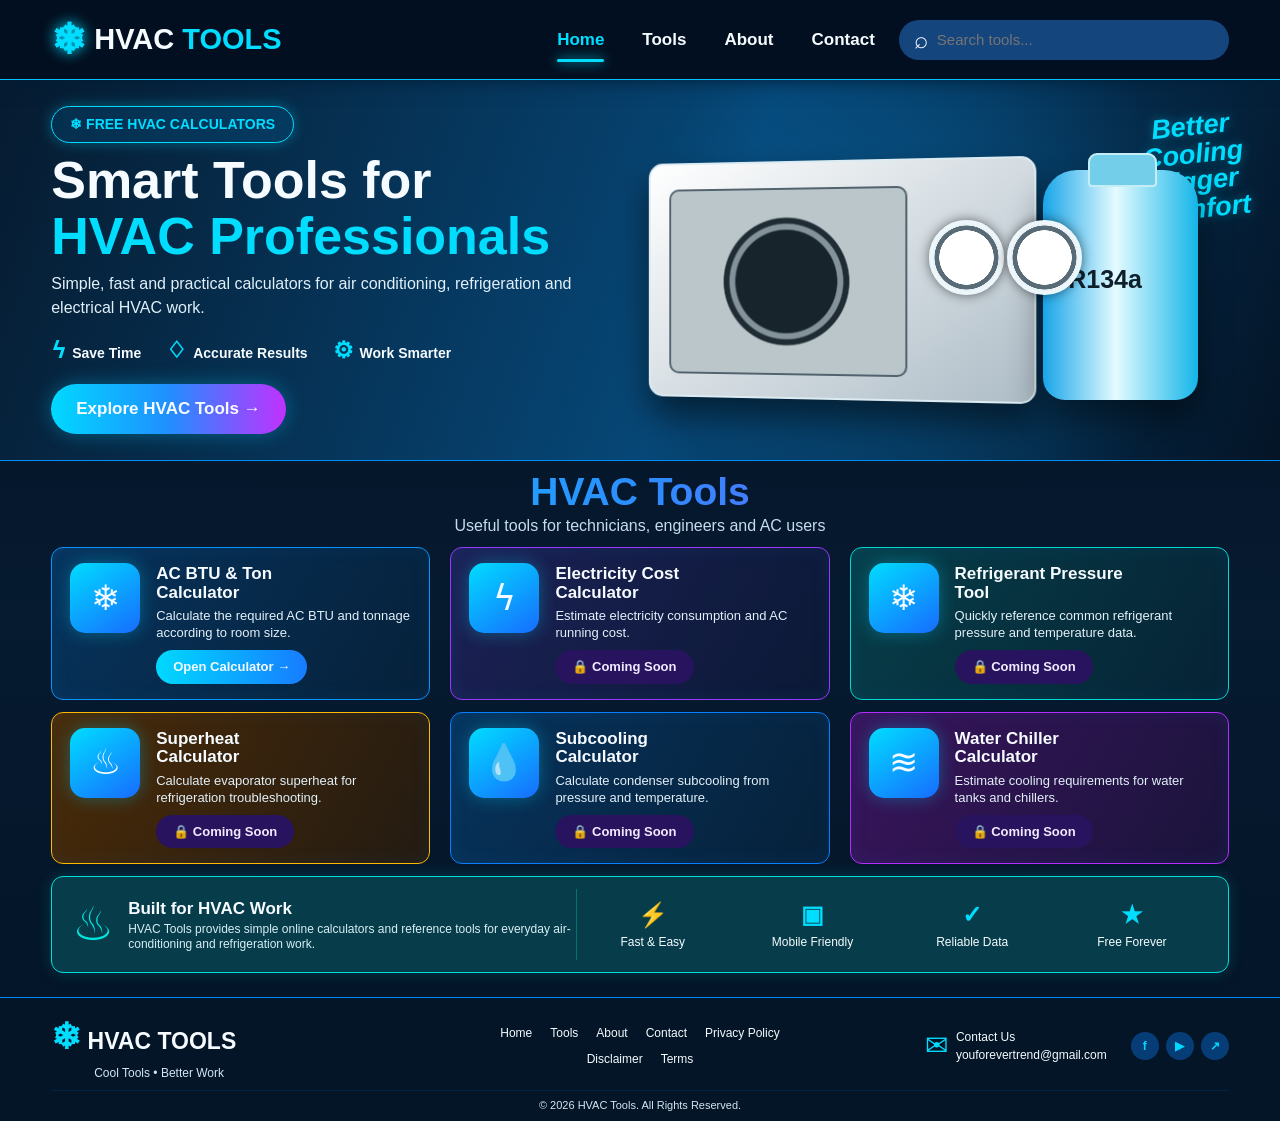
==== commit 58dd6b51: "Rename index-10.html to index.html" ====
--- a/index.html
+++ b/index.html
@@ -1,1031 +1,182 @@
-<!DOCTYPE html>
+<!doctype html>
 <html lang="en">
 <head>
-<meta charset="UTF-8">
-<meta name="viewport" content="width=device-width, initial-scale=1.0">
-<meta name="description" content="Free HVAC calculators and practical tools for air conditioning, refrigeration and electrical HVAC work.">
-<meta name="keywords" content="HVAC tools, AC BTU calculator, refrigeration pressure, superheat, subcooling, water chiller">
-<meta name="author" content="HVAC Tools">
+<meta charset="utf-8">
+<meta name="viewport" content="width=device-width,initial-scale=1">
+<meta name="description" content="Free HVAC calculators and practical AC tools for technicians and AC users.">
+<title>HVAC Tools - Free AC & HVAC Calculators</title>
+<style>
+:root{--bg:#031426;--bg2:#061d35;--cyan:#00dcff;--blue:#168cff;--purple:#9a36ff;--text:#f5fbff;--muted:#bfd8e9}
+*{box-sizing:border-box;margin:0;padding:0}
+html{scroll-behavior:smooth}
+body{font-family:Arial,Helvetica,sans-serif;color:var(--text);background:linear-gradient(180deg,#020e1d,#061a30 55%,#031426);line-height:1.5}
+a{text-decoration:none;color:inherit}
+.container{width:min(1340px,92%);margin:auto}
 
-<title>HVAC Tools - Free AC & HVAC Calculators</title>
+/* NAV */
+.navbar{min-height:66px;display:flex;align-items:center;gap:24px;padding:8px 4%;background:#020f20;border-bottom:1px solid #00bfff;position:sticky;top:0;z-index:50;box-shadow:0 0 18px #001d35}
+.logo{display:flex;align-items:center;gap:8px;font-size:29px;font-weight:900;white-space:nowrap}
+.logo .snow{font-size:42px;color:#00ddff;text-shadow:0 0 14px #00ddff}
+.logo strong,.gradient{color:#00ddff}
+.nav{display:flex;gap:38px;margin-left:auto}
+.nav a{font-weight:700;font-size:17px;padding:14px 0;position:relative}
+.nav a:hover,.nav a.active{color:#00ddff}
+.nav a.active:after{content:"";position:absolute;left:0;right:0;bottom:4px;height:3px;background:#00ddff;box-shadow:0 0 12px #00ddff;border-radius:5px}
+.search{width:330px;height:40px;border-radius:25px;background:#15457d;display:flex;align-items:center;padding:0 15px}
+.search span{font-size:24px;margin-right:9px}
+.search input{width:100%;border:0;outline:0;background:transparent;color:#fff;font-size:15px}
 
-<style>
-:root{
-  --bg:#031426;
-  --bg2:#061d35;
-  --card:#08233c;
-  --cyan:#00d9ff;
-  --blue:#168cff;
-  --purple:#8a35ff;
-  --text:#f5fbff;
-  --muted:#b8d2e6;
-  --line:rgba(0,220,255,.55);
+/* HERO */
+.hero{overflow:hidden;min-height:380px;border-bottom:1px solid #008fff;background:radial-gradient(circle at 72% 50%,#0878bd66,transparent 30%),linear-gradient(110deg,#061b30,#064777 55%,#041426)}
+.hero-inner{min-height:380px;display:grid;grid-template-columns:48% 52%;align-items:center}
+.badge{display:inline-flex;gap:8px;align-items:center;padding:7px 18px;border:1px solid #00ddff;border-radius:25px;color:#00ddff;background:#007bc52b;box-shadow:0 0 14px #00ddff55;font-weight:800;font-size:14px}
+.hero h1{font-size:52px;line-height:1.06;margin:10px 0 8px;font-weight:900}
+.hero p{max-width:590px;font-size:16px;color:#e0f0fa}
+.features{display:flex;gap:25px;flex-wrap:wrap;margin:13px 0 17px}
+.feature{font-size:14px;font-weight:700}
+.feature b{font-size:23px;color:#00ddff;margin-right:6px}
+.cta{display:inline-block;padding:12px 25px;border-radius:28px;background:linear-gradient(90deg,#00d9ff,#208fff,#c131ff);font-size:17px;font-weight:800;box-shadow:0 0 20px #00cfff55}
+
+/* VISUAL */
+.visual{height:350px;position:relative}
+.ac{position:absolute;left:4%;top:65px;width:390px;height:240px;border-radius:15px;background:linear-gradient(145deg,#fff,#aebdc7);border:2px solid #dcebf2;box-shadow:0 20px 35px #0008;transform:perspective(700px) rotateY(-7deg)}
+.ac:before{content:"";position:absolute;left:20px;top:25px;width:240px;height:185px;border:2px solid #52636e;border-radius:10px;background:radial-gradient(circle,#18242b 0 34%,#84939a 35% 38%,#202c33 39% 42%,#bbc6cb 43% 100%)}
+.gauges{position:absolute;z-index:3;left:51%;top:125px;display:flex}
+.gauge{width:75px;height:75px;border-radius:50%;background:radial-gradient(circle,#fff 0 57%,#596b76 58% 67%,#e8f2f5 68%);border:4px solid #edf6fa;box-shadow:0 0 12px #0008}
+.gauge+ .gauge{margin-left:3px}
+.cyl{position:absolute;z-index:2;right:5%;top:75px;width:155px;height:230px;border-radius:34px 34px 22px 22px;background:linear-gradient(90deg,#18a5e8,#e4fbff 47%,#14b5e8);box-shadow:0 20px 35px #0007}
+.cyl:before{content:"";position:absolute;left:45px;top:-17px;width:65px;height:30px;border-radius:9px 9px 4px 4px;background:#73cfe9;border:2px solid #c4edf6}
+.cyl:after{content:"R134a";position:absolute;left:25px;top:91px;color:#10202b;font-size:25px;font-weight:900}
+.cool{position:absolute;right:-3%;top:18px;color:#00ddff;font-size:27px;line-height:1.02;text-align:center;font-style:italic;font-weight:900;transform:rotate(-6deg);text-shadow:0 0 12px #00ddff66}
+
+/* TOOLS */
+.tools{padding:10px 0 14px}
+.heading{text-align:center;margin-bottom:9px}
+.heading h2{font-size:39px;line-height:1.1;background:linear-gradient(90deg,#00ddff,#2c8dff,#a63bff);-webkit-background-clip:text;background-clip:text;color:transparent}
+.heading p{color:#c5ddec;font-size:16px}
+.grid{display:grid;grid-template-columns:repeat(3,1fr);gap:12px 20px}
+.card{min-height:146px;padding:15px 18px;border:1px solid #0794ff;border-radius:12px;display:grid;grid-template-columns:70px 1fr;gap:16px;background:linear-gradient(120deg,#07335c,#06213a);box-shadow:inset 0 0 20px #008cff14}
+.card:nth-child(2){border-color:#9a38ff;background:linear-gradient(120deg,#1c2156,#0b1935)}
+.card:nth-child(3){border-color:#00d8d0;background:linear-gradient(120deg,#073e49,#062335)}
+.card:nth-child(4){border-color:#ffb900;background:linear-gradient(120deg,#4a2b08,#231b12)}
+.card:nth-child(5){border-color:#087fff}
+.card:nth-child(6){border-color:#b52cff;background:linear-gradient(120deg,#39145c,#1a143b)}
+.icon{width:70px;height:70px;border-radius:15px;display:grid;place-items:center;font-size:35px;background:linear-gradient(145deg,#00ddff,#176cff);box-shadow:0 0 18px #00d9ff55}
+.card h3{font-size:17px;line-height:1.1;margin:2px 0 6px}
+.card p{font-size:13px;line-height:1.3;color:#e2f0f9}
+.btn{display:inline-block;margin-top:8px;padding:7px 17px;border-radius:20px;background:linear-gradient(90deg,#00d9ff,#177cff);font-size:13px;font-weight:800}
+.soon{background:#28135e;color:#f1eaff;box-shadow:none}
+
+/* INFO + FOOTER */
+.info{margin-top:12px;border:1px solid #00ded8;border-radius:12px;padding:12px 20px;display:grid;grid-template-columns:1.6fr 2fr;align-items:center;background:#073d4b;box-shadow:0 0 15px #00ded82e}
+.info-left{display:flex;align-items:center;gap:14px;border-right:1px solid #00dcd855}
+.info-left .big{font-size:47px;color:#00e4dc}.info-left h3{font-size:17px}.info-left p{font-size:12px;max-width:470px;color:#d7eef4;line-height:1.3}
+.info-items{display:grid;grid-template-columns:repeat(4,1fr);gap:8px}
+.info-item{text-align:center;font-size:12px}.info-item b{display:block;color:#00ddff;font-size:24px}
+footer{border-top:1px solid #008cff;background:#031526;margin-top:10px;padding:12px 0 8px}
+.footer{display:grid;grid-template-columns:1.2fr 1fr 1.2fr;align-items:center;gap:20px}
+.footer-logo{font-size:23px;font-weight:900}.footer-logo span{color:#00ddff;font-size:36px}.tag{font-size:12px;margin-left:43px;color:#d1e7f4}
+.footer-links{display:flex;flex-wrap:wrap;justify-content:center;gap:8px 18px;font-size:12px}
+.contact{justify-self:end;display:flex;align-items:center;gap:8px;font-size:12px}.mail{font-size:28px;color:#00ddff}.social{display:flex;gap:7px;margin-left:16px}.social a{width:28px;height:28px;border-radius:50%;display:grid;place-items:center;background:#073d76;color:#00d9ff;font-weight:bold}
+.copy{border-top:1px solid #008cff22;margin-top:8px;padding-top:6px;text-align:center;font-size:11px;color:#d2e7f3}
+
+/* RESPONSIVE */
+@media(max-width:1050px){
+  .nav{gap:20px}.search{width:230px}.hero h1{font-size:44px}.grid{gap:10px}
 }
-
-*{box-sizing:border-box;margin:0;padding:0}
-
-html{scroll-behavior:smooth}
-
-body{
-  font-family:Arial,Helvetica,sans-serif;
-  background:
-    radial-gradient(circle at 50% 20%,rgba(0,149,255,.12),transparent 35%),
-    linear-gradient(180deg,#020f20 0%,#04182b 55%,#031426 100%);
-  color:var(--text);
-  line-height:1.5;
+@media(max-width:820px){
+  .navbar{flex-wrap:wrap}.nav{order:3;width:100%;justify-content:center}.search{margin-left:auto}
+  .hero-inner{grid-template-columns:1fr;text-align:center}.hero{padding-top:20px}.hero p{margin:auto}.features{justify-content:center}
+  .visual{width:100%;max-width:600px;margin:auto;transform:scale(.85);transform-origin:top center}
+  .grid{grid-template-columns:repeat(2,1fr)}
+  .info{grid-template-columns:1fr}.info-left{border-right:0;border-bottom:1px solid #00dcd855;padding-bottom:10px}.info-items{padding-top:10px}
+  .footer{grid-template-columns:1fr;text-align:center}.contact{justify-self:center}.tag{margin-left:0}
 }
-
-a{text-decoration:none;color:inherit}
-
-.container{
-  width:min(1330px,92%);
-  margin:auto;
-}
-
-/* ================= NAVBAR ================= */
-
-.navbar{
-  height:66px;
-  display:flex;
-  align-items:center;
-  justify-content:space-between;
-  gap:25px;
-  padding:0 5%;
-  background:rgba(2,14,29,.96);
-  border-bottom:1px solid rgba(0,221,255,.65);
-  position:sticky;
-  top:0;
-  z-index:1000;
-  box-shadow:0 0 18px rgba(0,190,255,.15);
-}
-
-.logo{
-  display:flex;
-  align-items:center;
-  gap:9px;
-  font-size:29px;
-  font-weight:900;
-  letter-spacing:-1px;
-  white-space:nowrap;
-}
-
-.logo-icon{
-  color:#00dcff;
-  font-size:45px;
-  line-height:1;
-  text-shadow:0 0 15px #00d9ff;
-}
-
-.logo span{color:#fff}
-.logo strong{
-  color:#08dfff;
-  text-shadow:0 0 15px rgba(0,217,255,.5);
-}
-
-.nav-links{
-  display:flex;
-  align-items:center;
-  gap:42px;
-  margin-left:auto;
-}
-
-.nav-links a{
-  font-size:17px;
-  font-weight:700;
-  color:#e7f5ff;
-  padding:21px 0 17px;
-  position:relative;
-}
-
-.nav-links a:hover,
-.nav-links a.active{color:#00dfff}
-
-.nav-links a.active:after{
-  content:"";
-  position:absolute;
-  height:4px;
-  left:0;
-  right:0;
-  bottom:-1px;
-  background:#00dcff;
-  box-shadow:0 0 14px #00dcff;
-  border-radius:5px;
-}
-
-.search{
-  width:335px;
-  height:39px;
-  border-radius:25px;
-  background:linear-gradient(90deg,#153b68,#15529a);
-  display:flex;
-  align-items:center;
-  padding:0 15px;
-  margin-left:15px;
-}
-
-.search-icon{
-  font-size:23px;
-  margin-right:12px;
-}
-
-.search input{
-  width:100%;
-  border:0;
-  outline:0;
-  background:transparent;
-  color:#fff;
-  font-size:15px;
-}
-
-.search input::placeholder{color:#c4d5e7}
-
-/* ================= HERO ================= */
-
-.hero{
-  min-height:370px;
-  position:relative;
-  overflow:hidden;
-  border-bottom:1px solid rgba(0,217,255,.5);
-  background:
-    radial-gradient(circle at 75% 55%,rgba(0,159,255,.34),transparent 31%),
-    radial-gradient(circle at 35% 100%,rgba(0,102,255,.28),transparent 35%),
-    linear-gradient(115deg,#061b31 0%,#063c6a 55%,#06182c 100%);
-}
-
-.hero:before{
-  content:"";
-  position:absolute;
-  width:700px;
-  height:170px;
-  left:-120px;
-  bottom:-100px;
-  background:#00bfff;
-  filter:blur(65px);
-  opacity:.28;
-  transform:rotate(-9deg);
-}
-
-.hero:after{
-  content:"";
-  position:absolute;
-  width:650px;
-  height:2px;
-  left:-80px;
-  bottom:42px;
-  background:linear-gradient(90deg,transparent,#00dcff,transparent);
-  transform:rotate(-8deg);
-  box-shadow:0 0 20px #00dcff;
-}
-
-.hero-inner{
-  min-height:370px;
-  display:grid;
-  grid-template-columns:49% 51%;
-  align-items:center;
-  position:relative;
-  z-index:2;
-}
-
-.hero-content{padding:25px 0 20px}
-
-.badge{
-  display:inline-flex;
-  align-items:center;
-  gap:8px;
-  border:1px solid #00ddff;
-  border-radius:25px;
-  padding:7px 18px;
-  color:#03dfff;
-  font-weight:800;
-  font-size:14px;
-  background:rgba(0,105,190,.22);
-  box-shadow:0 0 13px rgba(0,217,255,.5), inset 0 0 12px rgba(0,217,255,.1);
-  margin-bottom:10px;
-}
-
-.badge .snow{font-size:20px}
-
-.hero h1{
-  font-size:51px;
-  line-height:1.08;
-  font-weight:900;
-  letter-spacing:-1.5px;
-  margin-bottom:7px;
-}
-
-.gradient-text{
-  background:linear-gradient(90deg,#00dfff,#087eff,#a92dff);
-  -webkit-background-clip:text;
-  background-clip:text;
-  color:transparent;
-}
-
-.hero p{
-  max-width:600px;
-  color:#e0f1fc;
-  font-size:16px;
-  line-height:1.45;
-  margin-bottom:12px;
-}
-
-.features{
-  display:flex;
-  gap:28px;
-  flex-wrap:wrap;
-  margin:8px 0 17px;
-}
-
-.feature{
-  display:flex;
-  align-items:center;
-  gap:8px;
-  font-size:14px;
-  font-weight:700;
-}
-
-.feature i{
-  font-style:normal;
-  font-size:24px;
-  color:#00dcff;
-  text-shadow:0 0 10px #00dcff;
-}
-
-.cta{
-  display:inline-flex;
-  align-items:center;
-  gap:14px;
-  padding:12px 25px;
-  border-radius:28px;
-  color:#fff;
-  font-size:17px;
-  font-weight:800;
-  background:linear-gradient(90deg,#00d9ff,#1c98ff,#c132ff);
-  box-shadow:0 0 22px rgba(0,205,255,.42);
-  transition:.25s;
-}
-
-.cta:hover{
-  transform:translateY(-2px);
-  box-shadow:0 0 30px rgba(0,205,255,.7);
-}
-
-/* HVAC illustration */
-
-.hero-visual{
-  height:100%;
-  min-height:350px;
-  position:relative;
-  display:flex;
-  align-items:center;
-  justify-content:center;
-}
-
-.ac-unit{
-  width:390px;
-  height:250px;
-  border-radius:16px;
-  position:absolute;
-  left:40px;
-  top:58px;
-  background:linear-gradient(145deg,#f8fbff,#aebdca);
-  border:2px solid #d9e8f1;
-  box-shadow:0 18px 40px rgba(0,0,0,.38),0 0 25px rgba(0,194,255,.2);
-  transform:perspective(700px) rotateY(-8deg);
-}
-
-.ac-unit:before{
-  content:"";
-  position:absolute;
-  left:22px;
-  top:27px;
-  width:235px;
-  height:194px;
-  border:2px solid #566c79;
-  border-radius:10px;
-  background:
-    repeating-radial-gradient(circle at center,#7d8b92 0 2px,transparent 3px 10px),
-    radial-gradient(circle,#17232c 0 34%,#8d9ca3 35% 38%,#202d35 39% 42%,#bac5ca 43% 100%);
-}
-
-.ac-unit:after{
-  content:"AC";
-  position:absolute;
-  right:35px;
-  top:30px;
-  color:#60717c;
-  font-size:17px;
-  font-weight:bold;
-}
-
-.gauge-set{
-  position:absolute;
-  z-index:4;
-  left:260px;
-  top:132px;
-  display:flex;
-  gap:4px;
-}
-
-.gauge{
-  width:74px;
-  height:74px;
-  border-radius:50%;
-  background:radial-gradient(circle,#f7fbff 0 57%,#4c6070 58% 66%,#dce7ed 67%);
-  border:4px solid #e8f1f5;
-  box-shadow:0 0 12px rgba(0,0,0,.45);
-  position:relative;
-}
-
-.gauge:before{
-  content:"";
-  position:absolute;
-  width:2px;
-  height:25px;
-  background:#ef2638;
-  left:50%;
-  top:11px;
-  transform-origin:bottom;
-  transform:rotate(28deg);
-}
-
-.gauge.blue{border-color:#d9f3ff}
-.gauge.blue:before{background:#147cff;transform:rotate(-28deg)}
-
-.hose{
-  position:absolute;
-  height:7px;
-  border-radius:10px;
-  transform-origin:left center;
-  box-shadow:0 0 5px rgba(0,0,0,.6);
-}
-.hose.red{background:#ef2534;width:145px;left:305px;top:211px;transform:rotate(22deg)}
-.hose.blue{background:#087eff;width:150px;left:288px;top:218px;transform:rotate(57deg)}
-.hose.yellow{background:#ffb300;width:135px;left:329px;top:205px;transform:rotate(75deg)}
-
-.cylinder{
-  width:155px;
-  height:235px;
-  position:absolute;
-  right:45px;
-  top:76px;
-  border-radius:35px 35px 22px 22px;
-  background:linear-gradient(90deg,#21a4e9,#dff9ff 45%,#19b7e9);
-  box-shadow:0 20px 35px rgba(0,0,0,.35),0 0 22px rgba(0,220,255,.25);
-  z-index:3;
-}
-
-.cylinder:before{
-  content:"";
-  position:absolute;
-  width:68px;
-  height:31px;
-  top:-17px;
-  left:44px;
-  border-radius:10px 10px 4px 4px;
-  background:linear-gradient(90deg,#0799d7,#bcecf8,#078dc8);
-  border:2px solid #b7e5f1;
-}
-
-.cylinder:after{
-  content:"R134a";
-  position:absolute;
-  top:94px;
-  left:26px;
-  color:#101d27;
-  font-size:25px;
-  font-weight:900;
-}
-
-.cylinder-label{
-  position:absolute;
-  top:132px;
-  left:44px;
-  font-size:10px;
-  color:#123040;
-  font-weight:800;
-  text-align:center;
-}
-
-.cooling-text{
-  position:absolute;
-  right:-15px;
-  top:20px;
-  width:130px;
-  font-size:29px;
-  line-height:1.05;
-  font-weight:800;
-  font-style:italic;
-  color:#00e0ff;
-  text-align:center;
-  transform:rotate(-6deg);
-  text-shadow:0 0 13px rgba(0,220,255,.45);
-}
-
-/* ================= TOOLS ================= */
-
-.tools-section{
-  padding:9px 0 10px;
-  background:
-    radial-gradient(circle at 50% 10%,rgba(0,140,255,.07),transparent 35%);
-}
-
-.section-title{
-  text-align:center;
-  margin-bottom:6px;
-}
-
-.title-line{
-  display:flex;
-  align-items:center;
-  justify-content:center;
-  gap:28px;
-}
-
-.title-line:before,
-.title-line:after{
-  content:"";
-  width:150px;
-  height:2px;
-  background:linear-gradient(90deg,transparent,#00dcff);
-  box-shadow:0 0 7px rgba(0,217,255,.6);
-}
-
-.title-line:after{
-  background:linear-gradient(90deg,#00dcff,transparent);
-}
-
-.section-title h2{
-  font-size:38px;
-  line-height:1.1;
-  font-weight:900;
-  background:linear-gradient(90deg,#00dfff,#278bff,#ae35ff);
-  -webkit-background-clip:text;
-  background-clip:text;
-  color:transparent;
-}
-
-.section-title p{
-  font-size:16px;
-  color:#c3dff0;
-  margin-top:0;
-}
-
-.tool-grid{
-  display:grid;
-  grid-template-columns:repeat(3,1fr);
-  gap:12px 20px;
-  margin-top:8px;
-}
-
-.tool-card{
-  min-height:145px;
-  position:relative;
-  overflow:hidden;
-  border:1px solid #087ee8;
-  border-radius:12px;
-  padding:15px 18px;
-  display:grid;
-  grid-template-columns:72px 1fr;
-  gap:17px;
-  background:
-    radial-gradient(circle at 82% 65%,rgba(0,160,255,.28),transparent 40%),
-    linear-gradient(120deg,#07315b,#06213a);
-  box-shadow:inset 0 0 20px rgba(0,170,255,.1),0 0 8px rgba(0,150,255,.2);
-}
-
-.tool-card:nth-child(2){
-  border-color:#9139ff;
-  background:radial-gradient(circle at 80% 60%,rgba(137,45,255,.3),transparent 40%),linear-gradient(120deg,#182057,#0a1936);
-}
-.tool-card:nth-child(3){
-  border-color:#00d8d0;
-  background:radial-gradient(circle at 82% 55%,rgba(0,221,202,.25),transparent 42%),linear-gradient(120deg,#073c48,#062235);
-}
-.tool-card:nth-child(4){
-  border-color:#ffb900;
-  background:radial-gradient(circle at 82% 55%,rgba(255,160,0,.22),transparent 42%),linear-gradient(120deg,#4a2b08,#231b12);
-}
-.tool-card:nth-child(5){
-  border-color:#087fff;
-  background:radial-gradient(circle at 82% 55%,rgba(0,110,255,.3),transparent 42%),linear-gradient(120deg,#063a6c,#071f38);
-}
-.tool-card:nth-child(6){
-  border-color:#b52cff;
-  background:radial-gradient(circle at 82% 55%,rgba(180,40,255,.3),transparent 42%),linear-gradient(120deg,#39135e,#1a143b);
-}
-
-.tool-icon{
-  width:70px;
-  height:70px;
-  border-radius:15px;
-  display:flex;
-  align-items:center;
-  justify-content:center;
-  font-size:36px;
-  background:linear-gradient(145deg,#00dfff,#1768ff);
-  box-shadow:0 0 18px rgba(0,217,255,.45);
-}
-
-.tool-card:nth-child(2) .tool-icon{background:linear-gradient(145deg,#bd43ff,#6530e9)}
-.tool-card:nth-child(3) .tool-icon{background:linear-gradient(145deg,#00e9d5,#00a9bc)}
-.tool-card:nth-child(4) .tool-icon{background:linear-gradient(145deg,#ffd21c,#ff7800)}
-.tool-card:nth-child(5) .tool-icon{background:linear-gradient(145deg,#00dfff,#1470ff)}
-.tool-card:nth-child(6) .tool-icon{background:linear-gradient(145deg,#ff4df0,#8425ff)}
-
-.tool-info h3{
-  font-size:17px;
-  line-height:1.12;
-  margin:3px 0 6px;
-}
-
-.tool-info p{
-  color:#e2f1fb;
-  font-size:13px;
-  line-height:1.3;
-  max-width:280px;
-}
-
-.tool-btn{
-  display:inline-flex;
-  align-items:center;
-  gap:9px;
-  margin-top:8px;
-  padding:7px 17px;
-  border-radius:20px;
-  font-size:13px;
-  font-weight:800;
-  background:linear-gradient(90deg,#00d9ff,#167fff);
-  box-shadow:0 0 13px rgba(0,207,255,.3);
-}
-
-.lock{
-  color:#fff;
-  opacity:.9;
-}
-
-.coming{
-  background:rgba(28,16,80,.8);
-  box-shadow:none;
-}
-
-/* ================= INFO BAR ================= */
-
-.info-bar{
-  margin-top:12px;
-  min-height:90px;
-  border:1px solid #00ded8;
-  border-radius:12px;
-  background:
-    radial-gradient(circle at 20% 50%,rgba(0,218,216,.18),transparent 35%),
-    linear-gradient(90deg,#073e4a,#06304b);
-  box-shadow:0 0 15px rgba(0,224,218,.18);
-  display:grid;
-  grid-template-columns:1.7fr 2fr;
-  align-items:center;
-  padding:12px 20px;
-}
-
-.info-left{
-  display:flex;
-  align-items:center;
-  gap:15px;
-  border-right:1px solid rgba(0,220,255,.55);
-  min-height:65px;
-}
-
-.info-icon{
-  font-size:50px;
-  color:#00e4dc;
-}
-
-.info-left h3{font-size:17px}
-.info-left p{
-  font-size:12px;
-  line-height:1.3;
-  max-width:430px;
-  color:#d7eef4;
-}
-
-.info-items{
-  display:grid;
-  grid-template-columns:repeat(4,1fr);
-  gap:8px;
-}
-
-.info-item{
-  min-height:61px;
-  display:flex;
-  align-items:center;
-  justify-content:center;
-  flex-direction:column;
-  text-align:center;
-  gap:4px;
-  border-radius:8px;
-  background:rgba(0,0,0,.14);
-  font-size:12px;
-  color:#f1fbff;
-}
-
-.info-item b{
-  font-size:25px;
-  color:#00ddff;
-  line-height:1;
-}
-
-/* ================= FOOTER ================= */
-
-footer{
-  margin-top:10px;
-  border-top:1px solid #008cff;
-  background:#031526;
-  padding:12px 0 8px;
-}
-
-.footer-grid{
-  display:grid;
-  grid-template-columns:1.25fr 1fr 1.25fr;
-  align-items:center;
-  gap:25px;
-  padding-bottom:9px;
-}
-
-.footer-logo{
-  font-size:23px;
-  font-weight:900;
-  display:flex;
-  align-items:center;
-  gap:7px;
-}
-
-.footer-logo .snow{font-size:38px;color:#00dcff}
-.footer-logo strong{color:#00dfff}
-
-.footer-tag{
-  color:#d1e7f4;
-  font-size:12px;
-  margin-left:45px;
-  margin-top:-5px;
-}
-
-.footer-links{
-  display:flex;
-  justify-content:center;
-  flex-wrap:wrap;
-  gap:9px 20px;
-  font-size:12px;
-}
-
-.footer-links a:hover{color:#00dcff}
-
-.contact{
-  justify-self:end;
-  display:flex;
-  align-items:center;
-  gap:10px;
-}
-
-.mail{
-  font-size:28px;
-  color:#00dcff;
-}
-
-.contact small{
-  display:block;
-  color:#e7f8ff;
-  font-size:12px;
-}
-
-.socials{
-  display:flex;
-  gap:9px;
-  margin-left:25px;
-}
-
-.social{
-  width:29px;
-  height:29px;
-  border-radius:50%;
-  display:flex;
-  align-items:center;
-  justify-content:center;
-  background:#073d76;
-  color:#00d9ff;
-  font-weight:900;
-}
-
-.copyright{
-  border-top:1px solid rgba(0,160,255,.18);
-  padding-top:6px;
-  text-align:center;
-  color:#d2e7f3;
-  font-size:11px;
-}
-
-/* ================= RESPONSIVE ================= */
-
-@media(max-width:1100px){
-  .nav-links{gap:20px}
-  .search{width:220px}
-  .hero h1{font-size:42px}
-  .hero-visual{transform:scale(.86)}
-  .tool-grid{gap:10px}
-}
-
-@media(max-width:850px){
-  .navbar{
-    height:auto;
-    min-height:65px;
-    flex-wrap:wrap;
-    padding:8px 4%;
-  }
-  .nav-links{
-    order:3;
-    width:100%;
-    justify-content:center;
-    gap:25px;
-  }
-  .search{margin-left:auto}
-  .hero-inner{
-    grid-template-columns:1fr;
-  }
-  .hero-content{text-align:center}
-  .hero p{margin-left:auto;margin-right:auto}
-  .features{justify-content:center}
-  .hero-visual{min-height:330px}
-  .tool-grid{grid-template-columns:repeat(2,1fr)}
-  .info-bar{grid-template-columns:1fr}
-  .info-left{
-    border-right:0;
-    border-bottom:1px solid rgba(0,220,255,.45);
-    padding-bottom:10px;
-  }
-  .info-items{padding-top:10px}
-  .footer-grid{grid-template-columns:1fr;text-align:center}
-  .contact{justify-self:center}
-  .footer-tag{margin-left:0}
-}
-
-@media(max-width:600px){
-  .logo{font-size:23px}
-  .logo-icon{font-size:36px}
-  .search{width:100%;order:2;margin:0}
-  .nav-links{gap:15px;font-size:14px}
-  .nav-links a{font-size:14px;padding:8px 0}
-  .hero h1{font-size:36px}
-  .hero{min-height:650px}
-  .hero-inner{min-height:650px}
-  .hero-visual{transform:scale(.68);margin-top:-45px}
-  .tool-grid{grid-template-columns:1fr}
-  .title-line:before,.title-line:after{width:55px}
-  .section-title h2{font-size:30px}
-  .info-items{grid-template-columns:repeat(2,1fr)}
-  .footer-links{gap:8px 14px}
-  .contact{flex-wrap:wrap;justify-content:center}
+@media(max-width:560px){
+  .logo{font-size:22px}.logo .snow{font-size:34px}.search{order:2;width:100%;margin:0}.nav{gap:15px}.nav a{font-size:14px}
+  .hero h1{font-size:35px}.hero{min-height:610px}.hero-inner{min-height:610px}.visual{transform:scale(.64);height:300px;margin-top:-25px}
+  .grid{grid-template-columns:1fr}.heading h2{font-size:31px}.info-items{grid-template-columns:repeat(2,1fr);row-gap:10px}
 }
 </style>
 </head>
-
 <body>
 
-<!-- ================= NAVIGATION ================= -->
 <header class="navbar">
-  <a href="index.html" class="logo">
-    <span class="logo-icon">❄</span>
-    <span>HVAC <strong>TOOLS</strong></span>
-  </a>
-
-  <nav class="nav-links">
-    <a href="index.html" class="active">Home</a>
+  <a class="logo" href="index.html"><span class="snow">❄</span>HVAC <strong>TOOLS</strong></a>
+  <nav class="nav">
+    <a class="active" href="index.html">Home</a>
     <a href="#tools">Tools</a>
     <a href="about.html">About</a>
     <a href="Contact.html">Contact</a>
   </nav>
-
-  <div class="search">
-    <span class="search-icon">⌕</span>
-    <input id="toolSearch" type="search" placeholder="Search tools..." aria-label="Search tools">
-  </div>
+  <div class="search"><span>⌕</span><input id="search" type="search" placeholder="Search tools..."></div>
 </header>
 
-
-<!-- ================= HERO ================= -->
 <section class="hero">
   <div class="container hero-inner">
-
-    <div class="hero-content">
-      <div class="badge"><span class="snow">❄</span> FREE HVAC CALCULATORS</div>
-
-      <h1>
-        Smart Tools for<br>
-        <span class="gradient-text">HVAC Professionals</span>
-      </h1>
-
-      <p>
-        Simple, fast and practical calculators for air conditioning,
-        refrigeration and electrical HVAC work.
-      </p>
-
+    <div>
+      <span class="badge">❄ FREE HVAC CALCULATORS</span>
+      <h1>Smart Tools for<br><span class="gradient">HVAC Professionals</span></h1>
+      <p>Simple, fast and practical calculators for air conditioning, refrigeration and electrical HVAC work.</p>
       <div class="features">
-        <div class="feature"><i>ϟ</i> Save Time</div>
-        <div class="feature"><i>♢</i> Accurate Results</div>
-        <div class="feature"><i>⚙</i> Work Smarter</div>
+        <span class="feature"><b>ϟ</b>Save Time</span>
+        <span class="feature"><b>♢</b>Accurate Results</span>
+        <span class="feature"><b>⚙</b>Work Smarter</span>
       </div>
-
-      <a href="#tools" class="cta">Explore HVAC Tools <span>→</span></a>
+      <a class="cta" href="#tools">Explore HVAC Tools →</a>
     </div>
-
-    <div class="hero-visual" aria-label="HVAC equipment illustration">
-      <div class="ac-unit"></div>
-
-      <div class="gauge-set">
-        <div class="gauge blue"></div>
-        <div class="gauge"></div>
-      </div>
-
-      <div class="hose red"></div>
-      <div class="hose blue"></div>
-      <div class="hose yellow"></div>
-
-      <div class="cylinder">
-        <div class="cylinder-label">REFRIGERANT<br>R134a<br>❄</div>
-      </div>
-
-      <div class="cooling-text">
-        Better<br>
-        Cooling<br>
-        Bigger<br>
-        Comfort
-      </div>
+    <div class="visual">
+      <div class="ac"></div>
+      <div class="gauges"><div class="gauge"></div><div class="gauge"></div></div>
+      <div class="cyl"></div>
+      <div class="cool">Better<br>Cooling<br>Bigger<br>Comfort</div>
     </div>
-
   </div>
 </section>
 
+<main id="tools" class="tools">
+<div class="container">
+  <div class="heading"><h2>HVAC Tools</h2><p>Useful tools for technicians, engineers and AC users</p></div>
 
-<!-- ================= TOOLS ================= -->
-<main id="tools" class="tools-section">
-  <div class="container">
+  <div class="grid" id="grid">
+    <article class="card" data-name="AC BTU Ton Calculator">
+      <div class="icon">❄</div><div><h3>AC BTU &amp; Ton<br>Calculator</h3><p>Calculate the required AC BTU and tonnage according to room size.</p><a class="btn" href="btu-calculator.html">Open Calculator →</a></div>
+    </article>
+    <article class="card" data-name="Electricity Cost Calculator"><div class="icon">ϟ</div><div><h3>Electricity Cost<br>Calculator</h3><p>Estimate electricity consumption and AC running cost.</p><span class="btn soon">🔒 Coming Soon</span></div></article>
+    <article class="card" data-name="Refrigerant Pressure Tool"><div class="icon">❄</div><div><h3>Refrigerant Pressure<br>Tool</h3><p>Quickly reference common refrigerant pressure and temperature data.</p><span class="btn soon">🔒 Coming Soon</span></div></article>
+    <article class="card" data-name="Superheat Calculator"><div class="icon">♨</div><div><h3>Superheat<br>Calculator</h3><p>Calculate evaporator superheat for refrigeration troubleshooting.</p><span class="btn soon">🔒 Coming Soon</span></div></article>
+    <article class="card" data-name="Subcooling Calculator"><div class="icon">💧</div><div><h3>Subcooling<br>Calculator</h3><p>Calculate condenser subcooling from pressure and temperature.</p><span class="btn soon">🔒 Coming Soon</span></div></article>
+    <article class="card" data-name="Water Chiller Calculator"><div class="icon">≋</div><div><h3>Water Chiller<br>Calculator</h3><p>Estimate cooling requirements for water tanks and chillers.</p><span class="btn soon">🔒 Coming Soon</span></div></article>
+  </div>
 
-    <div class="section-title">
-      <div class="title-line">
-        <h2>HVAC Tools</h2>
-      </div>
-      <p>Useful tools for technicians, engineers and AC users</p>
+  <section class="info">
+    <div class="info-left"><span class="big">♨</span><div><h3>Built for HVAC Work</h3><p>HVAC Tools provides simple online calculators and reference tools for everyday air-conditioning and refrigeration work.</p></div></div>
+    <div class="info-items">
+      <div class="info-item"><b>⚡</b>Fast &amp; Easy</div><div class="info-item"><b>▣</b>Mobile Friendly</div><div class="info-item"><b>✓</b>Reliable Data</div><div class="info-item"><b>★</b>Free Forever</div>
     </div>
-
-    <div class="tool-grid" id="toolGrid">
-
-      <!-- TOOL 1 - ACTIVE -->
-      <article class="tool-card" data-name="AC BTU Ton Calculator">
-        <div class="tool-icon">❄</div>
-        <div class="tool-info">
-          <h3>AC BTU &amp; Ton<br>Calculator</h3>
-          <p>Calculate the required AC BTU and tonnage according to room size.</p>
-          <a class="tool-btn" href="btu-calculator.html">Open Calculator →</a>
-        </div>
-      </article>
-
-      <!-- TOOL 2 -->
-      <article class="tool-card" data-name="Electricity Cost Calculator">
-        <div class="tool-icon">ϟ</div>
-        <div class="tool-info">
-          <h3>Electricity Cost<br>Calculator</h3>
-          <p>Estimate electricity consumption and AC running cost.</p>
-          <span class="tool-btn coming"><span class="lock">🔒</span> Coming Soon</span>
-        </div>
-      </article>
-
-      <!-- TOOL 3 -->
-      <article class="tool-card" data-name="Refrigerant Pressure Tool">
-        <div class="tool-icon">❄</div>
-        <div class="tool-info">
-          <h3>Refrigerant Pressure<br>Tool</h3>
-          <p>Quickly reference common refrigerant pressure and temperature data.</p>
-          <span class="tool-btn coming"><span class="lock">🔒</span> Coming Soon</span>
-        </div>
-      </article>
-
-      <!-- TOOL 4 -->
-      <article class="tool-card" data-name="Superheat Calculator">
-        <div class="tool-icon">♨</div>
-        <div class="tool-info">
-          <h3>Superheat<br>Calculator</h3>
-          <p>Calculate evaporator superheat for refrigeration troubleshooting.</p>
-          <span class="tool-btn coming"><span class="lock">🔒</span> Coming Soon</span>
-        </div>
-      </article>
-
-      <!-- TOOL 5 -->
-      <article class="tool-card" data-name="Subcooling Calculator">
-        <div class="tool-icon">💧</div>
-        <div class="tool-info">
-          <h3>Subcooling<br>Calculator</h3>
-          <p>Calculate condenser subcooling from pressure and temperature.</p>
-          <span class="tool-btn coming"><span class="lock">🔒</span> Coming Soon</span>
-        </div>
-      </article>
-
-      <!-- TOOL 6 -->
-      <article class="tool-card" data-name="Water Chiller Calculator">
-        <div class="tool-icon">≋</div>
-        <div class="tool-info">
-          <h3>Water Chiller<br>Calculator</h3>
-          <p>Estimate cooling requirements for water tanks and chillers.</p>
-          <span class="tool-btn coming"><span class="lock">🔒</span> Coming Soon</span>
-        </div>
-      </article>
-
-    </div>
-
-
-    <!-- ================= INFO STRIP ================= -->
-    <section class="info-bar">
-      <div class="info-left">
-        <div class="info-icon">♨</div>
-        <div>
-          <h3>Built for HVAC Work</h3>
-          <p>
-            HVAC Tools is designed to provide simple online calculators
-            and reference tools that make everyday air-conditioning and
-            refrigeration work easier.
-          </p>
-        </div>
-      </div>
-
-      <div class="info-items">
-        <div class="info-item"><b>⚡</b>Fast &amp; Easy</div>
-        <div class="info-item"><b>▣</b>Mobile Friendly</div>
-        <div class="info-item"><b>✓</b>Reliable Data</div>
-        <div class="info-item"><b>★</b>Free Forever</div>
-      </div>
-    </section>
-
-  </div>
+  </section>
+</div>
 </main>
 
-
-<!-- ================= FOOTER ================= -->
 <footer>
-  <div class="container">
-
-    <div class="footer-grid">
-
-      <div>
-        <div class="footer-logo">
-          <span class="snow">❄</span>
-          <span>HVAC <strong>TOOLS</strong></span>
-        </div>
-        <div class="footer-tag">Cool Tools • Better Work</div>
-      </div>
-
-      <nav class="footer-links">
-        <a href="index.html">Home</a>
-        <a href="#tools">Tools</a>
-        <a href="about.html">About</a>
-        <a href="Contact.html">Contact</a>
-        <a href="Privacy.html">Privacy Policy</a>
-        <a href="Disclaimer.html">Disclaimer</a>
-        <a href="Terms.html">Terms</a>
-      </nav>
-
-      <div class="contact">
-        <span class="mail">✉</span>
-        <div>
-          <small>Contact Us</small>
-          <small>youforevertrend@gmail.com</small>
-        </div>
-
-        <div class="socials">
-          <a class="social" href="#" aria-label="Facebook">f</a>
-          <a class="social" href="#" aria-label="YouTube">▶</a>
-          <a class="social" href="#" aria-label="Link">↗</a>
-        </div>
-      </div>
-
-    </div>
-
-    <div class="copyright">
-      © 2026 HVAC Tools. All Rights Reserved.
-    </div>
-
-  </div>
+<div class="container footer">
+  <div><div class="footer-logo"><span>❄</span> HVAC <strong>TOOLS</strong></div><div class="tag">Cool Tools • Better Work</div></div>
+  <nav class="footer-links">
+    <a href="index.html">Home</a><a href="#tools">Tools</a><a href="about.html">About</a><a href="Contact.html">Contact</a>
+    <a href="Privacy.html">Privacy Policy</a><a href="Disclaimer.html">Disclaimer</a><a href="Terms.html">Terms</a>
+  </nav>
+  <div class="contact"><span class="mail">✉</span><span>Contact Us<br>youforevertrend@gmail.com</span><div class="social"><a href="#">f</a><a href="#">▶</a><a href="#">↗</a></div></div>
+</div>
+<div class="container copy">© 2026 HVAC Tools. All Rights Reserved.</div>
 </footer>
 
-
 <script>
-/* ================= TOOL SEARCH ================= */
-const searchInput = document.getElementById("toolSearch");
-const cards = document.querySelectorAll(".tool-card");
-
-searchInput.addEventListener("input", function(){
-  const query = this.value.toLowerCase().trim();
-
-  cards.forEach(card => {
-    const name = card.dataset.name.toLowerCase();
-    card.style.display = name.includes(query) ? "" : "none";
-  });
+const input=document.getElementById("search");
+const cards=document.querySelectorAll(".card");
+input.addEventListener("input",()=>{
+  const q=input.value.toLowerCase().trim();
+  cards.forEach(c=>c.style.display=c.dataset.name.toLowerCase().includes(q)?"":"none");
 });
 </script>
-
 </body>
 </html>
